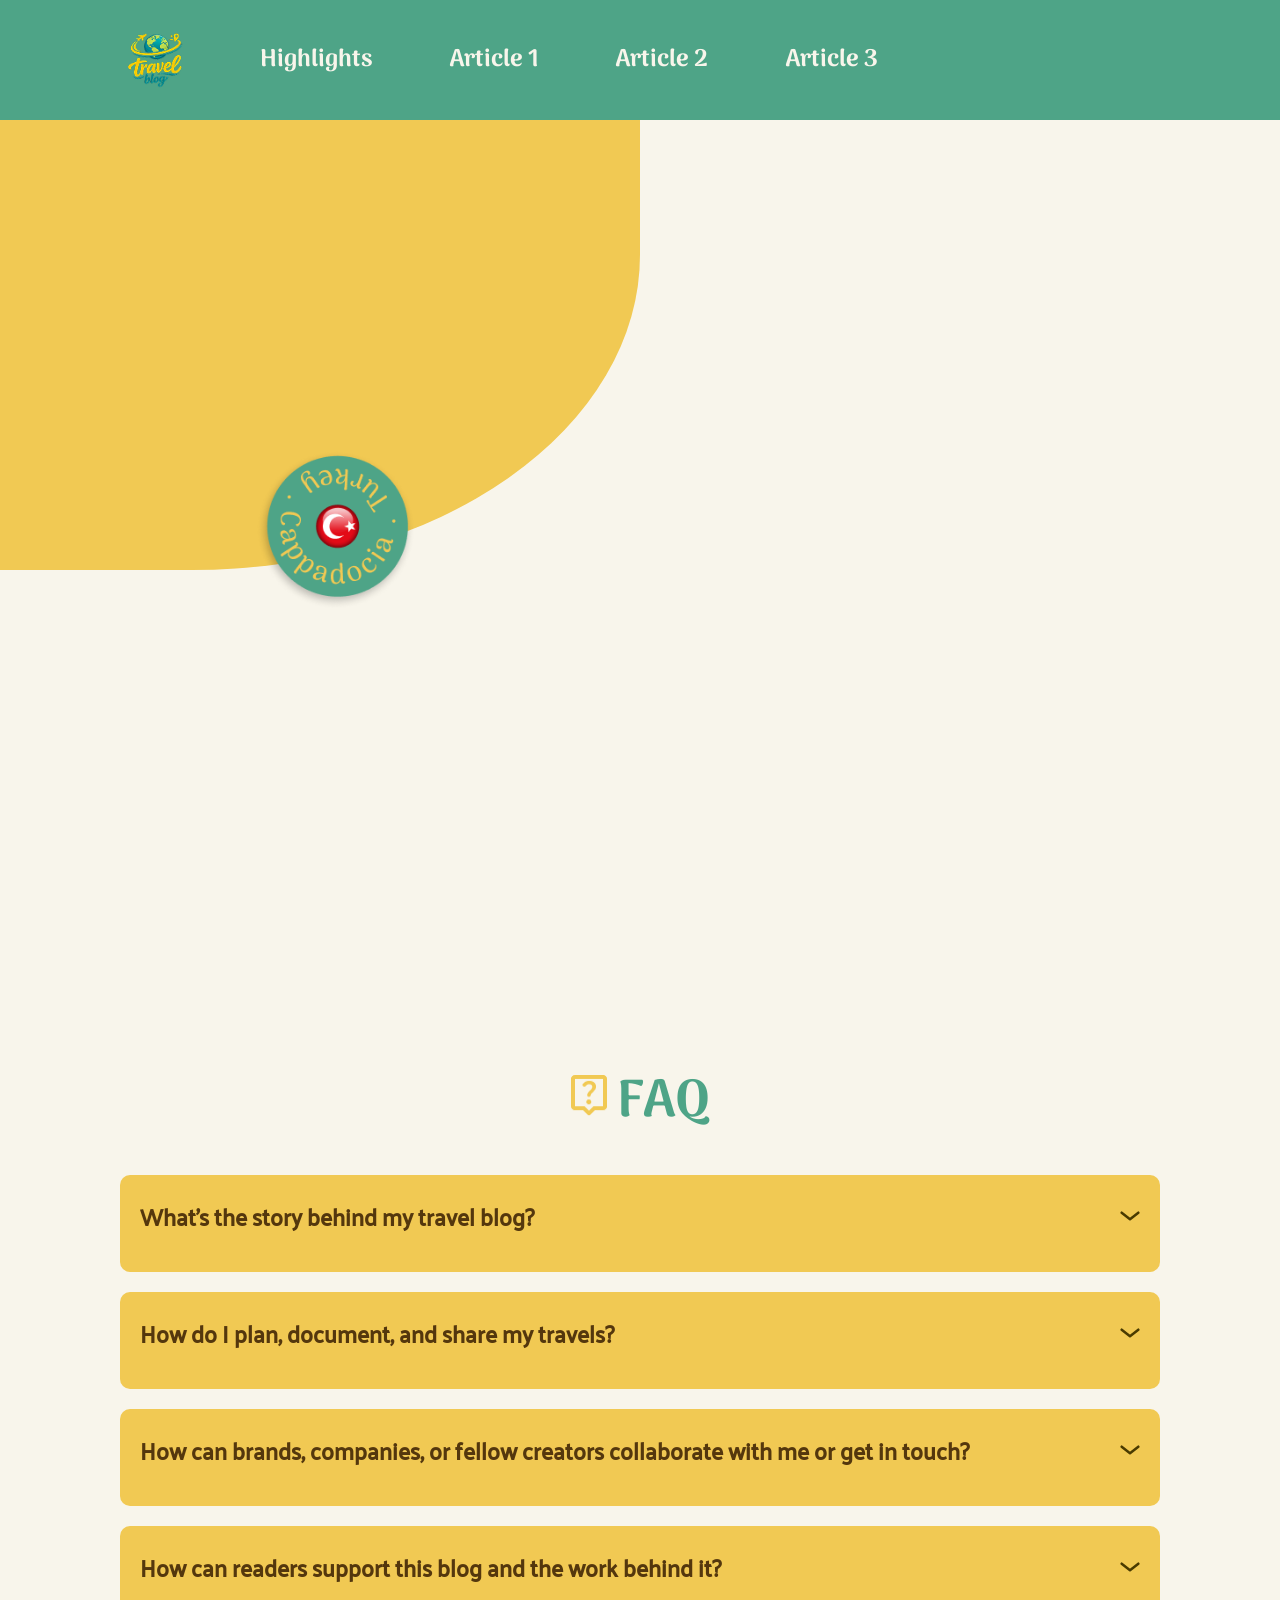
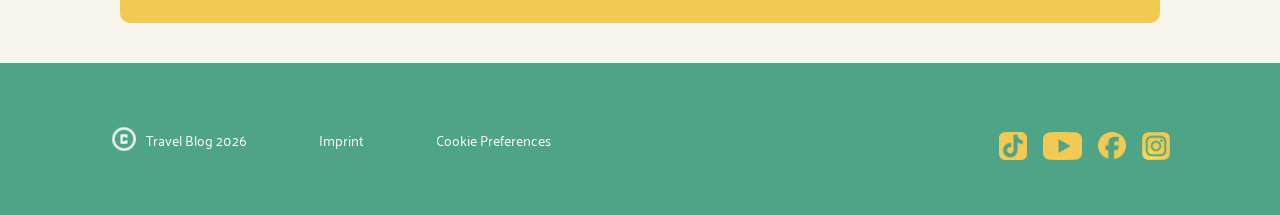
==== index.html @ b9163223 "Hintergrund angepasst" ====
<!doctype html>
<html lang="en">

<head>
    <meta charset="UTF-8" />
    <meta name="viewport" content="width=device-width, initial-scale=1.0" />
    <link rel="stylesheet" href="./styles/main.css" />
    <link rel="stylesheet" href="./styles/index.css" />
    <link rel="stylesheet" href="article_one.html">
    <link rel="stylesheet" href="article_two.html">
    <link rel="stylesheet" href="article_three.html">
    <link rel="stylesheet" href="impressum.html">
    <link rel="stylesheet" href="./styles/article_one.css">
    <link rel="stylesheet" href="./styles/article_two.css">
    <link rel="stylesheet" href="./styles/article_three.css">
    <link rel="stylesheet" href="./styles/header-footer.css">

    <title>Travel Blog Home</title>

    <link rel="icon" type="image/png" href="./assets/icons/travel_blog_logo.png" />

    <link rel="stylesheet" href="./styles/header.css" />
</head>

<body>
    <header class="header">
        <div class="header-inner">
            <a href="index.html" class="logo">
                <img src="./assets/icons/travel_blog_logo.png" alt="Travel Blog Logo" />
            </a>

            <nav class="desktop-nav">
                <a href="index.html">Highlights</a>
                <a href="article_one.html">Article 1</a>
                <a href="article_two.html">Article 2</a>
                <a href="article_three.html">Article 3</a>
            </nav>
        </div>
    </header>



    <nav class="mobile-nav">
        <a href="index.html">
            <img src="./assets/icons/home.png" alt="Home" />
        </a>

        <a href="article_one.html">
            <img src="./assets/icons/rocket_launch.png" alt="Article 1" />
        </a>

        <a href="article_two.html">
            <img src="./assets/icons/live_help.png" alt="Article 2" />
        </a>

        <a href="article_three.html">
            <img src="./assets/icons/person_pin.png" alt="Article 3" />
        </a>
    </nav>

    <section class="hero">
        <div class="curve"></div>
        <!-- <img id="curve" src="./assets/icons/curve.png" alt="curve" /> -->
        <img id="badge" src="./assets/icons/cappadocia_hero_circle_icon.png" alt="" />
    </section>

    <section class="faq-section">
        <h2 class="faq-title">
            <span class="faq-icon"><img src="./assets/icons/live_help_faq.png" alt="FAQ"></span> FAQ
        </h2>

        <div class="faq-container">
            <details class="faq-box">
                <summary class="faq-question">What's the story behind my travel blog?</summary>
                <div class="faq-answer">
                    <p>Lorem ipsum dolor sit amet consectetur adipisicing elit. Provident possimus aut tenetur
                        recusandae eaque minus libero architecto praesentium! Reprehenderit obcaecati consectetur
                        dolorem nam eveniet. Impedit expedita alias voluptates a ea.</p>
                </div>
            </details>

            <details class="faq-box">
                <summary class="faq-question">How do I plan, document, and share my travels?</summary>
                <div class="faq-answer">
                    <p>Lorem ipsum dolor sit amet, consectetur adipisicing elit. Reprehenderit, architecto! Quasi minus
                        iste natus cumque sequi, totam aspernatur voluptatem, corporis id animi, beatae saepe laboriosam
                        ut odio facere numquam consequuntur.</p>
                </div>
            </details>

            <details class="faq-box">
                <summary class="faq-question">How can brands, companies, or fellow creators collaborate with me or get
                    in touch?</p>
                </summary>
                <div class="faq-answer">
                    <p>Lorem ipsum, dolor sit amet consectetur adipisicing elit. Fuga, voluptates facere ab, possimus
                        alias, accusantium in nulla necessitatibus voluptas ea quam obcaecati deserunt! Perspiciatis
                        error maiores nemo labore quisquam doloremque.</p>
                </div>
            </details>

            <details class="faq-box">
                <summary class="faq-question">How can readers support this blog and the work behind it?</summary>
                <div class="faq-answer">
                    <p>Lorem ipsum dolor sit, amet consectetur adipisicing elit. Optio, vitae. Deleniti, ad veritatis
                        architecto nam ipsa laborum quam provident maxime consectetur accusantium harum dolor magnam
                        sapiente at, suscipit sequi voluptatibus?</p>
                </div>
            </details>
        </div>
    </section>


    <!-- footer -->
    <footer class="footer">
        <div class="footer-left">
            <div class="copyright">
                <img src="./assets/icons/copyright_icon.png" alt="Copyright" />
                <p>Travel Blog 2026</p>
            </div>
            <a href="impressum.html" class="footer-link">Imprint</a>
            <p>Cookie Preferences</p>
        </div>

        <div class="footer-right">
            <a href="https://www.tiktok.com" target="_blank">
                <img src="./assets/icons/tiktok_icon.png" alt="tiktok icon" class="footer-icons" />
            </a>
            <a href="https://www.youtube.com" target="_blank">
                <img src="./assets/icons/youtube_icon.png" alt="youtube icon" class="footer-icons" />
            </a>
            <a href="https://www.facebook.com" target="_blank">
                <img src="./assets/icons/facebook_icon.png" alt="facebook icon" class="footer-icons" />
            </a>
            <a href="https://www.instagram.com" target="_blank">
                <img src="./assets/icons/Instagram_icon.png" alt="instagram icon" class="footer-icons" />
            </a>
        </div>
    </footer>
</body>

</html>
---- styles/main.css ----
/* arima-regular - latin */
@font-face {
  font-display: swap; /* Check https://developer.mozilla.org/en-US/docs/Web/CSS/@font-face/font-display for other options. */
  font-family: 'Arima';
  font-style: normal;
  font-weight: 400;
  src: url('../assets/fonts/arima-v7-latin-regular.woff2') format('woff2'); /* Chrome 36+, Opera 23+, Firefox 39+, Safari 12+, iOS 10+ */
}
/* arima-700 - latin */
@font-face {
  font-display: swap; /* Check https://developer.mozilla.org/en-US/docs/Web/CSS/@font-face/font-display for other options. */
  font-family: 'Arima';
  font-style: normal;
  font-weight: 700;
  src: url('../assets/fonts/arima-v7-latin-700.woff2') format('woff2'); /* Chrome 36+, Opera 23+, Firefox 39+, Safari 12+, iOS 10+ */
}

/* palanquin-regular - latin */
@font-face {
  font-display: swap; /* Check https://developer.mozilla.org/en-US/docs/Web/CSS/@font-face/font-display for other options. */
  font-family: 'Palanquin';
  font-style: normal;
  font-weight: 400;
  src: url('../assets/fonts/palanquin-v17-latin-regular.woff2') format('woff2'); /* Chrome 36+, Opera 23+, Firefox 39+, Safari 12+, iOS 10+ */
}
/* palanquin-500 - latin */
@font-face {
  font-display: swap; /* Check https://developer.mozilla.org/en-US/docs/Web/CSS/@font-face/font-display for other options. */
  font-family: 'Palanquin';
  font-style: normal;
  font-weight: 500;
  src: url('../assets/fonts/palanquin-v17-latin-500.woff2') format('woff2'); /* Chrome 36+, Opera 23+, Firefox 39+, Safari 12+, iOS 10+ */
}

*{
    padding: 0px;
    margin: 0px;
    box-sizing: border-box;
}

h1, h2, h3, h4, h5, h6{
    font-family: 'Arima';
}

p{
    font-family: 'Palanquin';
}

a{
    font-family: 'Arima';
    font-weight: 700;
}
---- styles/index.css ----
.hero {
    height: 100dvh;
    background-image: url(../assets/img/cappadocia_home_hero.jpg);
    background-position: center;
    background-repeat: no-repeat;
    background-size: cover;


    #hero_background {
        height: 100dvh;
        width: 100dvh;
    }

    .curve {
        height: 50%;
        width: 50%;
        background-color: rgba(241, 201, 83, 1);

        border-bottom-right-radius: 70%;
    }

    /* #curve {
        width: 50%;
        height: 50%;


        position: relative;
        top: 0;
        left: 0;
    } */

    #badge {
        z-index: 3;
        width: 160px;

        position: absolute;
        top: 50%;
        left: 20%;
    }
}

/* <---FAQ---> */
.faq-section {
    max-width: 100rem;
    margin: 3rem auto;
    padding: 0 1.6rem;
    font-family: 'Arima', cursive;
}

.faq-title {
    color: #4EA487;
    text-align: center;
    margin-bottom: 2.5rem;
    display: flex;
    align-items: center;
    justify-content: center;
    gap: 1rem;
}

.faq-section img {
    width: 2.8rem;
    height: 3.2rem;
}

.faq-section h2 {
    font-size: 3.2rem;
    font-family: 'Arima', cursive;
    font-weight: 700;
}

.faq-container {
    display: flex;
    flex-direction: column;
    gap: 1.5rem;
}


.faq-box {
    background-color: #F1C953;
    border-radius: 1rem;
    overflow: hidden;
    transition: all 0.3s ease;
    padding: 0 1.2rem 1.2rem 1.2rem;
}


.faq-box summary {
    list-style: none;
    display: flex;
    justify-content: space-between;
    align-items: center;

    padding: 1.6rem 0.2rem;
    font-family: 'Palanquin', sans-serif;
    font-size: 1.6rem;
    font-weight: 700;
    color: #54370D;
    cursor: pointer;
    user-select: none;
}

.faq-box summary::-webkit-details-marker {
    display: none;
}

.faq-box summary::after {
    content: "";
    display: inline-block;
    width: 1.8rem;
    height: 1rem;
    background-image: url("data:image/svg+xml;utf8,<svg xmlns='http://www.w3.org/2000/svg' viewBox='0 0 24 12' fill='none' stroke='%234A3B00' stroke-width='3' stroke-linecap='round' stroke-linejoin='round'><path d='M2 2l10 8L22 2'/></svg>");
    /* background-color: #F1C953; */
    background-size: contain;
    background-repeat: no-repeat;
    background-position: center;
    transition: transform 0.3s ease;
}

.faq-box[open] summary::after {
    transform: rotate(180deg);
}


.faq-answer {
    background-color: #FFFFFF;
    border-radius: 0.6rem;
    padding: 1.5rem;
    font-size: 1.4rem;
    line-height: 1.5;
    color: #54370D;
    box-shadow: inset 0 1px 3px rgba(0, 0, 0, 0.05);
}


@media (min-width: 768px) {
    .faq-section {
        max-width: 144rem;
        margin: 4rem auto;

        padding: 0 12rem;
    }

    .faq-title {
        margin-bottom: 3rem;
    }

    .faq-section img {
        width: 3.6rem;
        height: 4.1rem;
    }

    .faq-section h2 {
        font-size: 5.2rem;
    }

    .faq-container {
        gap: 2rem;
    }

    .faq-box {
        padding: 0 1.5rem 1.5rem 1.5rem;
    }


    .faq-box summary {
        padding: 2rem 0.5rem;
        font-size: clamp(1.8rem, 1.8vw, 2.4rem);
    }

    .faq-box summary::after {
        width: 2rem;
        height: 1.2rem;
    }

    .faq-answer {
        padding: 2rem;
        font-size: 1.6rem;
    }
}
---- styles/article_one.css ----
html {
    font-size: 62.5%;
    /* 1rem = 10px */
}

/* ==========================================================================
   HERO AREA & AUTHOR BOX STYLES
   ========================================================================== */

.article-hero {
    display: flex;
    justify-content: space-between;
    align-items: flex-start;
    gap: 4rem;
    margin-bottom: 5rem;
}

.article-text {
    flex: 1;
}

.category {
    font-size: clamp(2rem, 1.2vw, 4rem);
    font-family: 'Palanquin', sans-serif;
    font-weight: 600;
    color: #4EA487;
    margin-bottom: 1rem;
}

.article-text h1 {
    font-family: 'Arima', cursive;
    color: #F1C953;
    font-size: clamp(3.2rem, 5vw, 6.4rem);
    line-height: 1.1;
    margin-bottom: 2rem;
}

.intro {
    font-size: clamp(1.6rem, 1.5vw + 1rem, 2rem);
    font-weight: 400;
    line-height: 1.5;
    max-width: 70rem;
    margin-bottom: 3rem;
}

body {
    /* background-color: #F8F5EB; */
    /* color: #54370D; */
    font-family: 'Palanquin';
}

/* Meta Leiste mit Flexbox-Ausrichtung */
.meta {
    display: flex;
    align-items: center;
    flex-wrap: wrap;
    color: #666;
    font-size: clamp(1.2rem, 0.8vw + 1rem, 1.4rem);
    gap: 1rem 2rem;
}

.meta-item {
    display: flex;
    align-items: center;
    gap: 0.6rem;
}

.meta img[src*="calendar"] {
    width: 1.6rem;
    height: 1.8rem;
}

.meta img[src*="eyeglasses"] {
    width: 2rem;
    height: 0.7rem;
}

.meta img[src*="eye_icon"] {
    width: 2rem;
    height: 1.4rem;
}

.meta img[src*="share"] {
    width: 1.6rem;
    height: 1.8rem;
}

.author-box {
    display: flex;
    flex-direction: column;
    align-items: center;
    justify-content: center;

    width: 25rem;
    background-color: #DDECE5;
    border-radius: 3rem;
    padding: 2rem;
    flex-shrink: 0;
}

.author-box img {
    width: 10rem;
    height: 10rem;
    border-radius: 50%;
    object-fit: cover;
    margin-bottom: 1rem;
    object-position: 75% center;
}

.author-box h3 {
    color: #4EA487;
    font-size: 1.8rem;
}

.role {
    font-size: 1.4rem;
    color: #666;
    margin-bottom: 1rem;
}

.bio {
    font-size: 1.3rem;
    line-height: 1.5;
}

.content {
    margin-bottom: 5rem;
}

.content p {
    font-family: 'Palanquin';
    font-weight: 400;
    font-size: 2.4rem;
    line-height: 120%;
}


/* Responsive Anpassungen für Mobilgeräte */
@media (max-width: 768px) {

    .article {
        padding: 1.5rem 1.5rem;
    }

    .article-hero {
        flex-direction: column;
        gap: 3rem;
    }

    .author-box {
        width: 100%;
    }

    .cards {
        flex-direction: column;
    }

    .meta {
        display: flex;
        flex-direction: row;
        flex-wrap: wrap;
        justify-content: flex-start;

        color: #54370D;
        font-size: 1.5rem;
    }

    .meta span {
        margin-right: clamp(0rem, 0.7vw, 4rem);
    }

    .intro {
        font-size: 1.8rem;
    }
}


main {
    /* padding an mobile-nav und footer anpassen */
    padding-bottom: 8.8rem;
    padding-inline: clamp(15px, 9.39vw - 15.21px, 120px);

    font-size: 1.6rem;

    display: flex;
    align-items: center;
    flex-direction: column;

    gap: 3.2rem;


    .content {
        display: flex;
        align-items: center;
        flex-direction: column;

        font-size: clamp(1.6rem, 1.67dvw, 2.4rem);

        max-width: 144rem;
        margin-bottom: 4rem;

        .beach_destinations {
            display: flex;
            justify-content: center;
            align-items: center;
            flex-direction: column;

            padding-top: 4rem;

            gap: clamp(1.6rem, 4.44dvw, 6.4rem);

            margin-bottom: clamp(3.2rem, 6.1dvw, 8.8rem);

            h4 {
                font-size: clamp(2rem, 2.22dvw, 3.2rem);

                @media (max-width: 345px) {
                    font-size: 1.9rem;
                }
            }


            .slider {
                position: relative;

                width: clamp(30rem, 90dvw, 70rem);
                height: 44rem;

                border-radius: 1.6rem;

                display: flex;
                justify-content: center;
                align-items: flex-end;

                overflow: hidden;


                input[type="radio"] {
                    appearance: none;

                    width: 2.2rem;
                    height: 2.2rem;


                    border-radius: 50%;

                    margin: 0 0.5rem 2rem 0.5rem;

                    background-color: rgba(255, 255, 255, 0.726);

                    transition: all 0.5s ease-in-out;
                }

                input {
                    z-index: 2;
                }

                input[type="radio"]:checked {
                    width: 4rem;

                    border-radius: 999px;

                    background-color: rgba(241, 201, 83, 1);
                }

                input[value="one"]:checked~.slider_wrapper {
                    transform: translateX(40%);
                }

                input[value="two"]:checked~.slider_wrapper {
                    transform: translateX(20%);
                }

                input[value="three"]:checked~.slider_wrapper {
                    transform: translateX(0);
                }

                input[value="four"]:checked~.slider_wrapper {
                    transform: translateX(-20%);
                }

                input[value="five"]:checked~.slider_wrapper {
                    transform: translateX(-40%);
                }

                .slider_wrapper {

                    width: 500%;
                    height: 100%;



                    position: absolute;
                    display: flex;

                    transition: all 0.5s ease-in-out;

                    .slider_image {
                        width: 20%;
                        height: 100%;

                        border-radius: 1.6rem;

                        object-fit: cover;
                    }
                }
            }
        }

        .introduction p {
            margin-bottom: clamp(3.2rem, 6.1dvw, 8.8rem);
        }

        .list {
            margin-bottom: clamp(3.2rem, 6.1dvw, 8.8rem);
            ;

            p {
                padding-bottom: 2rem;
            }

            li {
                list-style-position: inside;
                padding-inline-start: 2rem;
            }
        }
    }

    .pro_tipps {

        max-width: 144rem;

        margin-bottom: clamp(3.2rem, 6.1dvw, 8.8rem);

        .tipps_badge {
            width: 20rem;
            height: 6.5rem;
            border-radius: 1rem;

            transform: rotate(-12deg);

            background-color: rgba(78, 164, 135, 1);
            color: rgba(241, 201, 83, 1);

            display: flex;
            align-items: center;
            justify-content: center;

            img {
                width: 4.5rem;
            }

            h5 {
                font-size: 2.8rem;
                font-weight: bold;
            }
        }

        .tipps_list {
            background-color: rgba(78, 164, 135, 0.2);
            border-radius: 3rem;
            padding: 3.5rem;

            font-size: clamp(1.6rem, 1.67dvw, 2.4rem);

            li {
                a {
                    color: rgba(78, 164, 135, 1);
                    text-decoration: none;
                }
            }
        }
    }

}
---- styles/article_two.css ----
html {
    font-size: 62.5%;
    /* 1rem = 10px */
}

main {
    padding: 0 1.5rem;
    font-size: 1.6rem;
}

body {
    background-color: #F8F5EB;
    color: #54370D;
    font-family: 'Palanquin', sans-serif;
}

/* ==========================================================================
   HERO AREA & AUTHOR BOX STYLES
   ========================================================================== */

.article-hero {
    display: flex;
    justify-content: space-between;
    align-items: flex-start;
    gap: 4rem;
    margin-bottom: 5rem;
}

.article-text {
    flex: 1;
}

.category {
    font-size: clamp(2rem, 1.2vw, 4rem);
    font-family: 'Palanquin', sans-serif;
    font-weight: 600;
    color: #4EA487;
    margin-bottom: 1rem;
}

.article-text h1 {
    font-family: 'Arima', cursive;
    color: #F1C953;
    font-size: clamp(4rem, 4vw + 1rem, 6.4rem);
    line-height: 1.1;
    margin-bottom: 2rem;
}

.intro {
    font-size: clamp(1.6rem, 1.5vw + 1rem, 2rem);
    font-weight: 400;
    line-height: 1.5;
    max-width: 70rem;
    margin-bottom: 3rem;
}



/* Meta Leiste mit Flexbox-Ausrichtung */
.meta {
    display: flex;
    align-items: center;
    flex-wrap: wrap;
    color: #666;
    font-size: clamp(1.2rem, 0.8vw + 1rem, 1.4rem);
    gap: 1rem 2rem;
}

.meta-item {
    display: flex;
    align-items: center;
    gap: 0.6rem;
}

.meta img[src*="calendar"] {
    width: 1.6rem;
    height: 1.8rem;
}

.meta img[src*="eyeglasses"] {
    width: 2rem;
    height: 0.7rem;
}

.meta img[src*="eye_icon"] {
    width: 2rem;
    height: 1.4rem;
}

.meta img[src*="share"] {
    width: 1.6rem;
    height: 1.8rem;
}

.author-box {
    display: flex;
    flex-direction: column;
    align-items: center;
    justify-content: center;

    width: 25rem;
    background-color: #DDECE5;
    border-radius: 3rem;
    padding: 2rem;
    flex-shrink: 0;
}

.author-box img {
    width: 10rem;
    height: 10rem;
    border-radius: 50%;
    object-fit: cover;
    margin-bottom: 1rem;
    object-position: 75% center;
}

.author-box h3 {
    color: #4EA487;
    font-size: 1.8rem;
}

.role {
    font-size: 1.4rem;
    color: #666;
    margin-bottom: 1rem;
}

.bio {
    font-size: 1.3rem;
    line-height: 1.5;
}


.content {
    margin-bottom: 5rem;
}

.content p {
    font-family: 'Palanquin', sans-serif;
    font-weight: 400;
    font-size: 2.4rem;
    line-height: 120%;
}


/* Responsive Anpassungen für Mobilgeräte */
@media (max-width: 768px) {

    .article {
        padding: 1.5rem 1.5rem;
    }

    .article-hero {
        flex-direction: column;
        gap: 3rem;
    }

    .author-box {
        width: 100%;
    }

    .cards {
        flex-direction: column;
    }

    .meta {
        display: flex;
        flex-direction: row;
        flex-wrap: wrap;
        justify-content: flex-start;


        color: #54370D;
        font-size: 1.5rem;
    }

    .meta span {
        margin-right: clamp(0rem, 0.7vw, 4rem);
    }


    .intro {
        font-size: 1.8rem;
    }

    .content p {
        font-size: 1.6rem;
    }
}

@media (min-width: 510px) and (max-width: 767px) {
    .meta span {
        margin-right: clamp(2.5rem, 1.2vw, 4rem);
    }
}

.pro_tipps {

    max-width: 144rem;

    .tipps_badge {
        width: 20rem;
        height: 6.5rem;
        border-radius: 1rem;

        transform: rotate(-12deg);

        background-color: rgba(78, 164, 135, 1);
        color: rgba(241, 201, 83, 1);

        display: flex;
        align-items: center;
        justify-content: center;

        img {
            width: 4.5rem;
        }

        h5 {
            font-size: 2.8rem;
            font-weight: bold;
        }
    }

    .tipps_list {
        background-color: rgba(78, 164, 135, 0.2);
        border-radius: 3rem;
        padding: 3.5rem;

        font-size: clamp(1.6rem, 1.67dvw, 2.4rem);

        li {
            a {
                color: rgba(78, 164, 135, 1);
                text-decoration: none;
            }
        }
    }
}
---- styles/article_three.css ----
* {

    margin: 0;
    padding: 0;
    box-sizing: border-box;
}

html {
    font-size: 62.5%; /* 1rem = 10px */
}

body {
    background-color: #F8F5EB;
    color: #54370D;
    font-family: 'Palanquin', sans-serif;
}

.article {
    max-width: 120rem;
    margin: 0 auto;
    padding: 4rem 5rem;
}

.article-hero {
    display: flex;
    justify-content: space-between;
    align-items: flex-start;
    gap: 4rem;
    margin-bottom: 5rem;
}

.article-text {
    flex: 1;
}

.category {
    font-size: clamp(2rem, 3vw , 4rem);
    font-family: 'Palanquin', sans-serif;
    font-weight: 600;
    color: #4EA487;
    margin-bottom: 1rem;
}

.article-text h1 {
    font-family: 'Arima', cursive;
    color: #F1C953;
    font-size: clamp(4rem, 4vw + 1rem, 6.4rem);
    line-height: 1.1;
    margin-bottom: 2rem;
}

.intro {
    font-size: clamp(1.8rem, 1.5vw + 1rem, 2.8rem);
    font-weight: 400;
    line-height: 1.5;
    max-width: 70rem;
    margin-bottom: 3rem;
}

.meta {
    display: flex;
    align-items: center;    
    flex-wrap: wrap;        
    color: #54370D;
    font-family: 'Palanquin', sans-serif;
    font-weight: 400;
    font-size: clamp(1.6rem, 0.8vw + 1rem, 1.6rem);
    gap: 1rem 2rem;
}

.meta-item {
    display: flex;
    align-items: center;
    gap: 0.6rem;
}

.meta img[src*="calendar"] { width: 1.6rem; height: 1.8rem; }
.meta img[src*="eyeglasses"] { width: 2rem; height: 0.7rem; }
.meta img[src*="eye_icon"] { width: 2rem; height: 1.4rem; }
.meta img[src*="share"] { width: 1.6rem; height: 1.8rem; }

.author-box {
    width: 27.2rem;
    height: auto;
    background-color: #DDECE5;
    border-radius: 1.2rem;
    padding: 2rem;
    text-align: center;
    flex-shrink: 0;
}

.author-box img {
    width: 10rem;
    height: 10rem;
    border-radius: 50%;
    object-fit: cover;
    margin-bottom: 1rem;
}

.author-box h3 {
    font-family: 'Palanquin', sans-serif;
    font-weight: 700;
    color: #54370D;
    font-size: clamp(1.6rem, 1.5vw + 1rem, 1.8rem);
}

.role {
    font-family: 'Arima', cursive;
    font-weight: 400;
    font-size: clamp(1.6rem, 1.5vw + 1rem, 1.8rem);
    color: #54370D;
    margin-bottom: 1rem;
}

.bio {
    font-family: 'Palanquin', sans-serif;
    font-weight: 400;
    color: #54370D;
    font-size: clamp(1.6rem, 1.5vw + 1rem, 1.6rem);
    line-height: 1.5;
}

.content {
    margin-bottom: 5rem;
}

.content p {
    font-size: clamp(1.6rem, 1vw + 1.2rem, 2.4rem);
    font-weight: 400;
    line-height: 1.7;
}

.graph {
    display: flex;
    flex-direction: column;
    align-items: center;
    width: 100%;
    max-width: 120rem; 
    margin: 0 auto 8.8rem;
    /* padding: 0 clamp(20px, 9.39vw - 15.2px, 120px);  */
    box-sizing: border-box;
    gap: 3rem;
}

.graph h2 {
    font-family: 'Arima', cursive;
    font-weight: 600;
    color: #6A4A2B;
    font-size: clamp(2rem, 2.5vw , 3.2rem);
    text-align: center;
}

.graph img {
    width: 100%;
    max-width: 64rem;
    height: auto; 
    aspect-ratio: 640 / 471; 
    object-fit: contain; 
    display: block;
    background-color: #ffffff;
    margin: 0 auto;
    border-radius: 5.3rem;
    box-shadow: -0.2rem 0.4rem 1.16rem rgba(0, 0, 0, 0.25);
}

.graph p {
    font-size: clamp(1.6rem, 1vw + 1.2rem, 2.4rem);
    font-weight: 400;
    font-family: 'Palanquin', sans-serif;
    line-height: 1.7;
    width: 100%;
    align-self: stretch; 
    text-align: left;
}


.cards {
    display: flex;
    gap: 4rem;
    margin: 6rem 0;
    width: 100%;
}

.card {
    flex: 1;
    display: flex;
    flex-direction: column; 
    justify-content: space-between;
    gap: 2rem;
    width: 100%;
}

.card h3 {
    text-align: center;
    font-family: 'Arima', cursive;
    color: #6A4A2B;
    font-size: clamp(2rem, 2.5vw + 1rem, 3.2rem);
}

.card p {
    font-size: clamp(1.6rem, 1vw + 1.2rem, 2.4rem);
    font-weight: 400;
    font-family: 'Palanquin', sans-serif;
    text-align: left;
    line-height: 1.6;
    flex-grow: 1; 
}

.card img {
    width: 100%;
    max-width: 100%;
    height: auto; 
    aspect-ratio: 540 / 471; 
    object-fit: contain;
    display: block;
    background-color: #ffffff;
    margin: 0 auto;
    border-radius: 5.3rem;
    box-shadow: -0.2rem 0.4rem 1.16rem rgba(0, 0, 0, 0.25);
}


@media (max-width: 768px) {
    .article {
        padding: 1.5rem 1.5rem;
    }

    .article-hero {
        flex-direction: column;
        gap: 3rem;
    }

    .author-box {
        width: 100%;
    }

    
    .cards {
        flex-direction: column;
        gap: 5rem;
    }   

    
    .graph img {
        max-width: 100%;
    }

    .meta-item {
        flex-grow: 1;        
        min-width: 13rem;    
        white-space: nowrap;
    }
}

@media (min-width: 1440px) {
    .article,
    .header-content { 
        max-width: 144rem; 
        margin: 0 auto; 
        padding: 6rem 8rem; 
    }
}
---- styles/header-footer.css ----
* {
    margin: 0;
    padding: 0;
    box-sizing: border-box;
    scroll-behavior: smooth;
}


html {
    font-size: 62.5%; /* 1rem = 10px */
}

body {
    padding-bottom: 7rem; /* 70px */
    font-family: 'Arima', cursive;
}

/* HEADER */
.header {
    background: #4EA487;
    height: 12rem; /* 120px */
    display: flex;
    align-items: center;
}

.header-inner {
    width: 100%;
    display: flex;
    align-items: center;
    justify-content: center;
    padding-left: 0 2rem; /* 146px */
}

/* LOGO */
.logo img {
    height: 5.6rem; /* 55px mobile base */
    display: block;
}

/* NAV (Desktop erstmal hidden) */
.desktop-nav {
    display: none;
    gap: 6rem;
    margin-left: 8rem; 
}

/* MOBILE NAV */
.mobile-nav {
    position: fixed;
    bottom: 0;
    left: 0;

    width: 100%;
    height: 8.8rem;

    background-color: #F1C953;

    display: flex;
    justify-content: space-around;
    align-items: center;

    z-index: 999;
}

.mobile-nav a {
    color: #4EA487;
    text-decoration: none;
    font-size: 1.4rem;
}

.mobile-nav img {
    height: 3.4rem;
    width: 3rem;
    color: #4EA487;
}


@media (min-width: 768px) {

    body {
        padding-bottom: 0;
    }

    .header {
        height: 12rem;
    }

    .header-inner {
        max-width: 144rem; /* 1440px */
        max-height: 12.8rem;
        margin: 0 auto;
        display: flex;
        align-items: center;
        justify-content: flex-start;

        padding: 0 clamp(8rem, 10vw, 14.6rem);
    }

    /* LOGO responsive */
    .logo img {
        height: clamp(5.5rem, 4vw, 7.2rem);
        width: auto;
    }

    /* NAV */
    .desktop-nav {
        display: flex;
        gap: clamp(3rem, 6vw, 8rem); 
        margin-left: clamp(4rem, 6vw, 8rem);
    }

    .desktop-nav a {
        color: #F8F5EB;
        text-decoration: none;

        font-size: clamp(2.4rem, 1.5vw, 2.4rem);
        font-weight: 700;
        line-height: 1;
        position: relative;
        white-space: nowrap;
    }

    .desktop-nav a::after {
    content: "";
    position: absolute;

    left: 50%;
    bottom: -8px;

    transform: translateX(-50%) scaleX(0);

    width: 120%;
    height: 12px;

    border-bottom: 4px solid #F1C953;
    border-radius: 50%;

    transition: transform 0.3s ease;
}

.desktop-nav a:hover::after {
    transform: translateX(-50%) scaleX(1);
}

    .mobile-nav {
        display: none;
    }
}

/* footer */

.footer {
    
    min-height: 134px;
    background: rgba(78, 164, 135, 1);
    color: white;
    display: flex;
    flex-direction: row;
    justify-content: space-between;
    
    padding: 30px 24px 40px 24px; 
}

.footer-left {
    display: flex;
    flex-direction: column;
    justify-content: center;
    font-size: clamp(1.2rem, 1.11vw, 1.6rem); 
    gap: 8px; 
}


.footer-link {
    font-family: "Palanquin", sans-serif;
    font-weight: 400;
    color: white;
    text-decoration: none;
    cursor: pointer;
    width: fit-content;
}

.footer-link:hover {
    text-decoration: underline; 
    opacity: 0.9;
}

.copyright {
    display: flex;
    align-items: center;
    gap: 8px;
}

.copyright > img {
    height: clamp(2rem, 2.22vw, 3.2rem);
}

.footer-right {
    display: flex;
    align-items: flex-end;
    gap: 16px;
    padding-bottom: 10px;
}

.footer-icons {
    height: clamp(2rem, 2.22vw, 3.2rem);
    transition: transform 0.2s ease;
}

.footer-icons:hover {
    transform: scale(1.1); 
}


@media screen and (min-width: 767px) {
    .footer {
        min-height: 152px;
        padding: 0px 110px;
    }

    .footer-left {
        flex-direction: row;
        align-items: center;
        gap: 72px;
    }

    .footer-right {
        align-items: center;
        padding-top: 20px;
        padding-bottom: 0; 
    }

    .copyright {
        order: -1;
    }
}
---- styles/header.css ----
* {
    margin: 0;
    padding: 0;
    box-sizing: border-box;
    scroll-behavior: smooth;
}


html {
    font-size: 62.5%; /* 1rem = 10px */
}

body {
    padding-bottom: 7rem; /* 70px */
    font-family: 'Arima', cursive;
}

/* HEADER */
.header {
    background: #4EA487;
    height: 12rem; /* 120px */
    display: flex;
    align-items: center;
}

.header-inner {
    width: 100%;
    display: flex;
    align-items: center;
    justify-content: center;
    padding-left: 0 2rem; /* 146px */
}

/* LOGO */
.logo img {
    height: 5.6rem; /* 55px mobile base */
    display: block;
}

/* NAV (Desktop erstmal hidden) */
.desktop-nav {
    display: none;
    gap: 6rem;
    margin-left: 8rem; 
}

/* MOBILE NAV */
.mobile-nav {
    position: fixed;
    bottom: 0;
    left: 0;

    width: 100%;
    height: 8.8rem;

    background-color: #F1C953;

    display: flex;
    justify-content: space-around;
    align-items: center;

    z-index: 999;
}

.mobile-nav a {
    color: #4EA487;
    text-decoration: none;
    font-size: 1.4rem;
}

.mobile-nav img {
    height: 3.4rem;
    width: 3rem;
    color: #4EA487;
}


@media (min-width: 768px) {

    body {
        padding-bottom: 0;
    }

    .header {
        height: 12rem;
    }

    .header-inner {
        max-width: 144rem; /* 1440px */
        max-height: 12.8rem;
        margin: 0 auto;
        display: flex;
        align-items: center;
        justify-content: flex-start;

        padding: 0 clamp(8rem, 10vw, 14.6rem);
    }

    /* LOGO responsive */
    .logo img {
        height: clamp(5.5rem, 4vw, 7.2rem);
        width: auto;
    }

    /* NAV */
    .desktop-nav {
        display: flex;
        gap: clamp(3rem, 6vw, 8rem); 
        margin-left: clamp(4rem, 6vw, 8rem);
    }

    .desktop-nav a {
        color: #F8F5EB;
        text-decoration: none;

        font-size: clamp(2.4rem, 1.5vw, 2.4rem);
        font-weight: 700;
        line-height: 1;
        position: relative;
        white-space: nowrap;
    }

    .desktop-nav a::after {
    content: "";
    position: absolute;

    left: 50%;
    bottom: -8px;

    transform: translateX(-50%) scaleX(0);

    width: 120%;
    height: 12px;

    border-bottom: 4px solid #F1C953;
    border-radius: 50%;

    transition: transform 0.3s ease;
}

.desktop-nav a:hover::after {
    transform: translateX(-50%) scaleX(1);
}

    .mobile-nav {
        display: none;
    }
}
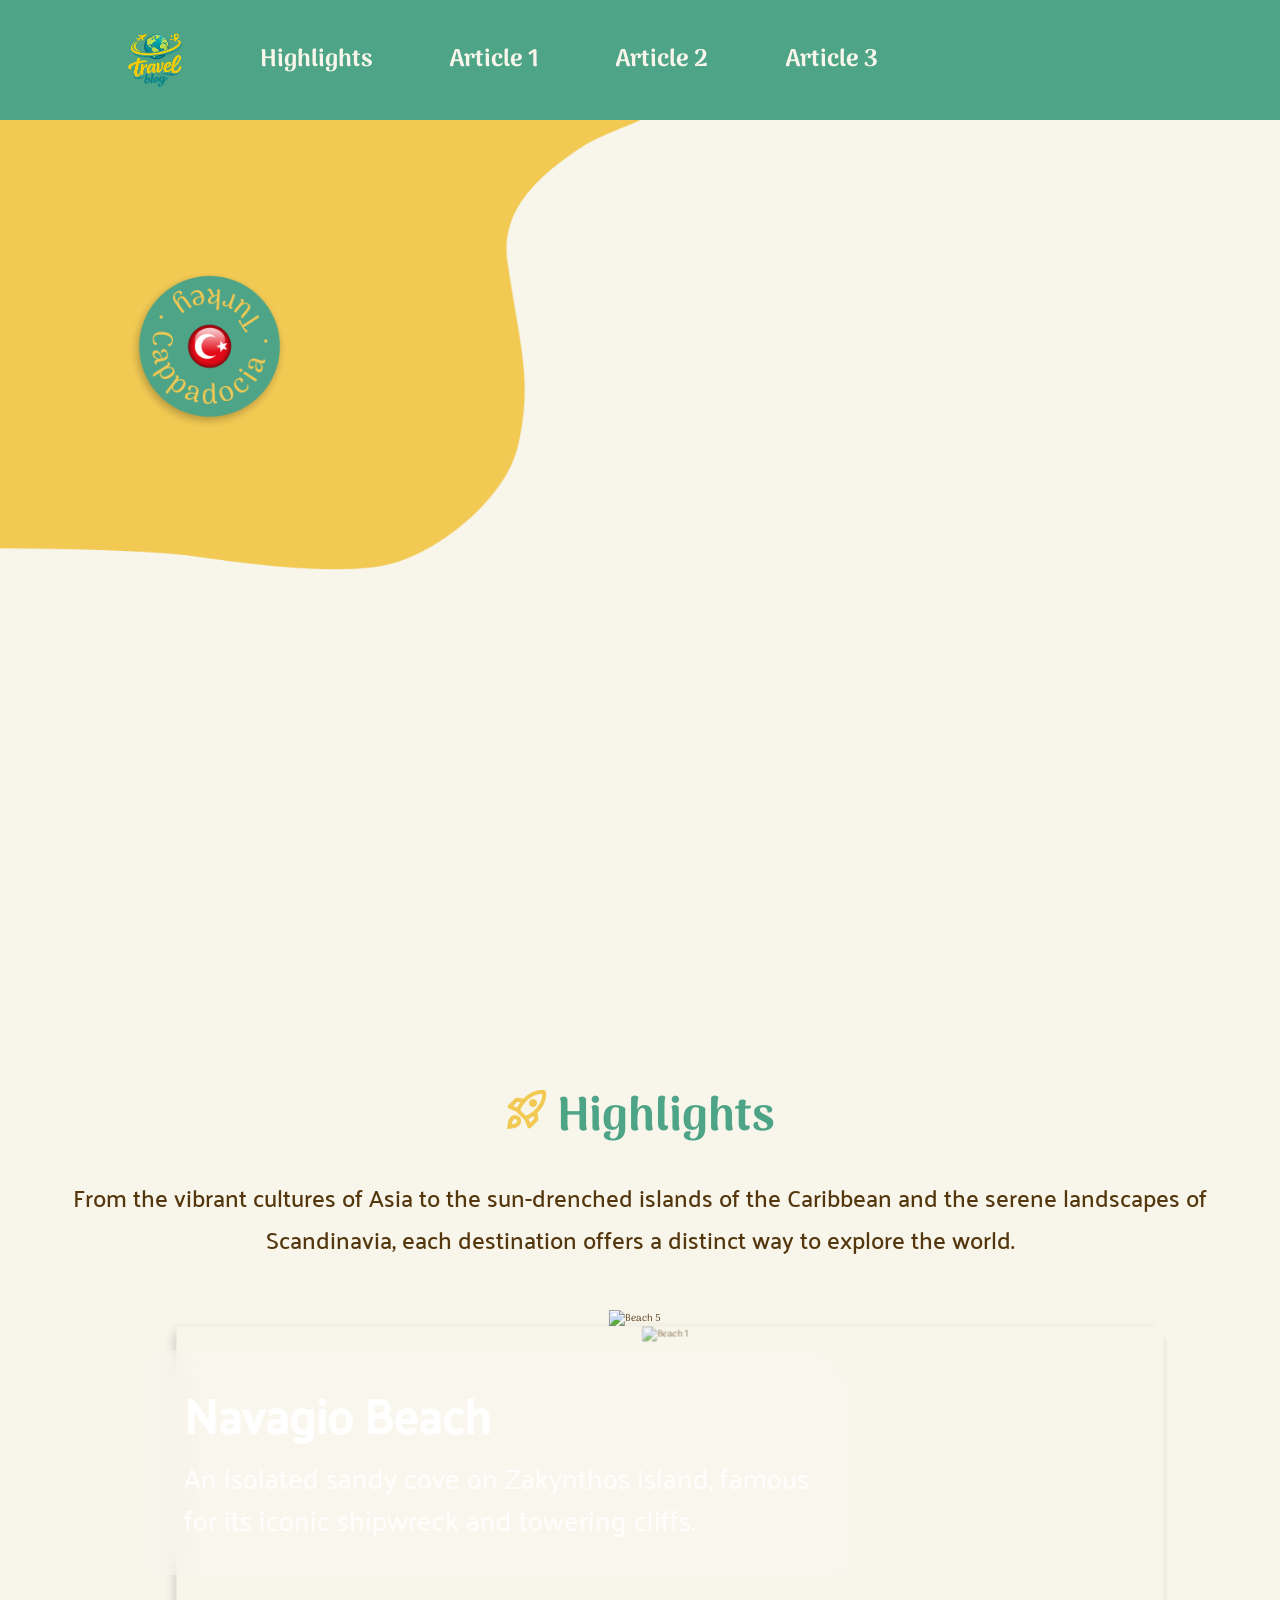
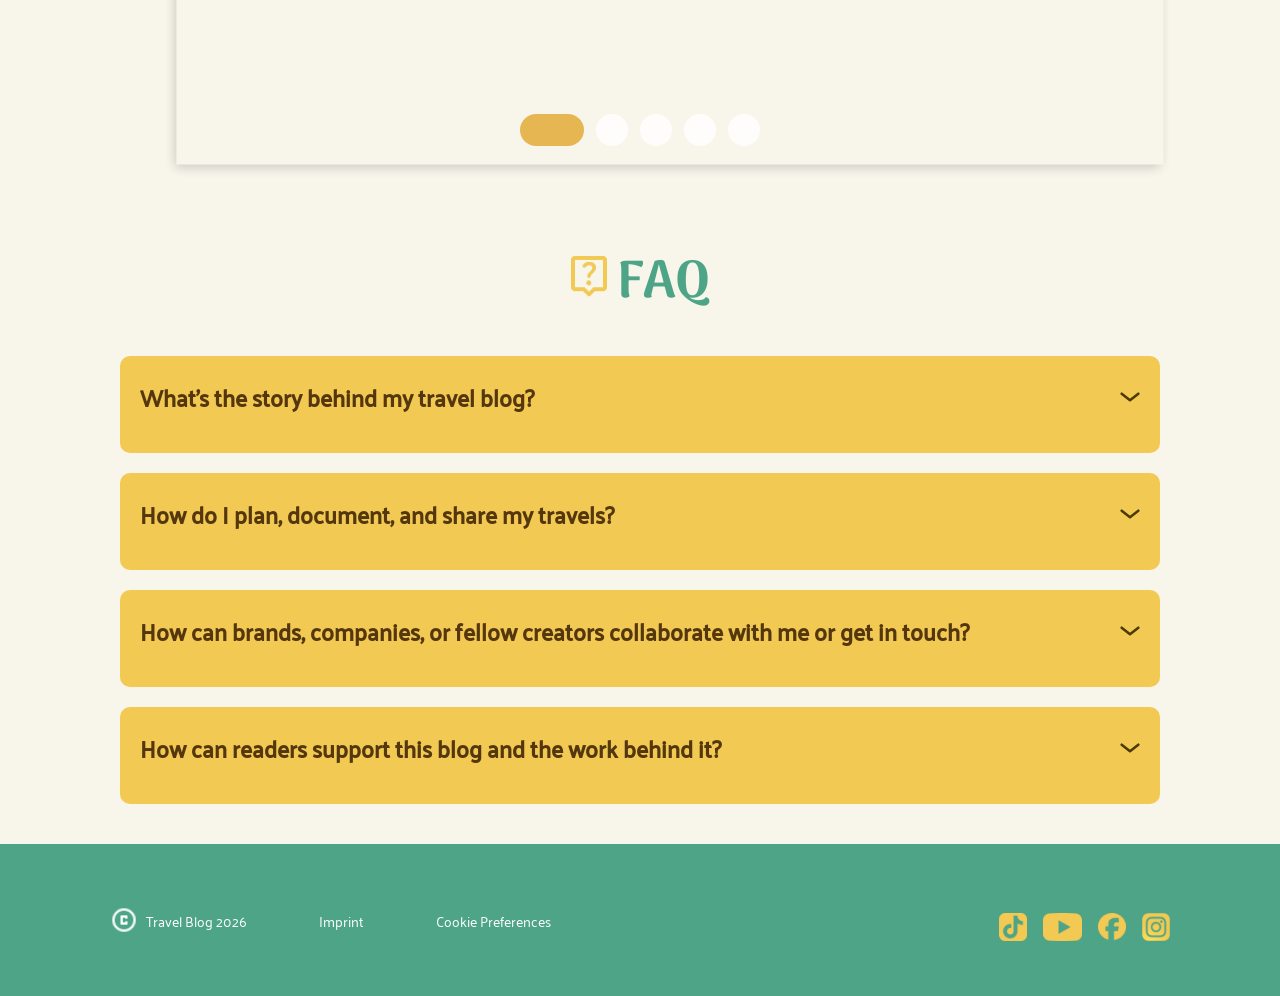
==== commit 5840b6aa: "Merge branch 'main' of https://github.com/FrankPreuss94/travel_blog" ====
--- a/index.html
+++ b/index.html
@@ -1,142 +1,227 @@
 <!doctype html>
 <html lang="en">
-
-<head>
-    <meta charset="UTF-8" />
-    <meta name="viewport" content="width=device-width, initial-scale=1.0" />
-    <link rel="stylesheet" href="./styles/main.css" />
-    <link rel="stylesheet" href="./styles/index.css" />
-    <link rel="stylesheet" href="article_one.html">
-    <link rel="stylesheet" href="article_two.html">
-    <link rel="stylesheet" href="article_three.html">
-    <link rel="stylesheet" href="impressum.html">
-    <link rel="stylesheet" href="./styles/article_one.css">
-    <link rel="stylesheet" href="./styles/article_two.css">
-    <link rel="stylesheet" href="./styles/article_three.css">
-    <link rel="stylesheet" href="./styles/header-footer.css">
-
-    <title>Travel Blog Home</title>
-
-    <link rel="icon" type="image/png" href="./assets/icons/travel_blog_logo.png" />
-
-    <link rel="stylesheet" href="./styles/header.css" />
-</head>
-
-<body>
-    <header class="header">
-        <div class="header-inner">
-            <a href="index.html" class="logo">
-                <img src="./assets/icons/travel_blog_logo.png" alt="Travel Blog Logo" />
-            </a>
-
-            <nav class="desktop-nav">
-                <a href="index.html">Highlights</a>
-                <a href="article_one.html">Article 1</a>
-                <a href="article_two.html">Article 2</a>
-                <a href="article_three.html">Article 3</a>
-            </nav>
-        </div>
-    </header>
-
-
-
-    <nav class="mobile-nav">
-        <a href="index.html">
-            <img src="./assets/icons/home.png" alt="Home" />
-        </a>
-
-        <a href="article_one.html">
-            <img src="./assets/icons/rocket_launch.png" alt="Article 1" />
-        </a>
-
-        <a href="article_two.html">
-            <img src="./assets/icons/live_help.png" alt="Article 2" />
-        </a>
-
-        <a href="article_three.html">
-            <img src="./assets/icons/person_pin.png" alt="Article 3" />
-        </a>
-    </nav>
-
-    <section class="hero">
-        <div class="curve"></div>
-        <!-- <img id="curve" src="./assets/icons/curve.png" alt="curve" /> -->
-        <img id="badge" src="./assets/icons/cappadocia_hero_circle_icon.png" alt="" />
-    </section>
-
-    <section class="faq-section">
-        <h2 class="faq-title">
-            <span class="faq-icon"><img src="./assets/icons/live_help_faq.png" alt="FAQ"></span> FAQ
-        </h2>
-
-        <div class="faq-container">
-            <details class="faq-box">
-                <summary class="faq-question">What's the story behind my travel blog?</summary>
-                <div class="faq-answer">
-                    <p>Lorem ipsum dolor sit amet consectetur adipisicing elit. Provident possimus aut tenetur
-                        recusandae eaque minus libero architecto praesentium! Reprehenderit obcaecati consectetur
-                        dolorem nam eveniet. Impedit expedita alias voluptates a ea.</p>
+    <head>
+        <meta charset="UTF-8" />
+        <meta name="viewport" content="width=device-width, initial-scale=1.0" />
+        <link rel="stylesheet" href="./styles/main.css" />
+        <link rel="stylesheet" href="./styles/index.css" />
+        <link rel="stylesheet" href="article_one.html">
+        <link rel="stylesheet" href="article_two.html">
+        <link rel="stylesheet" href="article_three.html">
+        <link rel="stylesheet" href="impressum.html">
+        <link rel="stylesheet" href="./styles/article_one.css">
+        <link rel="stylesheet" href="./styles/article_two.css">
+        <link rel="stylesheet" href="./styles/article_three.css">
+        <link rel="stylesheet" href="./styles/header-footer.css">
+
+        <title>Travel Blog Home</title>
+
+        <link
+            rel="icon"
+            type="image/png"
+            href="./assets/icons/travel_blog_logo.png"
+        />
+
+        <link rel="stylesheet" href="./styles/header.css" />
+    </head>
+
+    <body>
+        <header class="header">
+            <div class="header-inner">
+                <a href="index.html" class="logo">
+                    <img
+                        src="./assets/icons/travel_blog_logo.png"
+                        alt="Travel Blog Logo"
+                    />
+                </a>
+
+                <nav class="desktop-nav">
+                    <a href="index.html">Highlights</a>
+                    <a href="article_one.html">Article 1</a>
+                    <a href="article_two.html">Article 2</a>
+                    <a href="article_three.html">Article 3</a>
+                </nav>
+            </div>
+        </header>
+
+        
+
+        <nav class="mobile-nav">
+            <a href="index.html">
+                <img src="./assets/icons/home.png" alt="Home" />
+            </a>
+
+            <a href="article_one.html">
+                <img src="./assets/icons/rocket_launch.png" alt="Article 1" />
+            </a>
+
+            <a href="article_two.html">
+                <img src="./assets/icons/live_help.png" alt="Article 2" />
+            </a>
+
+            <a href="article_three.html">
+                <img src="./assets/icons/person_pin.png" alt="Article 3" />
+            </a>
+        </nav>
+
+        <section class="hero">
+            <img id="curve" src="./assets/icons/curve.png" alt="curve" />
+            <img
+                id="badge"
+                src="./assets/icons/cappadocia_hero_circle_icon.png"
+                alt=""
+            />
+        </section>
+
+        <section class="slider-section">
+    <div class="slider-header">
+    <h2 class="slider-title">
+        <img src="./assets/icons/rocket_launch2.png" alt="">Highlights
+    </h2>
+    <p>
+        From the vibrant cultures of Asia to the sun-drenched islands of the Caribbean and the serene landscapes of Scandinavia, each destination offers a distinct way to explore the world.
+    </p>
+</div>
+
+    <div class="slider-container">
+        
+        <input type="radio" name="slider-state" id="slide-1" checked>
+        <input type="radio" name="slider-state" id="slide-2">
+        <input type="radio" name="slider-state" id="slide-3">
+        <input type="radio" name="slider-state" id="slide-4">
+        <input type="radio" name="slider-state" id="slide-5">
+
+        <div class="slider-card card-1">
+            <img src="./assets/img/beach_five.jpg" alt="Beach 5" />
+            <div class="slider-text-box">
+                <h3>Navagio Beach</h3>
+                <p>An isolated sandy cove on Zakynthos island, famous for its iconic shipwreck and towering cliffs.</p>
+            </div>
+        </div>
+
+        <div class="slider-card card-2">
+            <img src="./assets/img/beach_one.jpg" alt="Beach 1" />
+            <div class="slider-text-box">
+                <h3>The World’s Most Breathtaking Beaches</h3>
+                <p>From powder-soft white sands to dramatic coastlines kissed by turquoise waves, these beaches are more than destinations – they’re feelings.</p>
+            </div>
+        </div>
+
+        <div class="slider-card card-3">
+            <img src="./assets/img/beach_two.jpg" alt="Beach 2" />
+            <div class="slider-text-box">
+                <h3>Maldive Islands Dream</h3>
+                <p>Experience crystal clear waters and ultimate relaxation under the tropical sun of the Indian Ocean.</p>
+            </div>
+        </div>
+
+        <div class="slider-card card-4">
+            <img src="./assets/img/beach_three.jpg" alt="Beach 3" />
+            <div class="slider-text-box">
+                <h3>Anse Source d'Argent</h3>
+                <p>Spectacular granite boulders and pink sands make this destination a unique paradise on earth.</p>
+            </div>
+        </div>
+
+        <div class="slider-card card-5">
+            <img src="./assets/img/beach_four.jpg" alt="Beach 4" />
+            <div class="slider-text-box">
+                <h3>Whitehaven Beach</h3>
+                <p>Pure silica sands creating an unforgettable contrast with the swirling azure waters of Australia.</p>
+            </div>
+        </div>
+
+        <div class="slider-pagination">
+            <label for="slide-1" class="pagination-dot dot-1"></label>
+            <label for="slide-2" class="pagination-dot dot-2"></label>
+            <label for="slide-3" class="pagination-dot dot-3"></label>
+            <label for="slide-4" class="pagination-dot dot-4"></label>
+            <label for="slide-5" class="pagination-dot dot-5"></label>
+        </div>
+    </div>
+</section>
+        
+            <section class="faq-section">
+    <h2 class="faq-title">
+        <span class="faq-icon"><img src="./assets/icons/live_help_faq.png" alt="FAQ"></span> FAQ
+    </h2>
+
+    <div class="faq-container">
+        <details class="faq-box">
+            <summary class="faq-question">What's the story behind my travel blog?</summary>
+            <div class="faq-answer">
+                <p>Lorem ipsum dolor sit amet consectetur adipisicing elit. Provident possimus aut tenetur recusandae eaque minus libero architecto praesentium! Reprehenderit obcaecati consectetur dolorem nam eveniet. Impedit expedita alias voluptates a ea.</p>
+            </div>
+        </details>
+
+        <details class="faq-box">
+            <summary class="faq-question">How do I plan, document, and share my travels?</summary>
+            <div class="faq-answer">
+                <p>Lorem ipsum dolor sit amet, consectetur adipisicing elit. Reprehenderit, architecto! Quasi minus iste natus cumque sequi, totam aspernatur voluptatem, corporis id animi, beatae saepe laboriosam ut odio facere numquam consequuntur.</p>
+            </div>
+        </details>
+
+        <details class="faq-box">
+            <summary class="faq-question">How can brands, companies, or fellow creators collaborate with me or get in touch?</p></summary>
+            <div class="faq-answer">
+                <p>Lorem ipsum, dolor sit amet consectetur adipisicing elit. Fuga, voluptates facere ab, possimus alias, accusantium in nulla necessitatibus voluptas ea quam obcaecati deserunt! Perspiciatis error maiores nemo labore quisquam doloremque.</p>
+            </div>
+        </details>
+
+        <details class="faq-box">
+            <summary class="faq-question">How can readers support this blog and the work behind it?</summary>
+            <div class="faq-answer">
+                <p>Lorem ipsum dolor sit, amet consectetur adipisicing elit. Optio, vitae. Deleniti, ad veritatis architecto nam ipsa laborum quam provident maxime consectetur accusantium harum dolor magnam sapiente at, suscipit sequi voluptatibus?</p>
+            </div>
+        </details>
+    </div>
+</section>
+
+
+        <!-- footer -->
+        <footer class="footer">
+            <div class="footer-left">
+                <div class="copyright">
+                    <img
+                        src="./assets/icons/copyright_icon.png"
+                        alt="Copyright"
+                    />
+                    <p>Travel Blog 2026</p>
                 </div>
-            </details>
-
-            <details class="faq-box">
-                <summary class="faq-question">How do I plan, document, and share my travels?</summary>
-                <div class="faq-answer">
-                    <p>Lorem ipsum dolor sit amet, consectetur adipisicing elit. Reprehenderit, architecto! Quasi minus
-                        iste natus cumque sequi, totam aspernatur voluptatem, corporis id animi, beatae saepe laboriosam
-                        ut odio facere numquam consequuntur.</p>
-                </div>
-            </details>
-
-            <details class="faq-box">
-                <summary class="faq-question">How can brands, companies, or fellow creators collaborate with me or get
-                    in touch?</p>
-                </summary>
-                <div class="faq-answer">
-                    <p>Lorem ipsum, dolor sit amet consectetur adipisicing elit. Fuga, voluptates facere ab, possimus
-                        alias, accusantium in nulla necessitatibus voluptas ea quam obcaecati deserunt! Perspiciatis
-                        error maiores nemo labore quisquam doloremque.</p>
-                </div>
-            </details>
-
-            <details class="faq-box">
-                <summary class="faq-question">How can readers support this blog and the work behind it?</summary>
-                <div class="faq-answer">
-                    <p>Lorem ipsum dolor sit, amet consectetur adipisicing elit. Optio, vitae. Deleniti, ad veritatis
-                        architecto nam ipsa laborum quam provident maxime consectetur accusantium harum dolor magnam
-                        sapiente at, suscipit sequi voluptatibus?</p>
-                </div>
-            </details>
-        </div>
-    </section>
-
-
-    <!-- footer -->
-    <footer class="footer">
-        <div class="footer-left">
-            <div class="copyright">
-                <img src="./assets/icons/copyright_icon.png" alt="Copyright" />
-                <p>Travel Blog 2026</p>
-            </div>
-            <a href="impressum.html" class="footer-link">Imprint</a>
-            <p>Cookie Preferences</p>
-        </div>
-
-        <div class="footer-right">
-            <a href="https://www.tiktok.com" target="_blank">
-                <img src="./assets/icons/tiktok_icon.png" alt="tiktok icon" class="footer-icons" />
-            </a>
-            <a href="https://www.youtube.com" target="_blank">
-                <img src="./assets/icons/youtube_icon.png" alt="youtube icon" class="footer-icons" />
-            </a>
-            <a href="https://www.facebook.com" target="_blank">
-                <img src="./assets/icons/facebook_icon.png" alt="facebook icon" class="footer-icons" />
-            </a>
-            <a href="https://www.instagram.com" target="_blank">
-                <img src="./assets/icons/Instagram_icon.png" alt="instagram icon" class="footer-icons" />
-            </a>
-        </div>
-    </footer>
-</body>
-
-</html>+                <a href="impressum.html" class="footer-link">Imprint</a>
+                <p>Cookie Preferences</p>
+            </div>
+
+            <div class="footer-right">
+                <a href="https://www.tiktok.com" target="_blank">
+                    <img
+                        src="./assets/icons/tiktok_icon.png"
+                        alt="tiktok icon"
+                        class="footer-icons"
+                    />
+                </a>
+                <a href="https://www.youtube.com" target="_blank">
+                    <img
+                        src="./assets/icons/youtube_icon.png"
+                        alt="youtube icon"
+                        class="footer-icons"
+                    />
+                </a>
+                <a href="https://www.facebook.com" target="_blank">
+                    <img
+                        src="./assets/icons/facebook_icon.png"
+                        alt="facebook icon"
+                        class="footer-icons"
+                    />
+                </a>
+                <a href="https://www.instagram.com" target="_blank">
+                    <img
+                        src="./assets/icons/Instagram_icon.png"
+                        alt="instagram icon"
+                        class="footer-icons"
+                    />
+                </a>
+            </div>
+        </footer>
+    </body>
+</html>
--- a/styles/index.css
+++ b/styles/index.css
@@ -1,45 +1,300 @@
+
 .hero {
     height: 100dvh;
-    background-image: url(../assets/img/cappadocia_home_hero.jpg);
+    background-image: url(../assets/img/cappadocia_hero_circle_icon.png); 
     background-position: center;
     background-repeat: no-repeat;
     background-size: cover;
-
-
-    #hero_background {
-        height: 100dvh;
-        width: 100dvh;
-    }
-
-    .curve {
-        height: 50%;
-        width: 50%;
-        background-color: rgba(241, 201, 83, 1);
-
-        border-bottom-right-radius: 70%;
-    }
-
-    /* #curve {
-        width: 50%;
-        height: 50%;
-
-
-        position: relative;
-        top: 0;
-        left: 0;
-    } */
-
-    #badge {
-        z-index: 3;
-        width: 160px;
-
-        position: absolute;
-        top: 50%;
-        left: 20%;
-    }
-}
-
-/* <---FAQ---> */
+}
+
+#curve {
+    width: 50%;
+    height: 50%;
+    position: relative;
+    top: 0;
+    left: 0;
+}
+
+#badge {
+    z-index: 3;
+    width: 160px;
+    position: absolute;
+    top: 30%;
+    left: 10%;
+}
+
+
+.slider-section {
+    text-align: center;
+    margin: 6rem 0;
+    width: 100%;
+}
+
+
+.slider-section img{
+    margin-right: 1rem;
+    width: (3.2rem, 2.5vw + 1.5rem, 4rem);
+    height: clamp(3.2rem, 2.5vw + 1.5rem, 4rem);  
+}
+
+
+.slider-header {
+    width: 100%;
+    max-width: 120rem;
+    margin: 0 auto;
+    text-align: center; 
+}
+
+
+.slider-header p {
+    max-width: 120rem;
+    width: 100%;
+    
+    margin: 0 auto 5rem; 
+    
+    text-align: center;
+    font-family: 'Palanquin', sans-serif;
+    font-weight: 500;
+    font-size: clamp(2rem, 2.5vw + 1.5rem, 2.4rem);
+    
+    
+    padding: 0 2.5rem;
+    box-sizing: border-box;
+}
+
+
+.slider-title {
+    font-family: 'Arima', cursive;
+    color: #4EA487;
+    font-size: clamp(4rem, 2.5vw + 1.5rem, 5.2rem);
+    margin-bottom: 2rem;
+}
+
+.slider-container {
+    position: relative;
+
+    width: calc(
+        100% - (clamp(2rem, 8.5vw, 12rem) * 2)
+    );
+
+    max-width: 120rem;
+    height: 47.1rem;
+
+    margin: 0 auto 2rem;
+
+    overflow: hidden;
+    border-top-right-radius: 5.3rem;
+}
+
+
+input[name="slider-state"] {
+    display: none;
+}
+
+
+.slider-card {
+    position: absolute;
+    top: 0;
+    
+  
+    left: 50%;
+    transform: translateX(-50%) scale(0.9); 
+    width: 100%; 
+    
+    height: 100%;
+    
+    box-shadow: -0.2rem 0.4rem 1.16rem rgba(0, 0, 0, 0.25);
+    overflow: hidden;
+    
+   
+    transition: transform 0.5s cubic-bezier(0.25, 1, 0.5, 1), opacity 0.5s ease;
+    opacity: 0;
+    z-index: 1;
+}
+
+.slider-card img {
+    width: 100%;
+    height: 100%;
+    object-fit: cover;
+}
+
+
+#slide-1:checked ~ .card-1 { opacity: 1; transform: translateX(-50%) scale(1); z-index: 10; }
+#slide-1:checked ~ .card-2 { opacity: 0.7; transform: translateX(calc(-50% + 3rem)) scale(0.93); z-index: 5; }
+
+
+#slide-2:checked ~ .card-1 { opacity: 0; transform: translateX(calc(-50% - 3rem)) scale(0.93); z-index: 1; }
+#slide-2:checked ~ .card-2 { opacity: 1; transform: translateX(-50%) scale(1); z-index: 10; }
+#slide-2:checked ~ .card-3 { opacity: 0.7; transform: translateX(calc(-50% + 3rem)) scale(0.93); z-index: 5; }
+
+
+#slide-3:checked ~ .card-2 { opacity: 0; transform: translateX(calc(-50% - 3rem)) scale(0.93); z-index: 1; }
+#slide-3:checked ~ .card-3 { opacity: 1; transform: translateX(-50%) scale(1); z-index: 10; }
+#slide-3:checked ~ .card-4 { opacity: 0.7; transform: translateX(calc(-50% + 3rem)) scale(0.93); z-index: 5; }
+
+
+#slide-4:checked ~ .card-3 { opacity: 0; transform: translateX(calc(-50% - 3rem)) scale(0.93); z-index: 1; }
+#slide-4:checked ~ .card-4 { opacity: 1; transform: translateX(-50%) scale(1); z-index: 10; }
+#slide-4:checked ~ .card-5 { opacity: 0.7; transform: translateX(calc(-50% + 3rem)) scale(0.93); z-index: 5; }
+
+
+#slide-5:checked ~ .card-4 { opacity: 0; transform: translateX(calc(-50% - 3rem)) scale(0.93); z-index: 1; }
+#slide-5:checked ~ .card-5 { opacity: 1; transform: translateX(-50%) scale(1); z-index: 10; }
+
+
+.slider-text-box {
+    position: absolute;
+    top: 4rem;
+    left: 4rem;
+    max-width: 70rem;
+    padding: 3.5rem;
+    border-radius: 1.5rem;
+    color: #ffffff;
+    text-align: left;
+    
+    background: rgba(255, 255, 255, 0.15);
+    backdrop-filter: blur(12px);
+    -webkit-backdrop-filter: blur(12px);
+    border-top-right-radius: 5.3rem;
+    
+    transition: opacity 0.4s ease;
+}
+
+.slider-text-box h3 {
+    font-family: 'Palanquin', sans-serif;
+    font-size: clamp(2.8rem, 2.5vw + 1.5rem, 4.8rem);
+    font-weight: 600;
+    line-height: 1.2;
+    margin-bottom: 1.5rem;
+    color: #ffffff;
+}
+
+.slider-text-box p {
+    font-family: 'Palanquin', sans-serif;
+    font-size: clamp(2rem, 1.5vw + 1.5rem, 2.8rem);
+    font-weight: 400;
+    line-height: 1.5;
+    color: rgba(255, 255, 255, 0.9);
+}
+
+
+.slider-card:not(:checked) .slider-text-box {
+    opacity: 0;
+}
+
+
+#slide-1:checked ~ .card-1 .slider-text-box,
+#slide-2:checked ~ .card-2 .slider-text-box,
+#slide-3:checked ~ .card-3 .slider-text-box,
+#slide-4:checked ~ .card-4 .slider-text-box,
+#slide-5:checked ~ .card-5 .slider-text-box {
+    opacity: 1;
+}
+
+
+.slider-pagination {
+    position: absolute;
+    bottom: 3.5rem;
+    left: 50%;
+    transform: translateX(-50%);
+    z-index: 20;
+    display: flex;
+    gap: 1.2rem;
+    align-items: center;
+}
+
+.pagination-dot {
+    width: 3.2rem;
+    height: 3.2rem;
+    border-radius: 5rem;
+    background-color: rgba(255, 255, 255, 0.8);
+    cursor: pointer;
+    transition: width 0.3s cubic-bezier(0.25, 1, 0.5, 1), background-color 0.3s ease;
+}
+
+
+#slide-1:checked ~ .slider-pagination .dot-1,
+#slide-2:checked ~ .slider-pagination .dot-2,
+#slide-3:checked ~ .slider-pagination .dot-3,
+#slide-4:checked ~ .slider-pagination .dot-4,
+#slide-5:checked ~ .slider-pagination .dot-5 {
+    width: 6.4rem;             
+    background-color: #E6B653; 
+}
+
+@media (max-width: 768px) {
+    
+    .slider-header p {
+        display: none;
+    }
+    
+    .slider-container {
+    height: 40rem;
+}
+
+    .slider-card {
+        border-top-right-radius: 5.3rem;
+        left: 50%;
+        transform: translateX(-50%) scale(0.85);
+        width: 100%; 
+    }
+
+    .slider-text-box {
+        top: 2rem;
+        left: 2rem;
+        right: 2rem; 
+        max-width: none;
+        padding: 2rem;
+    }
+
+    .slider-text-box h3 {
+        /* font-size: 2rem; */
+        margin-bottom: 0.8rem;
+    }
+
+    .slider-text-box p {
+        /* font-size: 1.4rem; */
+        line-height: 1.4;
+    }
+
+    .slider-pagination {
+        bottom: 2rem;
+        gap: 0.8rem;
+    }
+
+    .pagination-dot {
+        width: 2rem;
+        height: 2rem;
+    }
+
+    #slide-1:checked ~ .slider-pagination .dot-1,
+    #slide-2:checked ~ .slider-pagination .dot-2,
+    #slide-3:checked ~ .slider-pagination .dot-3,
+    #slide-4:checked ~ .slider-pagination .dot-4,
+    #slide-5:checked ~ .slider-pagination .dot-5 {
+        width: 4rem; 
+    }
+
+    
+    .card-1,
+.card-2,
+.card-3,
+.card-4,
+.card-5 {
+    opacity: 0;
+}
+
+#slide-1:checked ~ .card-1,
+#slide-2:checked ~ .card-2,
+#slide-3:checked ~ .card-3,
+#slide-4:checked ~ .card-4,
+#slide-5:checked ~ .card-5 {
+    opacity: 1;
+    transform: translateX(-50%) scale(1);
+}
+}
+
+
 .faq-section {
     max-width: 100rem;
     margin: 3rem auto;
@@ -74,7 +329,6 @@
     gap: 1.5rem;
 }
 
-
 .faq-box {
     background-color: #F1C953;
     border-radius: 1rem;
@@ -83,13 +337,11 @@
     padding: 0 1.2rem 1.2rem 1.2rem;
 }
 
-
 .faq-box summary {
     list-style: none;
     display: flex;
     justify-content: space-between;
     align-items: center;
-
     padding: 1.6rem 0.2rem;
     font-family: 'Palanquin', sans-serif;
     font-size: 1.6rem;
@@ -109,7 +361,6 @@
     width: 1.8rem;
     height: 1rem;
     background-image: url("data:image/svg+xml;utf8,<svg xmlns='http://www.w3.org/2000/svg' viewBox='0 0 24 12' fill='none' stroke='%234A3B00' stroke-width='3' stroke-linecap='round' stroke-linejoin='round'><path d='M2 2l10 8L22 2'/></svg>");
-    /* background-color: #F1C953; */
     background-size: contain;
     background-repeat: no-repeat;
     background-position: center;
@@ -119,7 +370,6 @@
 .faq-box[open] summary::after {
     transform: rotate(180deg);
 }
-
 
 .faq-answer {
     background-color: #FFFFFF;
@@ -136,7 +386,6 @@
     .faq-section {
         max-width: 144rem;
         margin: 4rem auto;
-
         padding: 0 12rem;
     }
 
@@ -161,7 +410,6 @@
         padding: 0 1.5rem 1.5rem 1.5rem;
     }
 
-
     .faq-box summary {
         padding: 2rem 0.5rem;
         font-size: clamp(1.8rem, 1.8vw, 2.4rem);
--- a/styles/article_three.css
+++ b/styles/article_three.css
@@ -6,7 +6,8 @@
 }
 
 html {
-    font-size: 62.5%; /* 1rem = 10px */
+    font-size: 62.5%;
+    /* 1rem = 10px */
 }
 
 body {
@@ -34,7 +35,7 @@
 }
 
 .category {
-    font-size: clamp(2rem, 3vw , 4rem);
+    font-size: clamp(2rem, 3vw, 4rem);
     font-family: 'Palanquin', sans-serif;
     font-weight: 600;
     color: #4EA487;
@@ -59,8 +60,8 @@
 
 .meta {
     display: flex;
-    align-items: center;    
-    flex-wrap: wrap;        
+    align-items: center;
+    flex-wrap: wrap;
     color: #54370D;
     font-family: 'Palanquin', sans-serif;
     font-weight: 400;
@@ -74,18 +75,32 @@
     gap: 0.6rem;
 }
 
-.meta img[src*="calendar"] { width: 1.6rem; height: 1.8rem; }
-.meta img[src*="eyeglasses"] { width: 2rem; height: 0.7rem; }
-.meta img[src*="eye_icon"] { width: 2rem; height: 1.4rem; }
-.meta img[src*="share"] { width: 1.6rem; height: 1.8rem; }
+.meta img[src*="calendar"] {
+    width: 1.6rem;
+    height: 1.8rem;
+}
+
+.meta img[src*="eyeglasses"] {
+    width: 2rem;
+    height: 0.7rem;
+}
+
+.meta img[src*="eye_icon"] {
+    width: 2rem;
+    height: 1.4rem;
+}
+
+.meta img[src*="share"] {
+    width: 1.6rem;
+    height: 1.8rem;
+}
 
 .author-box {
     width: 27.2rem;
     height: auto;
     background-color: #DDECE5;
-    border-radius: 1.2rem;
+    border-radius: 3rem;
     padding: 2rem;
-    text-align: center;
     flex-shrink: 0;
 }
 
@@ -95,6 +110,7 @@
     border-radius: 50%;
     object-fit: cover;
     margin-bottom: 1rem;
+    object-position: 75% center;
 }
 
 .author-box h3 {
@@ -130,12 +146,15 @@
     line-height: 1.7;
 }
 
+/* ==========================================
+   RAIN PERIODS SECTION (.graph)
+   ========================================== */
 .graph {
     display: flex;
     flex-direction: column;
     align-items: center;
     width: 100%;
-    max-width: 120rem; 
+    max-width: 120rem;
     margin: 0 auto 8.8rem;
     /* padding: 0 clamp(20px, 9.39vw - 15.2px, 120px);  */
     box-sizing: border-box;
@@ -146,71 +165,18 @@
     font-family: 'Arima', cursive;
     font-weight: 600;
     color: #6A4A2B;
-    font-size: clamp(2rem, 2.5vw , 3.2rem);
+    font-size: clamp(2rem, 2.5vw, 3.2rem);
     text-align: center;
+    margin-bottom: 3rem;
 }
 
 .graph img {
     width: 100%;
     max-width: 64rem;
-    height: auto; 
-    aspect-ratio: 640 / 471; 
-    object-fit: contain; 
-    display: block;
-    background-color: #ffffff;
-    margin: 0 auto;
-    border-radius: 5.3rem;
-    box-shadow: -0.2rem 0.4rem 1.16rem rgba(0, 0, 0, 0.25);
-}
-
-.graph p {
-    font-size: clamp(1.6rem, 1vw + 1.2rem, 2.4rem);
-    font-weight: 400;
-    font-family: 'Palanquin', sans-serif;
-    line-height: 1.7;
-    width: 100%;
-    align-self: stretch; 
-    text-align: left;
-}
-
-
-.cards {
-    display: flex;
-    gap: 4rem;
-    margin: 6rem 0;
-    width: 100%;
-}
-
-.card {
-    flex: 1;
-    display: flex;
-    flex-direction: column; 
-    justify-content: space-between;
-    gap: 2rem;
-    width: 100%;
-}
-
-.card h3 {
-    text-align: center;
-    font-family: 'Arima', cursive;
-    color: #6A4A2B;
-    font-size: clamp(2rem, 2.5vw + 1rem, 3.2rem);
-}
-
-.card p {
-    font-size: clamp(1.6rem, 1vw + 1.2rem, 2.4rem);
-    font-weight: 400;
-    font-family: 'Palanquin', sans-serif;
-    text-align: left;
-    line-height: 1.6;
-    flex-grow: 1; 
-}
-
-.card img {
-    width: 100%;
-    max-width: 100%;
-    height: auto; 
-    aspect-ratio: 540 / 471; 
+    height: auto;
+    /* Erlaubt dem Bild, sich beim Zusammenschieben proportional zu verkleinern */
+    aspect-ratio: 640 / 471;
+    /* Behält das originale Seitenverhältnis deiner Vorlage bei */
     object-fit: contain;
     display: block;
     background-color: #ffffff;
@@ -219,7 +185,72 @@
     box-shadow: -0.2rem 0.4rem 1.16rem rgba(0, 0, 0, 0.25);
 }
 
-
+.graph p {
+    font-size: clamp(1.6rem, 1vw + 1.2rem, 2.4rem);
+    font-weight: 400;
+    font-family: 'Palanquin', sans-serif;
+    line-height: 1.7;
+    width: 100%;
+    align-self: stretch;
+    /* Zwingt den Text auf die vollen 1200px Breite */
+    text-align: left;
+}
+
+/* ==========================================
+   CARDS SECTION (.cards & .card)
+   ========================================== */
+.cards {
+    display: flex;
+    gap: 4rem;
+    margin: 6rem 0;
+    width: 100%;
+}
+
+.card {
+    flex: 1;
+    display: flex;
+    flex-direction: column;
+    /* Flexbox untereinander ist hier stabiler als Grid */
+    justify-content: space-between;
+    gap: 2rem;
+    width: 100%;
+}
+
+.card h3 {
+    text-align: center;
+    font-family: 'Arima', cursive;
+    color: #6A4A2B;
+    font-size: clamp(2rem, 2.5vw + 1rem, 3.2rem);
+}
+
+.card p {
+    font-size: clamp(1.6rem, 1vw + 1.2rem, 2.4rem);
+    font-weight: 400;
+    font-family: 'Palanquin', sans-serif;
+    text-align: left;
+    line-height: 1.6;
+    flex-grow: 1;
+    /* Drückt das Bild nach unten, falls ein Text kürzer ist */
+}
+
+.card img {
+    width: 100%;
+    max-width: 100%;
+    height: auto;
+    /* Verhindert das Stauchen auf dem Smartphone! */
+    aspect-ratio: 540 / 471;
+    /* Hält das Bild perfekt im Kasten */
+    object-fit: contain;
+    display: block;
+    background-color: #ffffff;
+    margin: 0 auto;
+    border-radius: 5.3rem;
+    box-shadow: -0.2rem 0.4rem 1.16rem rgba(0, 0, 0, 0.25);
+}
+
+/* ==========================================
+   RESPONSIVE MEDIA QUERIES
+   ========================================== */
 @media (max-width: 768px) {
     .article {
         padding: 1.5rem 1.5rem;
@@ -234,29 +265,36 @@
         width: 100%;
     }
 
-    
+    /* Die Karten brechen mobil sauber untereinander um */
     .cards {
         flex-direction: column;
         gap: 5rem;
-    }   
-
-    
+    }
+
+    /* Das Bild der großen Grafik skaliert jetzt sauber runter */
     .graph img {
         max-width: 100%;
     }
 
     .meta-item {
-        flex-grow: 1;        
-        min-width: 13rem;    
+        flex-grow: 1;
+        min-width: 13rem;
         white-space: nowrap;
     }
 }
 
 @media (min-width: 1440px) {
+
     .article,
-    .header-content { 
-        max-width: 144rem; 
-        margin: 0 auto; 
-        padding: 6rem 8rem; 
+    .header-content {
+        max-width: 144rem;
+        margin: 0 auto;
+        padding: 6rem 8rem;
+    }
+
+
+    .graph img,
+    .card img {
+        max-width: 80rem;
     }
 }
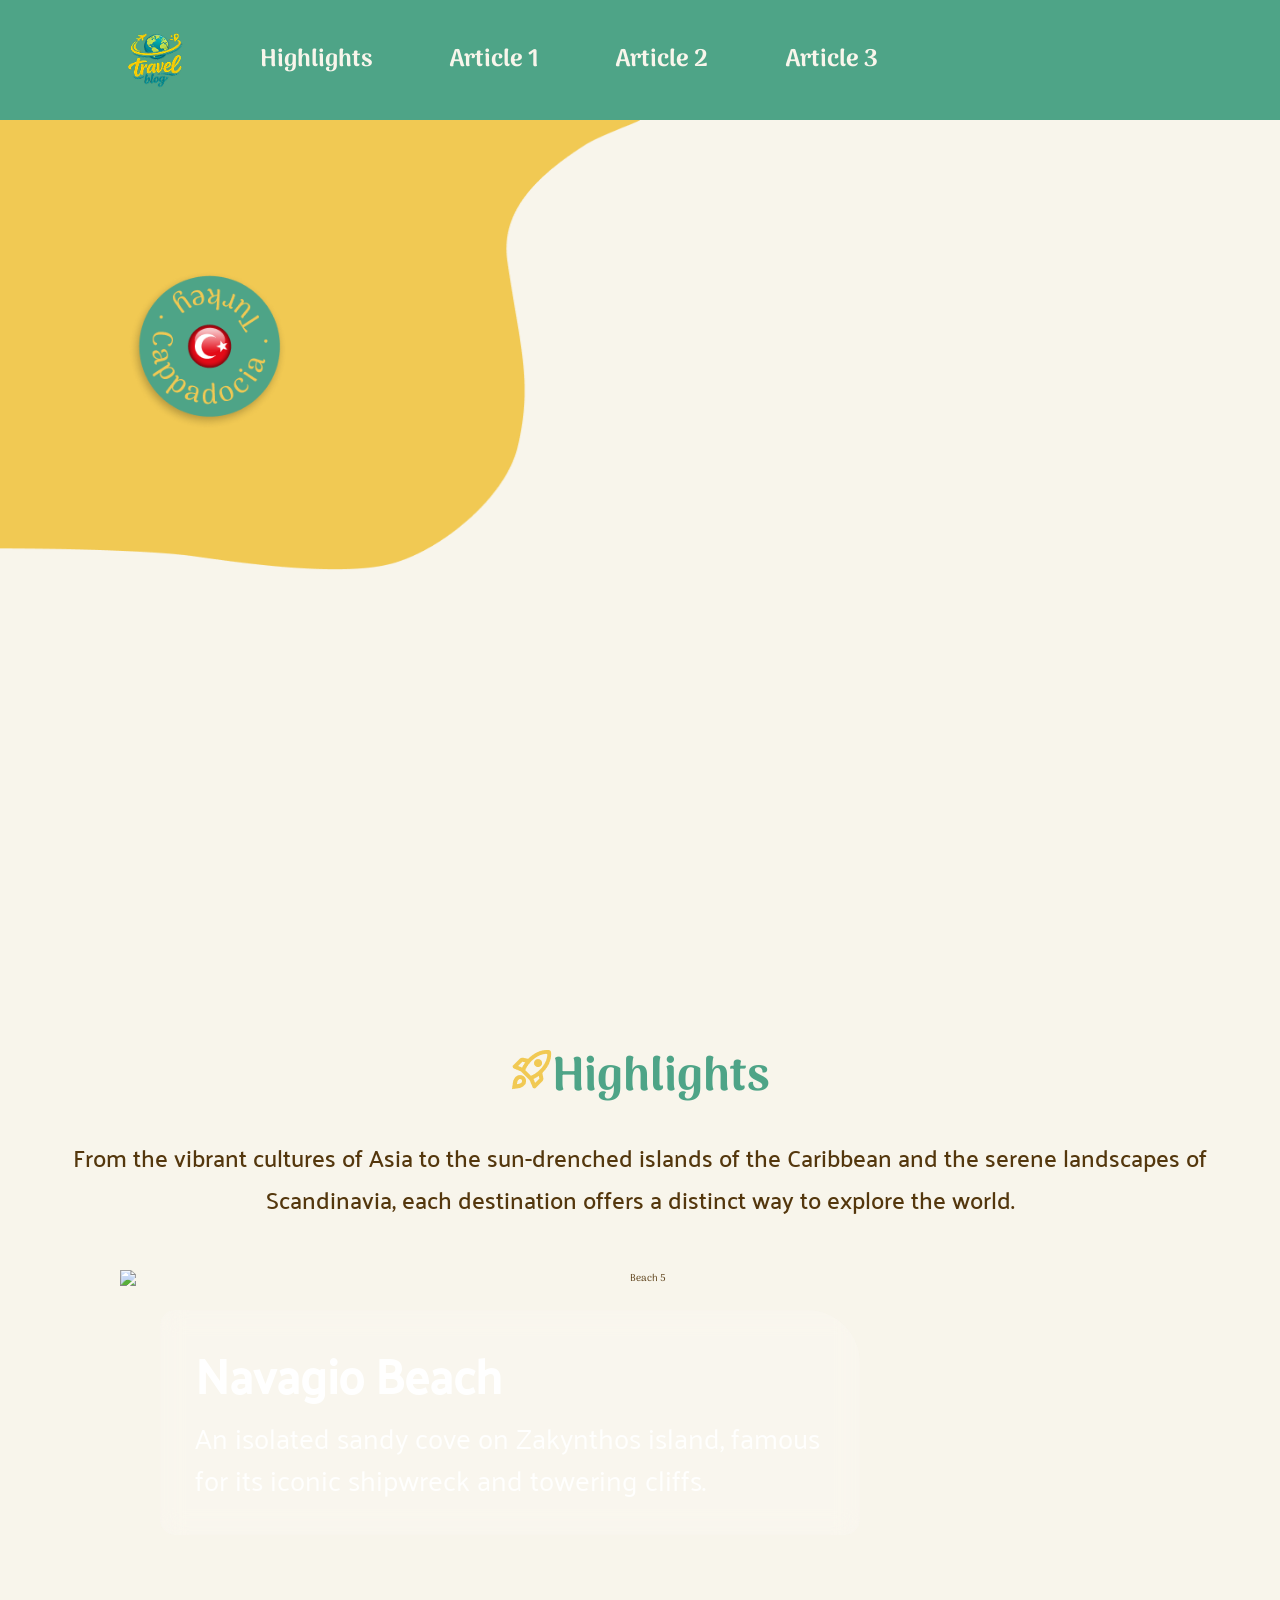
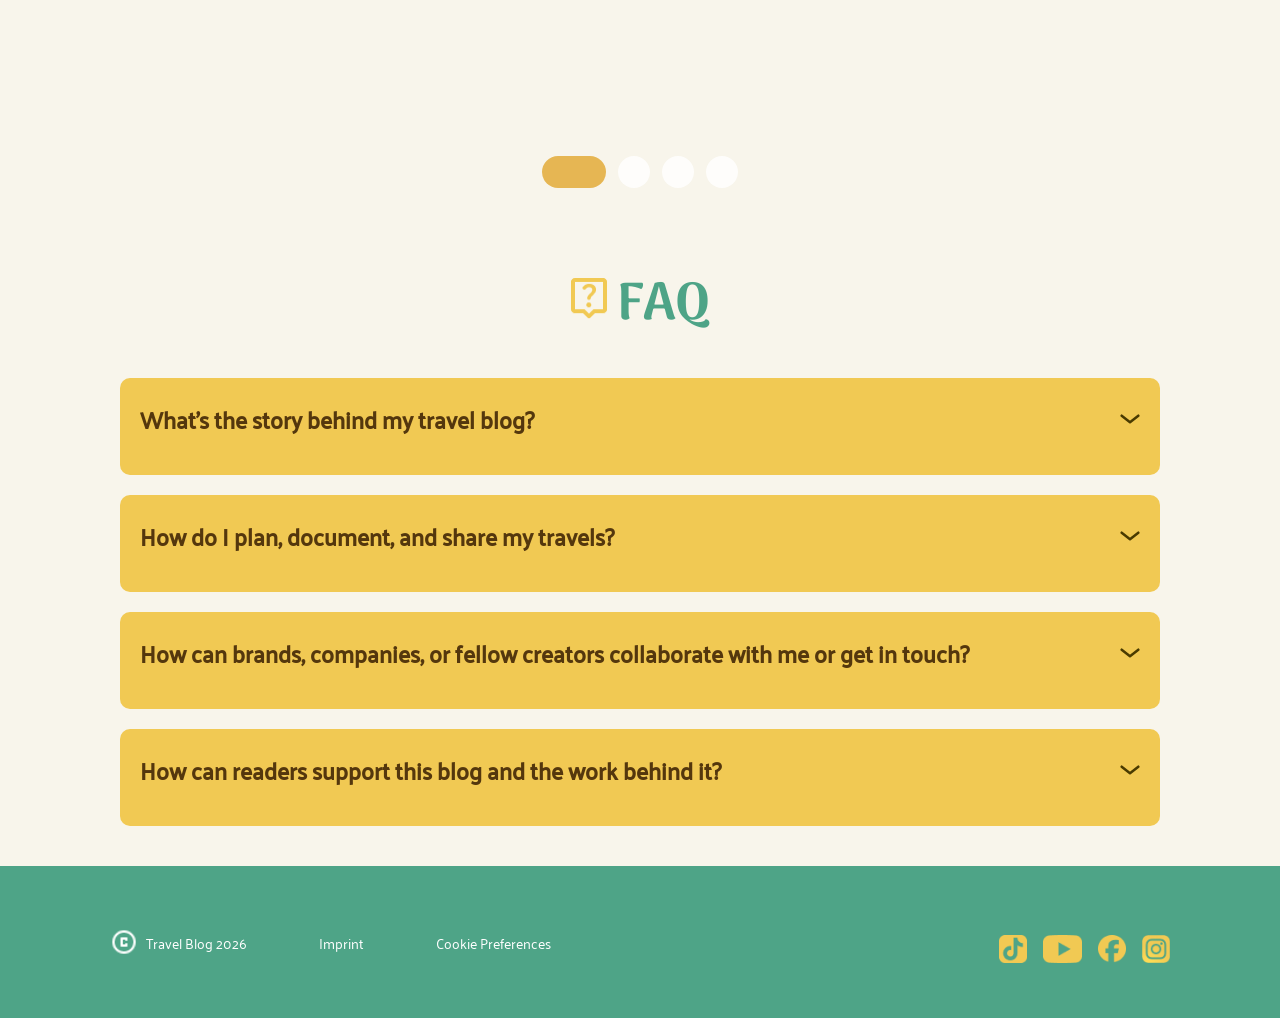
==== commit 0260dda7: "fit Slider und footer text reihenfolge" ====
--- a/index.html
+++ b/index.html
@@ -86,7 +86,7 @@
     <div class="slider-container">
         
         <input type="radio" name="slider-state" id="slide-1" checked>
-        <input type="radio" name="slider-state" id="slide-2">
+        <!-- <input type="radio" name="slider-state" id="slide-2"> -->
         <input type="radio" name="slider-state" id="slide-3">
         <input type="radio" name="slider-state" id="slide-4">
         <input type="radio" name="slider-state" id="slide-5">
@@ -99,13 +99,13 @@
             </div>
         </div>
 
-        <div class="slider-card card-2">
+        <!-- <div class="slider-card card-2">
             <img src="./assets/img/beach_one.jpg" alt="Beach 1" />
             <div class="slider-text-box">
                 <h3>The World’s Most Breathtaking Beaches</h3>
                 <p>From powder-soft white sands to dramatic coastlines kissed by turquoise waves, these beaches are more than destinations – they’re feelings.</p>
             </div>
-        </div>
+        </div> -->
 
         <div class="slider-card card-3">
             <img src="./assets/img/beach_two.jpg" alt="Beach 2" />
@@ -133,7 +133,7 @@
 
         <div class="slider-pagination">
             <label for="slide-1" class="pagination-dot dot-1"></label>
-            <label for="slide-2" class="pagination-dot dot-2"></label>
+            <!-- <label for="slide-2" class="pagination-dot dot-2"></label> -->
             <label for="slide-3" class="pagination-dot dot-3"></label>
             <label for="slide-4" class="pagination-dot dot-4"></label>
             <label for="slide-5" class="pagination-dot dot-5"></label>
@@ -181,6 +181,8 @@
         <!-- footer -->
         <footer class="footer">
             <div class="footer-left">
+                <a href="impressum.html" class="footer-link">Imprint</a>
+                <p>Cookie Preferences</p>
                 <div class="copyright">
                     <img
                         src="./assets/icons/copyright_icon.png"
@@ -188,8 +190,8 @@
                     />
                     <p>Travel Blog 2026</p>
                 </div>
-                <a href="impressum.html" class="footer-link">Imprint</a>
-                <p>Cookie Preferences</p>
+                
+                
             </div>
 
             <div class="footer-right">
--- a/styles/index.css
+++ b/styles/index.css
@@ -1,4 +1,3 @@
-
 .hero {
     height: 100dvh;
     background-image: url(../assets/img/cappadocia_hero_circle_icon.png); 
@@ -23,20 +22,16 @@
     left: 10%;
 }
 
-
 .slider-section {
+
     text-align: center;
-    margin: 6rem 0;
-    width: 100%;
-}
-
-
-.slider-section img{
-    margin-right: 1rem;
-    width: (3.2rem, 2.5vw + 1.5rem, 4rem);
+    margin: 2rem auto;
+}
+
+    .slider-section img{
+    width: clamp(3.35rem, 2.5vw + 1.5rem, 4rem);
     height: clamp(3.2rem, 2.5vw + 1.5rem, 4rem);  
-}
-
+} 
 
 .slider-header {
     width: 100%;
@@ -45,7 +40,6 @@
     text-align: center; 
 }
 
-
 .slider-header p {
     max-width: 120rem;
     width: 100%;
@@ -57,11 +51,9 @@
     font-weight: 500;
     font-size: clamp(2rem, 2.5vw + 1.5rem, 2.4rem);
     
-    
     padding: 0 2.5rem;
     box-sizing: border-box;
 }
-
 
 .slider-title {
     font-family: 'Arima', cursive;
@@ -73,12 +65,9 @@
 .slider-container {
     position: relative;
 
-    width: calc(
-        100% - (clamp(2rem, 8.5vw, 12rem) * 2)
-    );
-
-    max-width: 120rem;
-    height: 47.1rem;
+    width: calc(100% - 3.2rem);
+    aspect-ratio: 343 / 553;
+    height: auto;
 
     margin: 0 auto 2rem;
 
@@ -90,23 +79,19 @@
 input[name="slider-state"] {
     display: none;
 }
-
 
 .slider-card {
     position: absolute;
     top: 0;
     
-  
     left: 50%;
     transform: translateX(-50%) scale(0.9); 
-    width: 100%; 
-    
+    width: 100%;
     height: 100%;
-    
+
     box-shadow: -0.2rem 0.4rem 1.16rem rgba(0, 0, 0, 0.25);
     overflow: hidden;
     
-   
     transition: transform 0.5s cubic-bezier(0.25, 1, 0.5, 1), opacity 0.5s ease;
     opacity: 0;
     z-index: 1;
@@ -115,7 +100,8 @@
 .slider-card img {
     width: 100%;
     height: 100%;
-    object-fit: cover;
+    
+    display: block;
 }
 
 
@@ -177,20 +163,17 @@
     color: rgba(255, 255, 255, 0.9);
 }
 
-
 .slider-card:not(:checked) .slider-text-box {
     opacity: 0;
 }
 
-
 #slide-1:checked ~ .card-1 .slider-text-box,
-#slide-2:checked ~ .card-2 .slider-text-box,
+/* #slide-2:checked ~ .card-2 .slider-text-box, */
 #slide-3:checked ~ .card-3 .slider-text-box,
 #slide-4:checked ~ .card-4 .slider-text-box,
 #slide-5:checked ~ .card-5 .slider-text-box {
     opacity: 1;
 }
-
 
 .slider-pagination {
     position: absolute;
@@ -212,9 +195,8 @@
     transition: width 0.3s cubic-bezier(0.25, 1, 0.5, 1), background-color 0.3s ease;
 }
 
-
 #slide-1:checked ~ .slider-pagination .dot-1,
-#slide-2:checked ~ .slider-pagination .dot-2,
+/* #slide-2:checked ~ .slider-pagination .dot-2, */
 #slide-3:checked ~ .slider-pagination .dot-3,
 #slide-4:checked ~ .slider-pagination .dot-4,
 #slide-5:checked ~ .slider-pagination .dot-5 {
@@ -229,14 +211,13 @@
     }
     
     .slider-container {
-    height: 40rem;
+    height: auto;
 }
 
     .slider-card {
         border-top-right-radius: 5.3rem;
         left: 50%;
         transform: translateX(-50%) scale(0.85);
-        width: 100%; 
     }
 
     .slider-text-box {
@@ -275,7 +256,6 @@
         width: 4rem; 
     }
 
-    
     .card-1,
 .card-2,
 .card-3,
@@ -294,10 +274,22 @@
 }
 }
 
+@media (min-width: 769px) {
+    .slider-container {
+        width: min(120rem, calc(100% - 24rem));
+        height: 55.3rem;
+        aspect-ratio: auto;
+    }
+
+    .slider-card {
+        width: 100%;
+        height: 100%;
+    }
+}
 
 .faq-section {
     max-width: 100rem;
-    margin: 3rem auto;
+    margin: 2rem auto;
     padding: 0 1.6rem;
     font-family: 'Arima', cursive;
 }
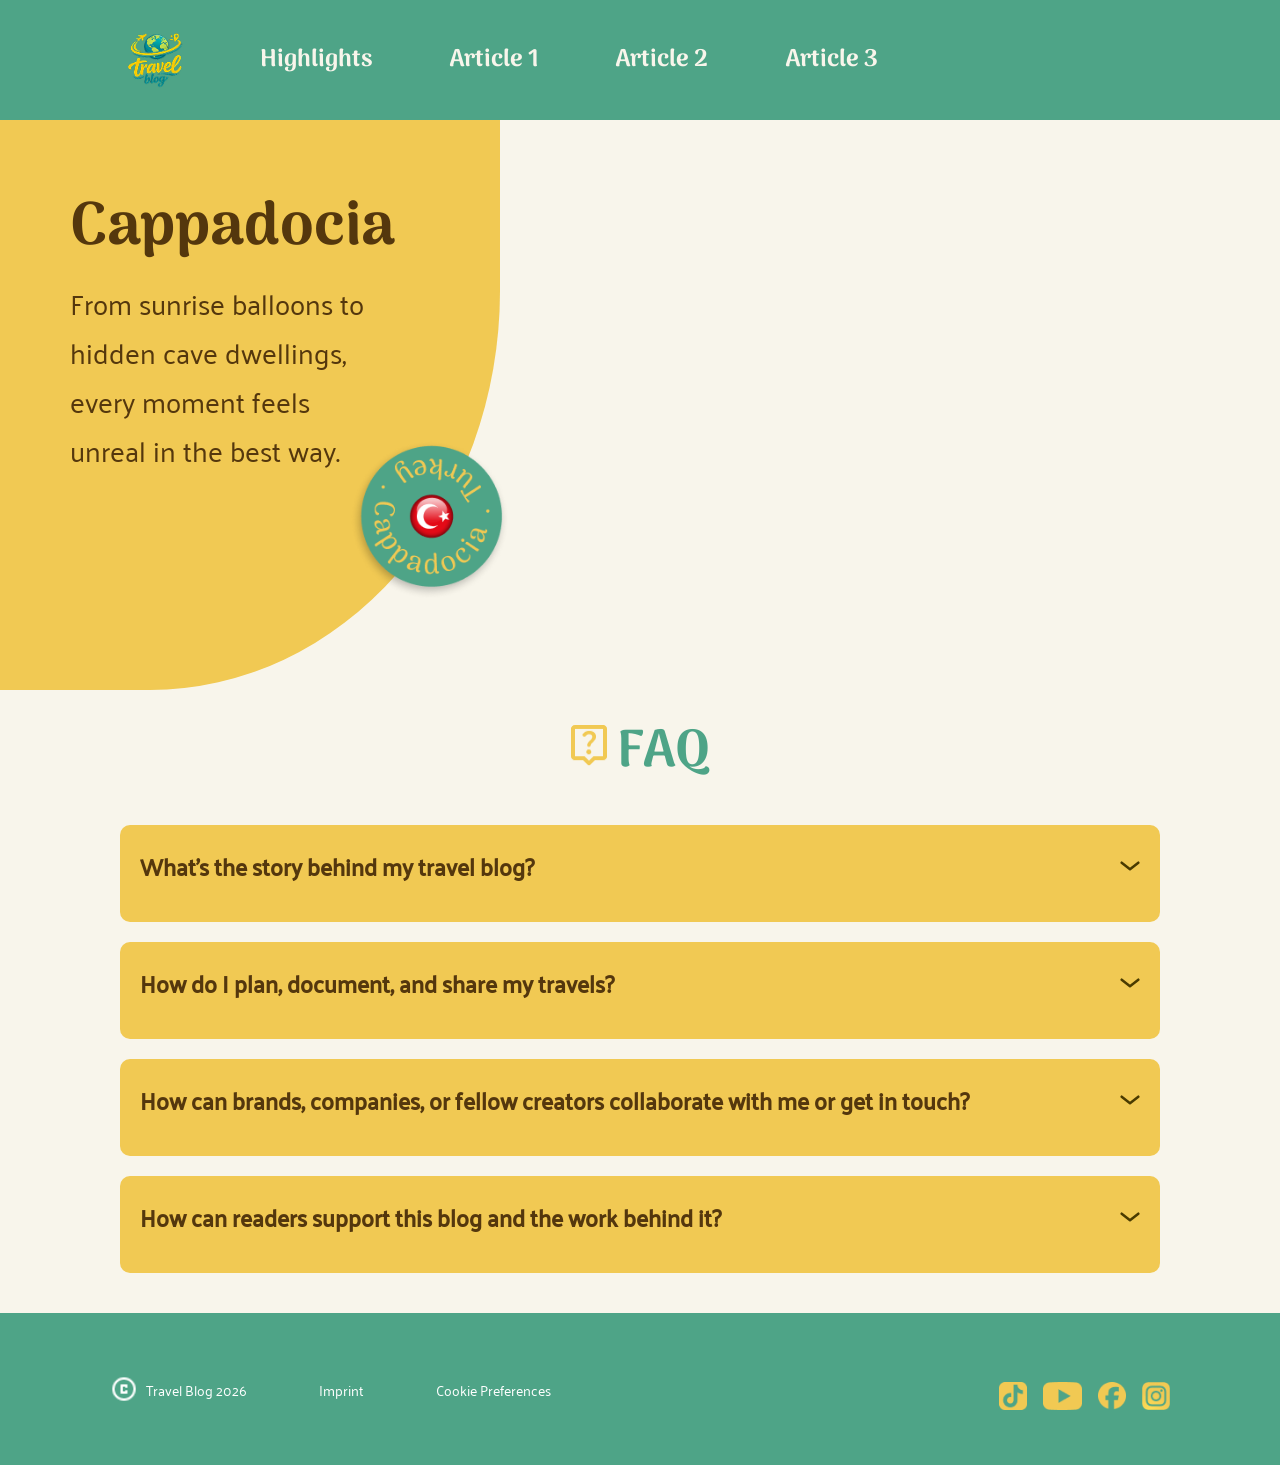
==== commit f75972e4: "hero sektion responsive angepasst" ====
--- a/index.html
+++ b/index.html
@@ -1,229 +1,146 @@
 <!doctype html>
 <html lang="en">
-    <head>
-        <meta charset="UTF-8" />
-        <meta name="viewport" content="width=device-width, initial-scale=1.0" />
-        <link rel="stylesheet" href="./styles/main.css" />
-        <link rel="stylesheet" href="./styles/index.css" />
-        <link rel="stylesheet" href="article_one.html">
-        <link rel="stylesheet" href="article_two.html">
-        <link rel="stylesheet" href="article_three.html">
-        <link rel="stylesheet" href="impressum.html">
-        <link rel="stylesheet" href="./styles/article_one.css">
-        <link rel="stylesheet" href="./styles/article_two.css">
-        <link rel="stylesheet" href="./styles/article_three.css">
-        <link rel="stylesheet" href="./styles/header-footer.css">
 
-        <title>Travel Blog Home</title>
+<head>
+    <meta charset="UTF-8" />
+    <meta name="viewport" content="width=device-width, initial-scale=1.0" />
+    <link rel="stylesheet" href="./styles/main.css" />
+    <link rel="stylesheet" href="./styles/index.css" />
+    <link rel="stylesheet" href="article_one.html">
+    <link rel="stylesheet" href="article_two.html">
+    <link rel="stylesheet" href="article_three.html">
+    <link rel="stylesheet" href="impressum.html">
+    <link rel="stylesheet" href="./styles/article_one.css">
+    <link rel="stylesheet" href="./styles/article_two.css">
+    <link rel="stylesheet" href="./styles/article_three.css">
+    <link rel="stylesheet" href="./styles/header-footer.css">
 
-        <link
-            rel="icon"
-            type="image/png"
-            href="./assets/icons/travel_blog_logo.png"
-        />
+    <title>Travel Blog Home</title>
 
-        <link rel="stylesheet" href="./styles/header.css" />
-    </head>
+    <link rel="icon" type="image/png" href="./assets/icons/travel_blog_logo.png" />
 
-    <body>
-        <header class="header">
-            <div class="header-inner">
-                <a href="index.html" class="logo">
-                    <img
-                        src="./assets/icons/travel_blog_logo.png"
-                        alt="Travel Blog Logo"
-                    />
-                </a>
+    <link rel="stylesheet" href="./styles/header.css" />
+</head>
 
-                <nav class="desktop-nav">
-                    <a href="index.html">Highlights</a>
-                    <a href="article_one.html">Article 1</a>
-                    <a href="article_two.html">Article 2</a>
-                    <a href="article_three.html">Article 3</a>
-                </nav>
-            </div>
-        </header>
-
-        
-
-        <nav class="mobile-nav">
-            <a href="index.html">
-                <img src="./assets/icons/home.png" alt="Home" />
+<body>
+    <header class="header">
+        <div class="header-inner">
+            <a href="index.html" class="logo">
+                <img src="./assets/icons/travel_blog_logo.png" alt="Travel Blog Logo" />
             </a>
 
-            <a href="article_one.html">
-                <img src="./assets/icons/rocket_launch.png" alt="Article 1" />
-            </a>
+            <nav class="desktop-nav">
+                <a href="index.html">Highlights</a>
+                <a href="article_one.html">Article 1</a>
+                <a href="article_two.html">Article 2</a>
+                <a href="article_three.html">Article 3</a>
+            </nav>
+        </div>
+    </header>
 
-            <a href="article_two.html">
-                <img src="./assets/icons/live_help.png" alt="Article 2" />
-            </a>
 
-            <a href="article_three.html">
-                <img src="./assets/icons/person_pin.png" alt="Article 3" />
-            </a>
-        </nav>
 
-        <section class="hero">
-            <img id="curve" src="./assets/icons/curve.png" alt="curve" />
-            <img
-                id="badge"
-                src="./assets/icons/cappadocia_hero_circle_icon.png"
-                alt=""
-            />
-        </section>
+    <nav class="mobile-nav">
+        <a href="index.html">
+            <img src="./assets/icons/home.png" alt="Home" />
+        </a>
 
-        <section class="slider-section">
-    <div class="slider-header">
-    <h2 class="slider-title">
-        <img src="./assets/icons/rocket_launch2.png" alt="">Highlights
-    </h2>
-    <p>
-        From the vibrant cultures of Asia to the sun-drenched islands of the Caribbean and the serene landscapes of Scandinavia, each destination offers a distinct way to explore the world.
-    </p>
-</div>
+        <a href="article_one.html">
+            <img src="./assets/icons/rocket_launch.png" alt="Article 1" />
+        </a>
 
-    <div class="slider-container">
-        
-        <input type="radio" name="slider-state" id="slide-1" checked>
-        <!-- <input type="radio" name="slider-state" id="slide-2"> -->
-        <input type="radio" name="slider-state" id="slide-3">
-        <input type="radio" name="slider-state" id="slide-4">
-        <input type="radio" name="slider-state" id="slide-5">
+        <a href="article_two.html">
+            <img src="./assets/icons/live_help.png" alt="Article 2" />
+        </a>
 
-        <div class="slider-card card-1">
-            <img src="./assets/img/beach_five.jpg" alt="Beach 5" />
-            <div class="slider-text-box">
-                <h3>Navagio Beach</h3>
-                <p>An isolated sandy cove on Zakynthos island, famous for its iconic shipwreck and towering cliffs.</p>
+        <a href="article_three.html">
+            <img src="./assets/icons/person_pin.png" alt="Article 3" />
+        </a>
+    </nav>
+
+    <section class="hero">
+        <div class="curve">
+            <div class="hero_text">
+                <h3>Cappadocia</h3>
+                <p>From sunrise balloons to hidden cave dwellings, every moment feels unreal in the best way.</p>
             </div>
+            <img id="badge" src="./assets/icons/cappadocia_hero_circle_icon.png" alt="" />
+        </div>
+    </section>
+
+    <section class="faq-section">
+        <h2 class="faq-title">
+            <span class="faq-icon"><img src="./assets/icons/live_help_faq.png" alt="FAQ"></span> FAQ
+        </h2>
+
+        <div class="faq-container">
+            <details class="faq-box">
+                <summary class="faq-question">What's the story behind my travel blog?</summary>
+                <div class="faq-answer">
+                    <p>Lorem ipsum dolor sit amet consectetur adipisicing elit. Provident possimus aut tenetur
+                        recusandae eaque minus libero architecto praesentium! Reprehenderit obcaecati consectetur
+                        dolorem nam eveniet. Impedit expedita alias voluptates a ea.</p>
+                </div>
+            </details>
+
+            <details class="faq-box">
+                <summary class="faq-question">How do I plan, document, and share my travels?</summary>
+                <div class="faq-answer">
+                    <p>Lorem ipsum dolor sit amet, consectetur adipisicing elit. Reprehenderit, architecto! Quasi minus
+                        iste natus cumque sequi, totam aspernatur voluptatem, corporis id animi, beatae saepe laboriosam
+                        ut odio facere numquam consequuntur.</p>
+                </div>
+            </details>
+
+            <details class="faq-box">
+                <summary class="faq-question">How can brands, companies, or fellow creators collaborate with me or get
+                    in touch?</p>
+                </summary>
+                <div class="faq-answer">
+                    <p>Lorem ipsum, dolor sit amet consectetur adipisicing elit. Fuga, voluptates facere ab, possimus
+                        alias, accusantium in nulla necessitatibus voluptas ea quam obcaecati deserunt! Perspiciatis
+                        error maiores nemo labore quisquam doloremque.</p>
+                </div>
+            </details>
+
+            <details class="faq-box">
+                <summary class="faq-question">How can readers support this blog and the work behind it?</summary>
+                <div class="faq-answer">
+                    <p>Lorem ipsum dolor sit, amet consectetur adipisicing elit. Optio, vitae. Deleniti, ad veritatis
+                        architecto nam ipsa laborum quam provident maxime consectetur accusantium harum dolor magnam
+                        sapiente at, suscipit sequi voluptatibus?</p>
+                </div>
+            </details>
+        </div>
+    </section>
+
+
+    <!-- footer -->
+    <footer class="footer">
+        <div class="footer-left">
+            <div class="copyright">
+                <img src="./assets/icons/copyright_icon.png" alt="Copyright" />
+                <p>Travel Blog 2026</p>
+            </div>
+            <a href="impressum.html" class="footer-link">Imprint</a>
+            <p>Cookie Preferences</p>
         </div>
 
-        <!-- <div class="slider-card card-2">
-            <img src="./assets/img/beach_one.jpg" alt="Beach 1" />
-            <div class="slider-text-box">
-                <h3>The World’s Most Breathtaking Beaches</h3>
-                <p>From powder-soft white sands to dramatic coastlines kissed by turquoise waves, these beaches are more than destinations – they’re feelings.</p>
-            </div>
-        </div> -->
+        <div class="footer-right">
+            <a href="https://www.tiktok.com" target="_blank">
+                <img src="./assets/icons/tiktok_icon.png" alt="tiktok icon" class="footer-icons" />
+            </a>
+            <a href="https://www.youtube.com" target="_blank">
+                <img src="./assets/icons/youtube_icon.png" alt="youtube icon" class="footer-icons" />
+            </a>
+            <a href="https://www.facebook.com" target="_blank">
+                <img src="./assets/icons/facebook_icon.png" alt="facebook icon" class="footer-icons" />
+            </a>
+            <a href="https://www.instagram.com" target="_blank">
+                <img src="./assets/icons/Instagram_icon.png" alt="instagram icon" class="footer-icons" />
+            </a>
+        </div>
+    </footer>
+</body>
 
-        <div class="slider-card card-3">
-            <img src="./assets/img/beach_two.jpg" alt="Beach 2" />
-            <div class="slider-text-box">
-                <h3>Maldive Islands Dream</h3>
-                <p>Experience crystal clear waters and ultimate relaxation under the tropical sun of the Indian Ocean.</p>
-            </div>
-        </div>
-
-        <div class="slider-card card-4">
-            <img src="./assets/img/beach_three.jpg" alt="Beach 3" />
-            <div class="slider-text-box">
-                <h3>Anse Source d'Argent</h3>
-                <p>Spectacular granite boulders and pink sands make this destination a unique paradise on earth.</p>
-            </div>
-        </div>
-
-        <div class="slider-card card-5">
-            <img src="./assets/img/beach_four.jpg" alt="Beach 4" />
-            <div class="slider-text-box">
-                <h3>Whitehaven Beach</h3>
-                <p>Pure silica sands creating an unforgettable contrast with the swirling azure waters of Australia.</p>
-            </div>
-        </div>
-
-        <div class="slider-pagination">
-            <label for="slide-1" class="pagination-dot dot-1"></label>
-            <!-- <label for="slide-2" class="pagination-dot dot-2"></label> -->
-            <label for="slide-3" class="pagination-dot dot-3"></label>
-            <label for="slide-4" class="pagination-dot dot-4"></label>
-            <label for="slide-5" class="pagination-dot dot-5"></label>
-        </div>
-    </div>
-</section>
-        
-            <section class="faq-section">
-    <h2 class="faq-title">
-        <span class="faq-icon"><img src="./assets/icons/live_help_faq.png" alt="FAQ"></span> FAQ
-    </h2>
-
-    <div class="faq-container">
-        <details class="faq-box">
-            <summary class="faq-question">What's the story behind my travel blog?</summary>
-            <div class="faq-answer">
-                <p>Lorem ipsum dolor sit amet consectetur adipisicing elit. Provident possimus aut tenetur recusandae eaque minus libero architecto praesentium! Reprehenderit obcaecati consectetur dolorem nam eveniet. Impedit expedita alias voluptates a ea.</p>
-            </div>
-        </details>
-
-        <details class="faq-box">
-            <summary class="faq-question">How do I plan, document, and share my travels?</summary>
-            <div class="faq-answer">
-                <p>Lorem ipsum dolor sit amet, consectetur adipisicing elit. Reprehenderit, architecto! Quasi minus iste natus cumque sequi, totam aspernatur voluptatem, corporis id animi, beatae saepe laboriosam ut odio facere numquam consequuntur.</p>
-            </div>
-        </details>
-
-        <details class="faq-box">
-            <summary class="faq-question">How can brands, companies, or fellow creators collaborate with me or get in touch?</p></summary>
-            <div class="faq-answer">
-                <p>Lorem ipsum, dolor sit amet consectetur adipisicing elit. Fuga, voluptates facere ab, possimus alias, accusantium in nulla necessitatibus voluptas ea quam obcaecati deserunt! Perspiciatis error maiores nemo labore quisquam doloremque.</p>
-            </div>
-        </details>
-
-        <details class="faq-box">
-            <summary class="faq-question">How can readers support this blog and the work behind it?</summary>
-            <div class="faq-answer">
-                <p>Lorem ipsum dolor sit, amet consectetur adipisicing elit. Optio, vitae. Deleniti, ad veritatis architecto nam ipsa laborum quam provident maxime consectetur accusantium harum dolor magnam sapiente at, suscipit sequi voluptatibus?</p>
-            </div>
-        </details>
-    </div>
-</section>
-
-
-        <!-- footer -->
-        <footer class="footer">
-            <div class="footer-left">
-                <a href="impressum.html" class="footer-link">Imprint</a>
-                <p>Cookie Preferences</p>
-                <div class="copyright">
-                    <img
-                        src="./assets/icons/copyright_icon.png"
-                        alt="Copyright"
-                    />
-                    <p>Travel Blog 2026</p>
-                </div>
-                
-                
-            </div>
-
-            <div class="footer-right">
-                <a href="https://www.tiktok.com" target="_blank">
-                    <img
-                        src="./assets/icons/tiktok_icon.png"
-                        alt="tiktok icon"
-                        class="footer-icons"
-                    />
-                </a>
-                <a href="https://www.youtube.com" target="_blank">
-                    <img
-                        src="./assets/icons/youtube_icon.png"
-                        alt="youtube icon"
-                        class="footer-icons"
-                    />
-                </a>
-                <a href="https://www.facebook.com" target="_blank">
-                    <img
-                        src="./assets/icons/facebook_icon.png"
-                        alt="facebook icon"
-                        class="footer-icons"
-                    />
-                </a>
-                <a href="https://www.instagram.com" target="_blank">
-                    <img
-                        src="./assets/icons/Instagram_icon.png"
-                        alt="instagram icon"
-                        class="footer-icons"
-                    />
-                </a>
-            </div>
-        </footer>
-    </body>
-</html>
+</html>
--- a/styles/index.css
+++ b/styles/index.css
@@ -1,295 +1,68 @@
 .hero {
-    height: 100dvh;
-    background-image: url(../assets/img/cappadocia_hero_circle_icon.png); 
+    height: 55rem;
+    background-image: url(../assets/img/cappadocia_home_hero.jpg);
     background-position: center;
     background-repeat: no-repeat;
     background-size: cover;
-}
 
-#curve {
-    width: 50%;
-    height: 50%;
-    position: relative;
-    top: 0;
-    left: 0;
-}
+    max-width: 144rem;
+    margin: 0 auto;
 
-#badge {
-    z-index: 3;
-    width: 160px;
-    position: absolute;
-    top: 30%;
-    left: 10%;
-}
+    .curve {
+        height: clamp(33rem, 47dvw, 57rem);
+        width: clamp(200px, 50dvw, 500px);
+        background-color: rgba(241, 201, 83, 1);
+        border-bottom-right-radius: 70%;
 
-.slider-section {
+        flex-shrink: inherit;
 
-    text-align: center;
-    margin: 2rem auto;
-}
+        position: relative;
 
-    .slider-section img{
-    width: clamp(3.35rem, 2.5vw + 1.5rem, 4rem);
-    height: clamp(3.2rem, 2.5vw + 1.5rem, 4rem);  
-} 
+        .hero_text {
+            height: 23rem;
+            width: clamp(19rem, 25dvw, 33rem);
 
-.slider-header {
-    width: 100%;
-    max-width: 120rem;
-    margin: 0 auto;
-    text-align: center; 
-}
+            position: absolute;
+            top: 6rem;
+            left: 7rem;
 
-.slider-header p {
-    max-width: 120rem;
-    width: 100%;
-    
-    margin: 0 auto 5rem; 
-    
-    text-align: center;
-    font-family: 'Palanquin', sans-serif;
-    font-weight: 500;
-    font-size: clamp(2rem, 2.5vw + 1.5rem, 2.4rem);
-    
-    padding: 0 2.5rem;
-    box-sizing: border-box;
-}
+            h3 {
+                font-size: clamp(5.5rem, 5dvw, 6rem);
+                color: rgba(84, 55, 13, 1);
+            }
 
-.slider-title {
-    font-family: 'Arima', cursive;
-    color: #4EA487;
-    font-size: clamp(4rem, 2.5vw + 1.5rem, 5.2rem);
-    margin-bottom: 2rem;
-}
+            p {
+                font-size: clamp(2rem, 2.55dvw, 2.8rem);
+                color: rgba(84, 55, 13, 1);
+            }
 
-.slider-container {
-    position: relative;
+            @media screen and (max-width: 768px) {
+                display: none;
+            }
+        }
+    }
 
-    width: calc(100% - 3.2rem);
-    aspect-ratio: 343 / 553;
-    height: auto;
+    /* @media screen and (max-width: 768px) {
+        .hero_text {
+            display: none;
+        }
+    } */
 
-    margin: 0 auto 2rem;
+    #badge {
+        z-index: 3;
+        width: 160px;
 
-    overflow: hidden;
-    border-top-right-radius: 5.3rem;
+        position: absolute;
+        bottom: clamp(-1rem, 7dvw, 10rem);
+        right: -1rem;
+    }
 }
 
 
-input[name="slider-state"] {
-    display: none;
-}
-
-.slider-card {
-    position: absolute;
-    top: 0;
-    
-    left: 50%;
-    transform: translateX(-50%) scale(0.9); 
-    width: 100%;
-    height: 100%;
-
-    box-shadow: -0.2rem 0.4rem 1.16rem rgba(0, 0, 0, 0.25);
-    overflow: hidden;
-    
-    transition: transform 0.5s cubic-bezier(0.25, 1, 0.5, 1), opacity 0.5s ease;
-    opacity: 0;
-    z-index: 1;
-}
-
-.slider-card img {
-    width: 100%;
-    height: 100%;
-    
-    display: block;
-}
-
-
-#slide-1:checked ~ .card-1 { opacity: 1; transform: translateX(-50%) scale(1); z-index: 10; }
-#slide-1:checked ~ .card-2 { opacity: 0.7; transform: translateX(calc(-50% + 3rem)) scale(0.93); z-index: 5; }
-
-
-#slide-2:checked ~ .card-1 { opacity: 0; transform: translateX(calc(-50% - 3rem)) scale(0.93); z-index: 1; }
-#slide-2:checked ~ .card-2 { opacity: 1; transform: translateX(-50%) scale(1); z-index: 10; }
-#slide-2:checked ~ .card-3 { opacity: 0.7; transform: translateX(calc(-50% + 3rem)) scale(0.93); z-index: 5; }
-
-
-#slide-3:checked ~ .card-2 { opacity: 0; transform: translateX(calc(-50% - 3rem)) scale(0.93); z-index: 1; }
-#slide-3:checked ~ .card-3 { opacity: 1; transform: translateX(-50%) scale(1); z-index: 10; }
-#slide-3:checked ~ .card-4 { opacity: 0.7; transform: translateX(calc(-50% + 3rem)) scale(0.93); z-index: 5; }
-
-
-#slide-4:checked ~ .card-3 { opacity: 0; transform: translateX(calc(-50% - 3rem)) scale(0.93); z-index: 1; }
-#slide-4:checked ~ .card-4 { opacity: 1; transform: translateX(-50%) scale(1); z-index: 10; }
-#slide-4:checked ~ .card-5 { opacity: 0.7; transform: translateX(calc(-50% + 3rem)) scale(0.93); z-index: 5; }
-
-
-#slide-5:checked ~ .card-4 { opacity: 0; transform: translateX(calc(-50% - 3rem)) scale(0.93); z-index: 1; }
-#slide-5:checked ~ .card-5 { opacity: 1; transform: translateX(-50%) scale(1); z-index: 10; }
-
-
-.slider-text-box {
-    position: absolute;
-    top: 4rem;
-    left: 4rem;
-    max-width: 70rem;
-    padding: 3.5rem;
-    border-radius: 1.5rem;
-    color: #ffffff;
-    text-align: left;
-    
-    background: rgba(255, 255, 255, 0.15);
-    backdrop-filter: blur(12px);
-    -webkit-backdrop-filter: blur(12px);
-    border-top-right-radius: 5.3rem;
-    
-    transition: opacity 0.4s ease;
-}
-
-.slider-text-box h3 {
-    font-family: 'Palanquin', sans-serif;
-    font-size: clamp(2.8rem, 2.5vw + 1.5rem, 4.8rem);
-    font-weight: 600;
-    line-height: 1.2;
-    margin-bottom: 1.5rem;
-    color: #ffffff;
-}
-
-.slider-text-box p {
-    font-family: 'Palanquin', sans-serif;
-    font-size: clamp(2rem, 1.5vw + 1.5rem, 2.8rem);
-    font-weight: 400;
-    line-height: 1.5;
-    color: rgba(255, 255, 255, 0.9);
-}
-
-.slider-card:not(:checked) .slider-text-box {
-    opacity: 0;
-}
-
-#slide-1:checked ~ .card-1 .slider-text-box,
-/* #slide-2:checked ~ .card-2 .slider-text-box, */
-#slide-3:checked ~ .card-3 .slider-text-box,
-#slide-4:checked ~ .card-4 .slider-text-box,
-#slide-5:checked ~ .card-5 .slider-text-box {
-    opacity: 1;
-}
-
-.slider-pagination {
-    position: absolute;
-    bottom: 3.5rem;
-    left: 50%;
-    transform: translateX(-50%);
-    z-index: 20;
-    display: flex;
-    gap: 1.2rem;
-    align-items: center;
-}
-
-.pagination-dot {
-    width: 3.2rem;
-    height: 3.2rem;
-    border-radius: 5rem;
-    background-color: rgba(255, 255, 255, 0.8);
-    cursor: pointer;
-    transition: width 0.3s cubic-bezier(0.25, 1, 0.5, 1), background-color 0.3s ease;
-}
-
-#slide-1:checked ~ .slider-pagination .dot-1,
-/* #slide-2:checked ~ .slider-pagination .dot-2, */
-#slide-3:checked ~ .slider-pagination .dot-3,
-#slide-4:checked ~ .slider-pagination .dot-4,
-#slide-5:checked ~ .slider-pagination .dot-5 {
-    width: 6.4rem;             
-    background-color: #E6B653; 
-}
-
-@media (max-width: 768px) {
-    
-    .slider-header p {
-        display: none;
-    }
-    
-    .slider-container {
-    height: auto;
-}
-
-    .slider-card {
-        border-top-right-radius: 5.3rem;
-        left: 50%;
-        transform: translateX(-50%) scale(0.85);
-    }
-
-    .slider-text-box {
-        top: 2rem;
-        left: 2rem;
-        right: 2rem; 
-        max-width: none;
-        padding: 2rem;
-    }
-
-    .slider-text-box h3 {
-        /* font-size: 2rem; */
-        margin-bottom: 0.8rem;
-    }
-
-    .slider-text-box p {
-        /* font-size: 1.4rem; */
-        line-height: 1.4;
-    }
-
-    .slider-pagination {
-        bottom: 2rem;
-        gap: 0.8rem;
-    }
-
-    .pagination-dot {
-        width: 2rem;
-        height: 2rem;
-    }
-
-    #slide-1:checked ~ .slider-pagination .dot-1,
-    #slide-2:checked ~ .slider-pagination .dot-2,
-    #slide-3:checked ~ .slider-pagination .dot-3,
-    #slide-4:checked ~ .slider-pagination .dot-4,
-    #slide-5:checked ~ .slider-pagination .dot-5 {
-        width: 4rem; 
-    }
-
-    .card-1,
-.card-2,
-.card-3,
-.card-4,
-.card-5 {
-    opacity: 0;
-}
-
-#slide-1:checked ~ .card-1,
-#slide-2:checked ~ .card-2,
-#slide-3:checked ~ .card-3,
-#slide-4:checked ~ .card-4,
-#slide-5:checked ~ .card-5 {
-    opacity: 1;
-    transform: translateX(-50%) scale(1);
-}
-}
-
-@media (min-width: 769px) {
-    .slider-container {
-        width: min(120rem, calc(100% - 24rem));
-        height: 55.3rem;
-        aspect-ratio: auto;
-    }
-
-    .slider-card {
-        width: 100%;
-        height: 100%;
-    }
-}
-
+/* <---FAQ---> */
 .faq-section {
     max-width: 100rem;
-    margin: 2rem auto;
+    margin: 3rem auto;
     padding: 0 1.6rem;
     font-family: 'Arima', cursive;
 }
@@ -321,6 +94,7 @@
     gap: 1.5rem;
 }
 
+
 .faq-box {
     background-color: #F1C953;
     border-radius: 1rem;
@@ -329,11 +103,13 @@
     padding: 0 1.2rem 1.2rem 1.2rem;
 }
 
+
 .faq-box summary {
     list-style: none;
     display: flex;
     justify-content: space-between;
     align-items: center;
+
     padding: 1.6rem 0.2rem;
     font-family: 'Palanquin', sans-serif;
     font-size: 1.6rem;
@@ -353,6 +129,7 @@
     width: 1.8rem;
     height: 1rem;
     background-image: url("data:image/svg+xml;utf8,<svg xmlns='http://www.w3.org/2000/svg' viewBox='0 0 24 12' fill='none' stroke='%234A3B00' stroke-width='3' stroke-linecap='round' stroke-linejoin='round'><path d='M2 2l10 8L22 2'/></svg>");
+    /* background-color: #F1C953; */
     background-size: contain;
     background-repeat: no-repeat;
     background-position: center;
@@ -362,6 +139,7 @@
 .faq-box[open] summary::after {
     transform: rotate(180deg);
 }
+
 
 .faq-answer {
     background-color: #FFFFFF;
@@ -378,6 +156,7 @@
     .faq-section {
         max-width: 144rem;
         margin: 4rem auto;
+
         padding: 0 12rem;
     }
 
@@ -402,6 +181,7 @@
         padding: 0 1.5rem 1.5rem 1.5rem;
     }
 
+
     .faq-box summary {
         padding: 2rem 0.5rem;
         font-size: clamp(1.8rem, 1.8vw, 2.4rem);
--- a/styles/article_three.css
+++ b/styles/article_three.css
@@ -96,6 +96,10 @@
 }
 
 .author-box {
+    display: flex;
+    flex-direction: column;
+    align-items: center;
+    justify-content: center;
     width: 27.2rem;
     height: auto;
     background-color: #DDECE5;
@@ -146,9 +150,6 @@
     line-height: 1.7;
 }
 
-/* ==========================================
-   RAIN PERIODS SECTION (.graph)
-   ========================================== */
 .graph {
     display: flex;
     flex-direction: column;
@@ -174,9 +175,68 @@
     width: 100%;
     max-width: 64rem;
     height: auto;
-    /* Erlaubt dem Bild, sich beim Zusammenschieben proportional zu verkleinern */
+    
     aspect-ratio: 640 / 471;
-    /* Behält das originale Seitenverhältnis deiner Vorlage bei */
+    
+    object-fit: contain;
+    height: auto; 
+    aspect-ratio: 640 / 471; 
+    object-fit: contain; 
+    display: block;
+    background-color: #ffffff;
+    margin: 0 auto;
+    border-radius: 5.3rem;
+    box-shadow: -0.2rem 0.4rem 1.16rem rgba(0, 0, 0, 0.25);
+}
+
+.graph p {
+    font-size: clamp(1.6rem, 1vw + 1.2rem, 2.4rem);
+    font-weight: 400;
+    font-family: 'Palanquin', sans-serif;
+    line-height: 1.7;
+    width: 100%;
+    align-self: stretch; 
+    text-align: left;
+}
+
+
+.cards {
+    display: flex;
+    gap: 4rem;
+    margin: 6rem 0;
+    width: 100%;
+}
+
+.card {
+    flex: 1;
+    display: flex;
+    flex-direction: column; 
+    justify-content: space-between;
+    gap: 2rem;
+    width: 100%;
+}
+
+.card h3 {
+    text-align: center;
+    font-family: 'Arima', cursive;
+    color: #6A4A2B;
+    font-size: clamp(2rem, 2.5vw + 1rem, 3.2rem);
+}
+
+.card p {
+    font-size: clamp(1.6rem, 1vw + 1.2rem, 2.4rem);
+    font-weight: 400;
+    font-family: 'Palanquin', sans-serif;
+    text-align: left;
+    line-height: 1.6;
+    flex-grow: 1; 
+}
+
+.card img {
+    width: 100%;
+    max-width: 100%;
+    height: auto; 
+    aspect-ratio: 540 / 471; 
     object-fit: contain;
     display: block;
     background-color: #ffffff;
@@ -185,72 +245,7 @@
     box-shadow: -0.2rem 0.4rem 1.16rem rgba(0, 0, 0, 0.25);
 }
 
-.graph p {
-    font-size: clamp(1.6rem, 1vw + 1.2rem, 2.4rem);
-    font-weight: 400;
-    font-family: 'Palanquin', sans-serif;
-    line-height: 1.7;
-    width: 100%;
-    align-self: stretch;
-    /* Zwingt den Text auf die vollen 1200px Breite */
-    text-align: left;
-}
-
-/* ==========================================
-   CARDS SECTION (.cards & .card)
-   ========================================== */
-.cards {
-    display: flex;
-    gap: 4rem;
-    margin: 6rem 0;
-    width: 100%;
-}
-
-.card {
-    flex: 1;
-    display: flex;
-    flex-direction: column;
-    /* Flexbox untereinander ist hier stabiler als Grid */
-    justify-content: space-between;
-    gap: 2rem;
-    width: 100%;
-}
-
-.card h3 {
-    text-align: center;
-    font-family: 'Arima', cursive;
-    color: #6A4A2B;
-    font-size: clamp(2rem, 2.5vw + 1rem, 3.2rem);
-}
-
-.card p {
-    font-size: clamp(1.6rem, 1vw + 1.2rem, 2.4rem);
-    font-weight: 400;
-    font-family: 'Palanquin', sans-serif;
-    text-align: left;
-    line-height: 1.6;
-    flex-grow: 1;
-    /* Drückt das Bild nach unten, falls ein Text kürzer ist */
-}
-
-.card img {
-    width: 100%;
-    max-width: 100%;
-    height: auto;
-    /* Verhindert das Stauchen auf dem Smartphone! */
-    aspect-ratio: 540 / 471;
-    /* Hält das Bild perfekt im Kasten */
-    object-fit: contain;
-    display: block;
-    background-color: #ffffff;
-    margin: 0 auto;
-    border-radius: 5.3rem;
-    box-shadow: -0.2rem 0.4rem 1.16rem rgba(0, 0, 0, 0.25);
-}
-
-/* ==========================================
-   RESPONSIVE MEDIA QUERIES
-   ========================================== */
+
 @media (max-width: 768px) {
     .article {
         padding: 1.5rem 1.5rem;
@@ -265,13 +260,13 @@
         width: 100%;
     }
 
-    /* Die Karten brechen mobil sauber untereinander um */
+    
     .cards {
         flex-direction: column;
         gap: 5rem;
     }
 
-    /* Das Bild der großen Grafik skaliert jetzt sauber runter */
+    
     .graph img {
         max-width: 100%;
     }
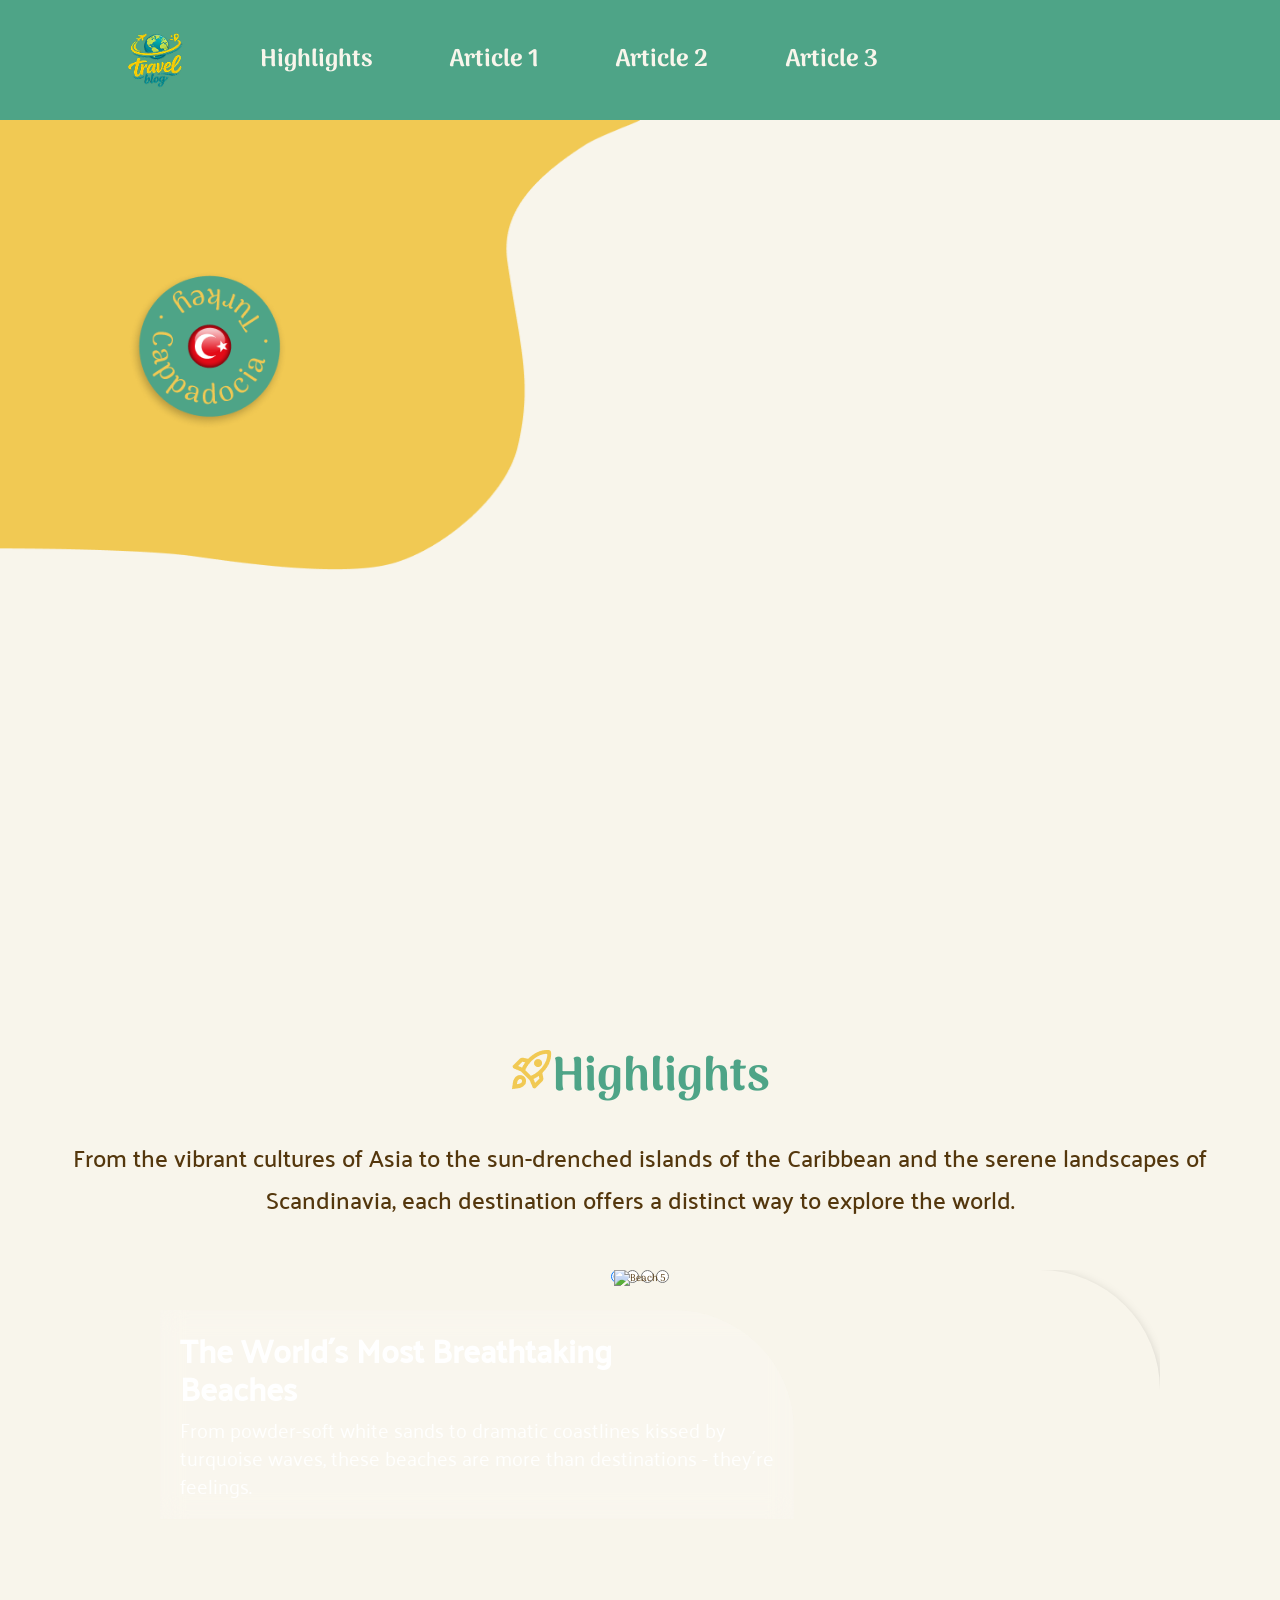
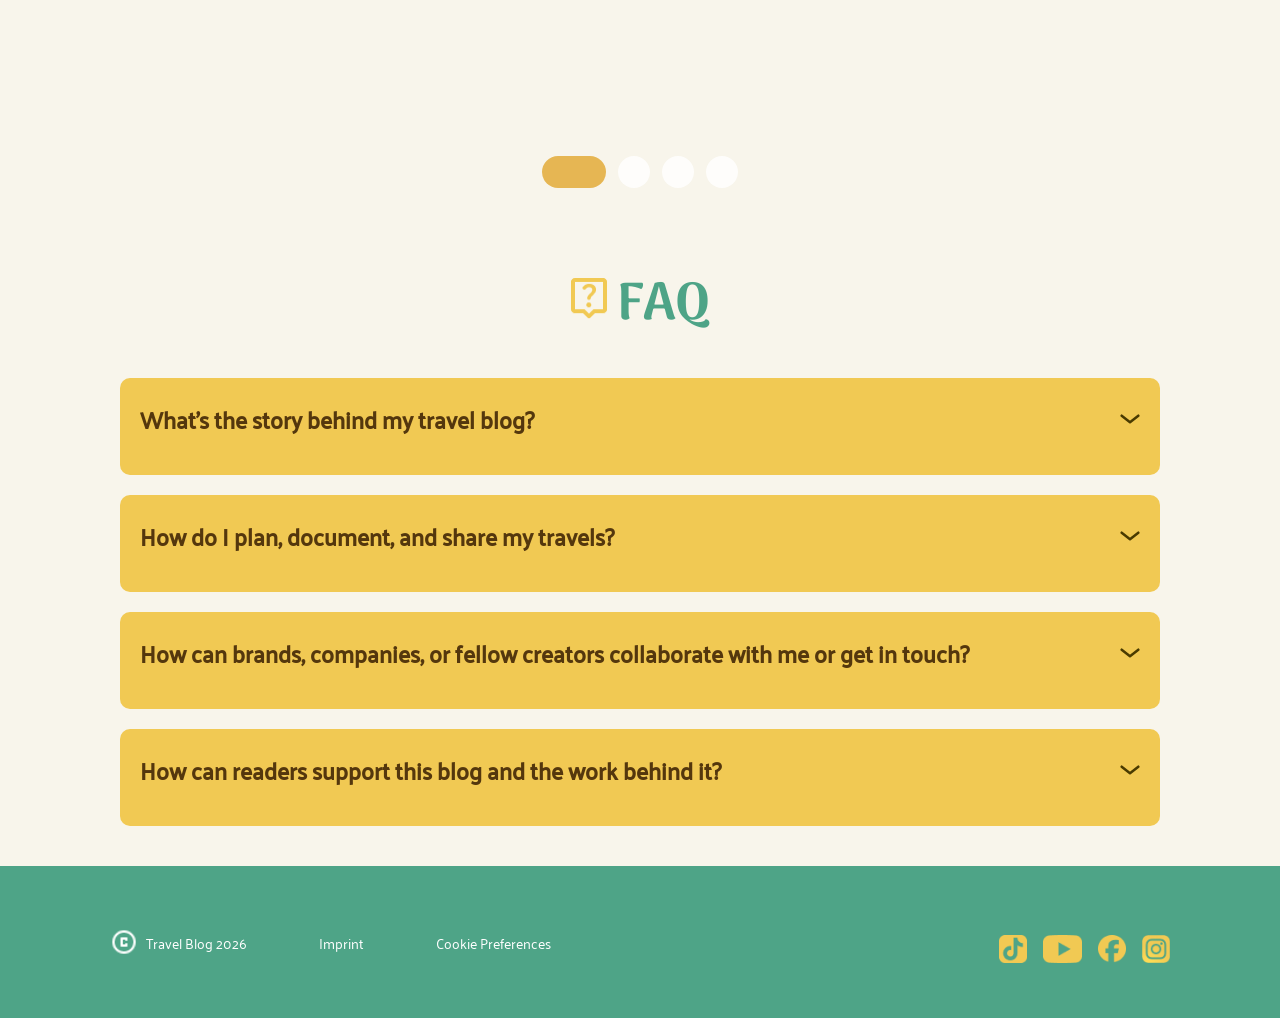
==== commit 7ddd1f19: "Silder fix" ====
--- a/index.html
+++ b/index.html
@@ -1,146 +1,229 @@
 <!doctype html>
 <html lang="en">
-
-<head>
-    <meta charset="UTF-8" />
-    <meta name="viewport" content="width=device-width, initial-scale=1.0" />
-    <link rel="stylesheet" href="./styles/main.css" />
-    <link rel="stylesheet" href="./styles/index.css" />
-    <link rel="stylesheet" href="article_one.html">
-    <link rel="stylesheet" href="article_two.html">
-    <link rel="stylesheet" href="article_three.html">
-    <link rel="stylesheet" href="impressum.html">
-    <link rel="stylesheet" href="./styles/article_one.css">
-    <link rel="stylesheet" href="./styles/article_two.css">
-    <link rel="stylesheet" href="./styles/article_three.css">
-    <link rel="stylesheet" href="./styles/header-footer.css">
-
-    <title>Travel Blog Home</title>
-
-    <link rel="icon" type="image/png" href="./assets/icons/travel_blog_logo.png" />
-
-    <link rel="stylesheet" href="./styles/header.css" />
-</head>
-
-<body>
-    <header class="header">
-        <div class="header-inner">
-            <a href="index.html" class="logo">
-                <img src="./assets/icons/travel_blog_logo.png" alt="Travel Blog Logo" />
-            </a>
-
-            <nav class="desktop-nav">
-                <a href="index.html">Highlights</a>
-                <a href="article_one.html">Article 1</a>
-                <a href="article_two.html">Article 2</a>
-                <a href="article_three.html">Article 3</a>
-            </nav>
-        </div>
-    </header>
-
-
-
-    <nav class="mobile-nav">
-        <a href="index.html">
-            <img src="./assets/icons/home.png" alt="Home" />
-        </a>
-
-        <a href="article_one.html">
-            <img src="./assets/icons/rocket_launch.png" alt="Article 1" />
-        </a>
-
-        <a href="article_two.html">
-            <img src="./assets/icons/live_help.png" alt="Article 2" />
-        </a>
-
-        <a href="article_three.html">
-            <img src="./assets/icons/person_pin.png" alt="Article 3" />
-        </a>
-    </nav>
-
-    <section class="hero">
-        <div class="curve">
-            <div class="hero_text">
-                <h3>Cappadocia</h3>
-                <p>From sunrise balloons to hidden cave dwellings, every moment feels unreal in the best way.</p>
-            </div>
-            <img id="badge" src="./assets/icons/cappadocia_hero_circle_icon.png" alt="" />
-        </div>
-    </section>
-
-    <section class="faq-section">
-        <h2 class="faq-title">
-            <span class="faq-icon"><img src="./assets/icons/live_help_faq.png" alt="FAQ"></span> FAQ
-        </h2>
-
-        <div class="faq-container">
-            <details class="faq-box">
-                <summary class="faq-question">What's the story behind my travel blog?</summary>
-                <div class="faq-answer">
-                    <p>Lorem ipsum dolor sit amet consectetur adipisicing elit. Provident possimus aut tenetur
-                        recusandae eaque minus libero architecto praesentium! Reprehenderit obcaecati consectetur
-                        dolorem nam eveniet. Impedit expedita alias voluptates a ea.</p>
+    <head>
+        <meta charset="UTF-8" />
+        <meta name="viewport" content="width=device-width, initial-scale=1.0" />
+        <link rel="stylesheet" href="./styles/main.css" />
+        <link rel="stylesheet" href="./styles/index.css" />
+        <link rel="stylesheet" href="article_one.html">
+        <link rel="stylesheet" href="article_two.html">
+        <link rel="stylesheet" href="article_three.html">
+        <link rel="stylesheet" href="impressum.html">
+        <link rel="stylesheet" href="./styles/article_one.css">
+        <link rel="stylesheet" href="./styles/article_two.css">
+        <link rel="stylesheet" href="./styles/article_three.css">
+        <link rel="stylesheet" href="./styles/header-footer.css">
+
+        <title>Travel Blog Home</title>
+
+        <link
+            rel="icon"
+            type="image/png"
+            href="./assets/icons/travel_blog_logo.png"
+        />
+
+        <link rel="stylesheet" href="./styles/header.css" />
+    </head>
+
+    <body>
+        <header class="header">
+            <div class="header-inner">
+                <a href="index.html" class="logo">
+                    <img
+                        src="./assets/icons/travel_blog_logo.png"
+                        alt="Travel Blog Logo"
+                    />
+                </a>
+
+                <nav class="desktop-nav">
+                    <a href="index.html">Highlights</a>
+                    <a href="article_one.html">Article 1</a>
+                    <a href="article_two.html">Article 2</a>
+                    <a href="article_three.html">Article 3</a>
+                </nav>
+            </div>
+        </header>
+
+        
+
+        <nav class="mobile-nav">
+            <a href="index.html">
+                <img src="./assets/icons/home.png" alt="Home" />
+            </a>
+
+            <a href="article_one.html">
+                <img src="./assets/icons/rocket_launch.png" alt="Article 1" />
+            </a>
+
+            <a href="article_two.html">
+                <img src="./assets/icons/live_help.png" alt="Article 2" />
+            </a>
+
+            <a href="article_three.html">
+                <img src="./assets/icons/person_pin.png" alt="Article 3" />
+            </a>
+        </nav>
+
+        <section class="hero">
+            <img id="curve" src="./assets/icons/curve.png" alt="curve" />
+            <img
+                id="badge"
+                src="./assets/icons/cappadocia_hero_circle_icon.png"
+                alt=""
+            />
+        </section>
+
+        <section class="slider-section">
+    <div class="slider-header">
+    <h2 class="slider-title">
+        <img src="./assets/icons/rocket_launch2.png" alt="">Highlights
+    </h2>
+    <p>
+        From the vibrant cultures of Asia to the sun-drenched islands of the Caribbean and the serene landscapes of Scandinavia, each destination offers a distinct way to explore the world.
+    </p>
+</div>
+
+    <div class="slider-container">
+        
+        <input type="radio" name="slider-state" id="slide-1" checked>
+        <!-- <input type="radio" name="slider-state" id="slide-2"> -->
+        <input type="radio" name="slider-state" id="slide-3">
+        <input type="radio" name="slider-state" id="slide-4">
+        <input type="radio" name="slider-state" id="slide-5">
+
+        <div class="slider-card card-1">
+            <img src="./assets/img/beach_five.jpg" alt="Beach 5" />
+            <div class="slider-text-box">
+                <h3>The World´s Most Breathtaking <br> Beaches</h3>
+                <p>From powder-soft white sands to dramatic coastlines kissed by <br> turquoise waves, these beaches are more than destinations - they´re <br>feelings.</p>
+            </div>
+        </div>
+
+        <!-- <div class="slider-card card-2">
+            <img src="./assets/img/beach_one.jpg" alt="Beach 1" />
+            <div class="slider-text-box">
+                <h3>The World’s Most Breathtaking Beaches</h3>
+                <p>From powder-soft white sands to dramatic coastlines kissed by turquoise waves, these beaches are more than destinations – they’re feelings.</p>
+            </div>
+        </div> -->
+
+        <div class="slider-card card-3">
+            <img src="./assets/img/Copenhagen.png" alt="Beach 2" />
+            <div class="slider-text-box">
+                <h3>Copenhagen in 3 Days:Big <br> Experiences, Smart Spending</h3>
+                <p>Discover Copenhagen, where Historic charm meets modern design <br> vibrant cycling culture and waterfront living.</p>
+            </div>
+        </div>
+
+        <div class="slider-card card-4">
+            <img src="./assets/img/Pattaya_Pulse.png" alt="Beach 3" />
+            <div class="slider-text-box">
+                <h3>Pattaya Pulse: <br> Food, Sun and Neon Nights</h3>
+                <p>From bustling promenades to nearby islands, the city offers an <br> energetic and diverse escape. Discover Pattays City, with vibrant <br> nightlife and rich cultural landmarks</p>
+            </div>
+        </div>
+
+        <div class="slider-card card-5">
+            <img src="./assets/img/Mountain_Fuji.png" alt="Beach 4" />
+            <div class="slider-text-box">
+                <h3>Mountain Fuji</h3>
+                <p>The most iconic mountain and an active volcano located about 100 <br> kilometers southwest of Tokyo. Written with the characters for <br> "wealth" and "samnurai," Fuji´s name evokes sense of strength, <br> honor, and enduring prestige.</p>
+            </div>
+        </div>
+
+        <div class="slider-pagination">
+            <label for="slide-1" class="pagination-dot dot-1"></label>
+            <!-- <label for="slide-2" class="pagination-dot dot-2"></label> -->
+            <label for="slide-3" class="pagination-dot dot-3"></label>
+            <label for="slide-4" class="pagination-dot dot-4"></label>
+            <label for="slide-5" class="pagination-dot dot-5"></label>
+        </div>
+    </div>
+</section>
+        
+            <section class="faq-section">
+    <h2 class="faq-title">
+        <span class="faq-icon"><img src="./assets/icons/live_help_faq.png" alt="FAQ"></span> FAQ
+    </h2>
+
+    <div class="faq-container">
+        <details class="faq-box">
+            <summary class="faq-question">What's the story behind my travel blog?</summary>
+            <div class="faq-answer">
+                <p>Lorem ipsum dolor sit amet consectetur adipisicing elit. Provident possimus aut tenetur recusandae eaque minus libero architecto praesentium! Reprehenderit obcaecati consectetur dolorem nam eveniet. Impedit expedita alias voluptates a ea.</p>
+            </div>
+        </details>
+
+        <details class="faq-box">
+            <summary class="faq-question">How do I plan, document, and share my travels?</summary>
+            <div class="faq-answer">
+                <p>Lorem ipsum dolor sit amet, consectetur adipisicing elit. Reprehenderit, architecto! Quasi minus iste natus cumque sequi, totam aspernatur voluptatem, corporis id animi, beatae saepe laboriosam ut odio facere numquam consequuntur.</p>
+            </div>
+        </details>
+
+        <details class="faq-box">
+            <summary class="faq-question">How can brands, companies, or fellow creators collaborate with me or get in touch?</p></summary>
+            <div class="faq-answer">
+                <p>Lorem ipsum, dolor sit amet consectetur adipisicing elit. Fuga, voluptates facere ab, possimus alias, accusantium in nulla necessitatibus voluptas ea quam obcaecati deserunt! Perspiciatis error maiores nemo labore quisquam doloremque.</p>
+            </div>
+        </details>
+
+        <details class="faq-box">
+            <summary class="faq-question">How can readers support this blog and the work behind it?</summary>
+            <div class="faq-answer">
+                <p>Lorem ipsum dolor sit, amet consectetur adipisicing elit. Optio, vitae. Deleniti, ad veritatis architecto nam ipsa laborum quam provident maxime consectetur accusantium harum dolor magnam sapiente at, suscipit sequi voluptatibus?</p>
+            </div>
+        </details>
+    </div>
+</section>
+
+
+        <!-- footer -->
+        <footer class="footer">
+            <div class="footer-left">
+                <a href="impressum.html" class="footer-link">Imprint</a>
+                <p>Cookie Preferences</p>
+                <div class="copyright">
+                    <img
+                        src="./assets/icons/copyright_icon.png"
+                        alt="Copyright"
+                    />
+                    <p>Travel Blog 2026</p>
                 </div>
-            </details>
-
-            <details class="faq-box">
-                <summary class="faq-question">How do I plan, document, and share my travels?</summary>
-                <div class="faq-answer">
-                    <p>Lorem ipsum dolor sit amet, consectetur adipisicing elit. Reprehenderit, architecto! Quasi minus
-                        iste natus cumque sequi, totam aspernatur voluptatem, corporis id animi, beatae saepe laboriosam
-                        ut odio facere numquam consequuntur.</p>
-                </div>
-            </details>
-
-            <details class="faq-box">
-                <summary class="faq-question">How can brands, companies, or fellow creators collaborate with me or get
-                    in touch?</p>
-                </summary>
-                <div class="faq-answer">
-                    <p>Lorem ipsum, dolor sit amet consectetur adipisicing elit. Fuga, voluptates facere ab, possimus
-                        alias, accusantium in nulla necessitatibus voluptas ea quam obcaecati deserunt! Perspiciatis
-                        error maiores nemo labore quisquam doloremque.</p>
-                </div>
-            </details>
-
-            <details class="faq-box">
-                <summary class="faq-question">How can readers support this blog and the work behind it?</summary>
-                <div class="faq-answer">
-                    <p>Lorem ipsum dolor sit, amet consectetur adipisicing elit. Optio, vitae. Deleniti, ad veritatis
-                        architecto nam ipsa laborum quam provident maxime consectetur accusantium harum dolor magnam
-                        sapiente at, suscipit sequi voluptatibus?</p>
-                </div>
-            </details>
-        </div>
-    </section>
-
-
-    <!-- footer -->
-    <footer class="footer">
-        <div class="footer-left">
-            <div class="copyright">
-                <img src="./assets/icons/copyright_icon.png" alt="Copyright" />
-                <p>Travel Blog 2026</p>
-            </div>
-            <a href="impressum.html" class="footer-link">Imprint</a>
-            <p>Cookie Preferences</p>
-        </div>
-
-        <div class="footer-right">
-            <a href="https://www.tiktok.com" target="_blank">
-                <img src="./assets/icons/tiktok_icon.png" alt="tiktok icon" class="footer-icons" />
-            </a>
-            <a href="https://www.youtube.com" target="_blank">
-                <img src="./assets/icons/youtube_icon.png" alt="youtube icon" class="footer-icons" />
-            </a>
-            <a href="https://www.facebook.com" target="_blank">
-                <img src="./assets/icons/facebook_icon.png" alt="facebook icon" class="footer-icons" />
-            </a>
-            <a href="https://www.instagram.com" target="_blank">
-                <img src="./assets/icons/Instagram_icon.png" alt="instagram icon" class="footer-icons" />
-            </a>
-        </div>
-    </footer>
-</body>
-
-</html>+                
+                
+            </div>
+
+            <div class="footer-right">
+                <a href="https://www.tiktok.com" target="_blank">
+                    <img
+                        src="./assets/icons/tiktok_icon.png"
+                        alt="tiktok icon"
+                        class="footer-icons"
+                    />
+                </a>
+                <a href="https://www.youtube.com" target="_blank">
+                    <img
+                        src="./assets/icons/youtube_icon.png"
+                        alt="youtube icon"
+                        class="footer-icons"
+                    />
+                </a>
+                <a href="https://www.facebook.com" target="_blank">
+                    <img
+                        src="./assets/icons/facebook_icon.png"
+                        alt="facebook icon"
+                        class="footer-icons"
+                    />
+                </a>
+                <a href="https://www.instagram.com" target="_blank">
+                    <img
+                        src="./assets/icons/Instagram_icon.png"
+                        alt="instagram icon"
+                        class="footer-icons"
+                    />
+                </a>
+            </div>
+        </footer>
+    </body>
+</html>
--- a/styles/index.css
+++ b/styles/index.css
@@ -1,68 +1,255 @@
 .hero {
-    height: 55rem;
-    background-image: url(../assets/img/cappadocia_home_hero.jpg);
+    height: 100dvh;
+    background-image: url(../assets/img/cappadocia_hero_circle_icon.png); 
     background-position: center;
     background-repeat: no-repeat;
     background-size: cover;
-
-    max-width: 144rem;
+}
+
+#curve {
+    width: 50%;
+    height: 50%;
+    position: relative;
+    top: 0;
+    left: 0;
+}
+
+#badge {
+    z-index: 3;
+    width: 160px;
+    position: absolute;
+    top: 30%;
+    left: 10%;
+}
+
+.slider-section {
+    text-align: center;
+    margin: 2rem auto;
+}
+
+.slider-section img {
+    width: clamp(3.35rem, 2.5vw + 1.5rem, 4rem);
+    height: clamp(3.2rem, 2.5vw + 1.5rem, 4rem);  
+} 
+
+.slider-header {
+    width: 100%;
+    max-width: 120rem;
     margin: 0 auto;
-
-    .curve {
-        height: clamp(33rem, 47dvw, 57rem);
-        width: clamp(200px, 50dvw, 500px);
-        background-color: rgba(241, 201, 83, 1);
-        border-bottom-right-radius: 70%;
-
-        flex-shrink: inherit;
-
-        position: relative;
-
-        .hero_text {
-            height: 23rem;
-            width: clamp(19rem, 25dvw, 33rem);
-
-            position: absolute;
-            top: 6rem;
-            left: 7rem;
-
-            h3 {
-                font-size: clamp(5.5rem, 5dvw, 6rem);
-                color: rgba(84, 55, 13, 1);
-            }
-
-            p {
-                font-size: clamp(2rem, 2.55dvw, 2.8rem);
-                color: rgba(84, 55, 13, 1);
-            }
-
-            @media screen and (max-width: 768px) {
-                display: none;
-            }
-        }
-    }
-
-    /* @media screen and (max-width: 768px) {
-        .hero_text {
-            display: none;
-        }
-    } */
-
-    #badge {
-        z-index: 3;
-        width: 160px;
-
-        position: absolute;
-        bottom: clamp(-1rem, 7dvw, 10rem);
-        right: -1rem;
-    }
-}
-
-
-/* <---FAQ---> */
+    text-align: center; 
+}
+
+.slider-header p {
+    max-width: 120rem;
+    width: 100%;
+    margin: 0 auto 5rem; 
+    text-align: center;
+    font-family: 'Palanquin', sans-serif;
+    font-weight: 500;
+    font-size: clamp(2rem, 2.5vw + 1.5rem, 2.4rem);
+    padding: 0 2.5rem;
+    box-sizing: border-box;
+}
+
+.slider-title {
+    font-family: 'Arima', cursive;
+    color: #4EA487;
+    font-size: clamp(4rem, 2.5vw + 1.5rem, 5.2rem);
+    margin-bottom: 2rem;
+}
+
+
+.slider-container {
+    position: relative;
+    margin: 0 auto 2rem;
+    overflow: hidden;
+    border-top-right-radius: 5.3rem;
+
+    width: clamp(33.5rem, 60vw, 45rem);
+
+    
+    height: clamp(55.3rem, 75vw, 60rem);
+}
+
+.slider-card {
+    position: absolute;
+    top: 0;
+    left: 50%;
+    transform: translateX(-50%) scale(0.85); 
+    width: 100%;
+    height: 100%;
+    box-shadow: -0.2rem 0.4rem 1.16rem rgba(0, 0, 0, 0.25);
+    overflow: hidden;
+    border-top-right-radius: 12rem;
+    transition: transform 0.5s cubic-bezier(0.25, 1, 0.5, 1), opacity 0.5s ease;
+    opacity: 0;
+    z-index: 1;
+}
+
+.slider-card img {
+    width: 100%;
+    height: 100%;
+    object-fit: cover;
+}
+
+
+#slide-1:checked ~ .card-1,
+#slide-2:checked ~ .card-2,
+#slide-3:checked ~ .card-3,
+#slide-4:checked ~ .card-4,
+#slide-5:checked ~ .card-5 {
+    opacity: 1;
+    transform: translateX(-50%) scale(1);
+    z-index: 10;
+}
+
+#slide-1:checked ~ .card-2,
+#slide-2:checked ~ .card-3,
+#slide-3:checked ~ .card-4,
+#slide-4:checked ~ .card-5 { 
+    opacity: 0.7; 
+    transform: translateX(calc(-50% + 3rem)) scale(0.93); 
+    z-index: 5; 
+}
+
+#slide-2:checked ~ .card-1,
+#slide-3:checked ~ .card-2,
+#slide-4:checked ~ .card-3,
+#slide-5:checked ~ .card-4 { 
+    opacity: 0; 
+    transform: translateX(calc(-50% - 3rem)) scale(0.93); 
+    z-index: 1; 
+}
+
+.slider-text-box {
+    position: absolute;
+    
+    top: 2rem;
+    left: 2rem;
+    right: 2rem;
+    padding: 2rem;
+    color: #ffffff;
+    text-align: left;
+    background: rgba(255, 255, 255, 0.15);
+    backdrop-filter: blur(12px);
+    -webkit-backdrop-filter: blur(12px);
+    border-top-right-radius: 12rem;
+    transition: opacity 0.4s ease;
+}
+
+.slider-text-box h3 {
+    font-family: 'Palanquin', sans-serif;
+    font-size: clamp(2.8rem, 2.5vw , 4.8rem);
+    font-weight: 600;
+    line-height: 1.2;
+    margin-bottom: 0.8rem;
+    color: #ffffff;
+}
+
+.slider-text-box p {
+    font-family: 'Palanquin', sans-serif;
+    font-size: clamp(2rem, 1.5vw, 2.8rem);
+    font-weight: 400;
+    line-height: 1.4;
+    color: rgba(255, 255, 255, 0.9);
+}
+
+.slider-card:not(:checked) .slider-text-box {
+    opacity: 0;
+}
+
+#slide-1:checked ~ .card-1 .slider-text-box,
+#slide-3:checked ~ .card-3 .slider-text-box,
+#slide-4:checked ~ .card-4 .slider-text-box,
+#slide-5:checked ~ .card-5 .slider-text-box {
+    opacity: 1;
+}
+
+.slider-pagination {
+    position: absolute;
+    bottom: 2rem;
+    left: 50%;
+    transform: translateX(-50%);
+    z-index: 20;
+    display: flex;
+    gap: 0.8rem;
+    align-items: center;
+}
+
+.pagination-dot {
+    width: 2rem;
+    height: 2rem;
+    border-radius: 5rem;
+    background-color: rgba(255, 255, 255, 0.8);
+    cursor: pointer;
+    transition: width 0.3s cubic-bezier(0.25, 1, 0.5, 1), background-color 0.3s ease;
+}
+
+#slide-1:checked ~ .slider-pagination .dot-1,
+#slide-2:checked ~ .slider-pagination .dot-2,
+#slide-3:checked ~ .slider-pagination .dot-3,
+#slide-4:checked ~ .slider-pagination .dot-4,
+#slide-5:checked ~ .slider-pagination .dot-5 {
+    width: 4rem;             
+    background-color: #E6B653; 
+}
+
+
+@media (min-width: 768px) {
+    .slider-header p {
+        display: block;
+    }
+
+    .slider-container {
+        
+        width: min(120rem, calc(100% - 24rem));
+        
+        height: clamp(45rem, 45vw, 55.3rem);
+        max-height: 55.3rem; 
+    }
+
+    .slider-card {
+        transform: translateX(-50%) scale(0.9);
+    }
+
+    #slide-1:checked ~ .card-1,
+    #slide-2:checked ~ .card-2,
+    #slide-3:checked ~ .card-3,
+    #slide-4:checked ~ .card-4,
+    #slide-5:checked ~ .card-5 {
+        transform: translateX(-50%) scale(1);
+    }
+
+    .slider-text-box {
+
+        top: 4rem;
+        left: 4rem;
+        right: auto;
+        max-width: 95rem;
+    }
+
+    .slider-pagination {
+        bottom: 3.5rem;
+        gap: 1.2rem;
+    }
+
+    .pagination-dot {
+        width: 3.2rem;
+        height: 3.2rem;
+    }
+
+    #slide-1:checked ~ .slider-pagination .dot-1,
+    #slide-2:checked ~ .slider-pagination .dot-2,
+    #slide-3:checked ~ .slider-pagination .dot-3,
+    #slide-4:checked ~ .slider-pagination .dot-4,
+    #slide-5:checked ~ .slider-pagination .dot-5 {
+        width: 6.4rem;             
+    }
+}
+
 .faq-section {
     max-width: 100rem;
-    margin: 3rem auto;
+    margin: 2rem auto;
     padding: 0 1.6rem;
     font-family: 'Arima', cursive;
 }
@@ -94,7 +281,6 @@
     gap: 1.5rem;
 }
 
-
 .faq-box {
     background-color: #F1C953;
     border-radius: 1rem;
@@ -103,13 +289,11 @@
     padding: 0 1.2rem 1.2rem 1.2rem;
 }
 
-
 .faq-box summary {
     list-style: none;
     display: flex;
     justify-content: space-between;
     align-items: center;
-
     padding: 1.6rem 0.2rem;
     font-family: 'Palanquin', sans-serif;
     font-size: 1.6rem;
@@ -129,7 +313,6 @@
     width: 1.8rem;
     height: 1rem;
     background-image: url("data:image/svg+xml;utf8,<svg xmlns='http://www.w3.org/2000/svg' viewBox='0 0 24 12' fill='none' stroke='%234A3B00' stroke-width='3' stroke-linecap='round' stroke-linejoin='round'><path d='M2 2l10 8L22 2'/></svg>");
-    /* background-color: #F1C953; */
     background-size: contain;
     background-repeat: no-repeat;
     background-position: center;
@@ -139,7 +322,6 @@
 .faq-box[open] summary::after {
     transform: rotate(180deg);
 }
-
 
 .faq-answer {
     background-color: #FFFFFF;
@@ -151,12 +333,10 @@
     box-shadow: inset 0 1px 3px rgba(0, 0, 0, 0.05);
 }
 
-
 @media (min-width: 768px) {
     .faq-section {
         max-width: 144rem;
         margin: 4rem auto;
-
         padding: 0 12rem;
     }
 
@@ -181,7 +361,6 @@
         padding: 0 1.5rem 1.5rem 1.5rem;
     }
 
-
     .faq-box summary {
         padding: 2rem 0.5rem;
         font-size: clamp(1.8rem, 1.8vw, 2.4rem);
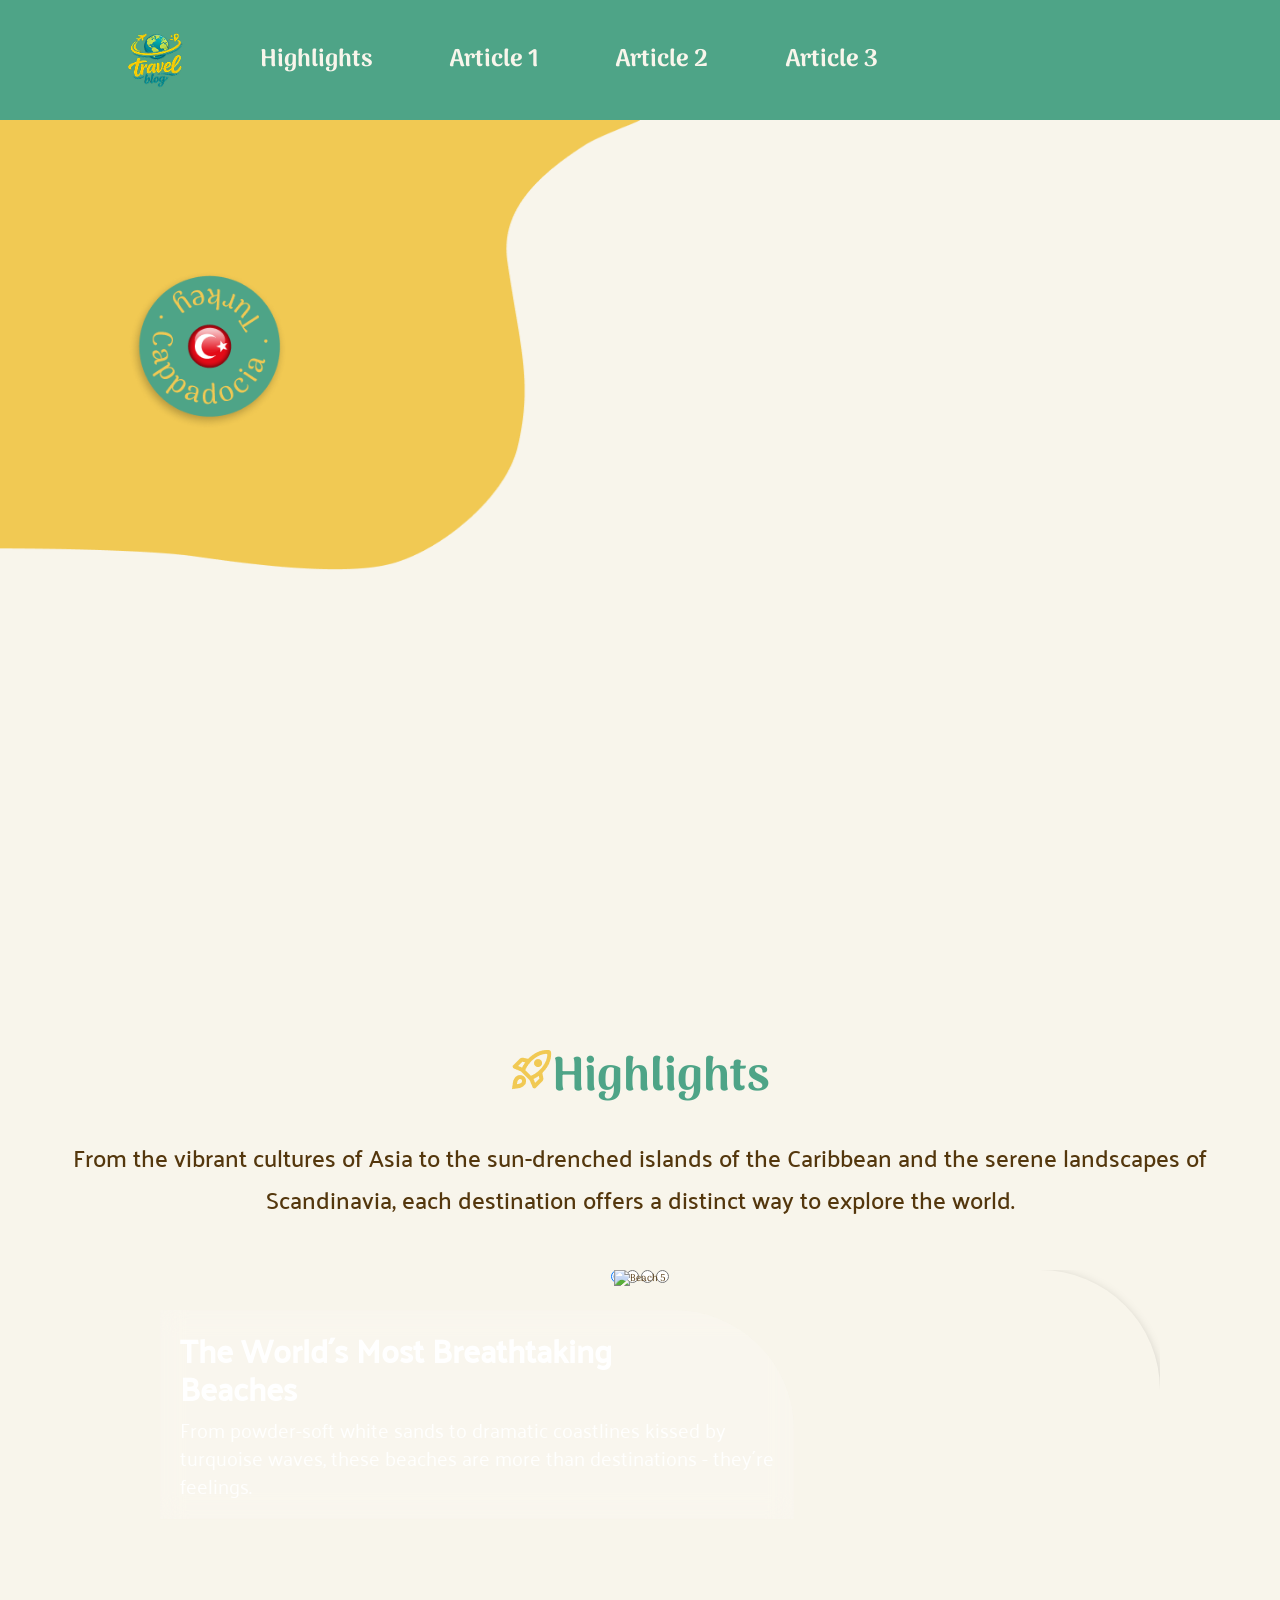
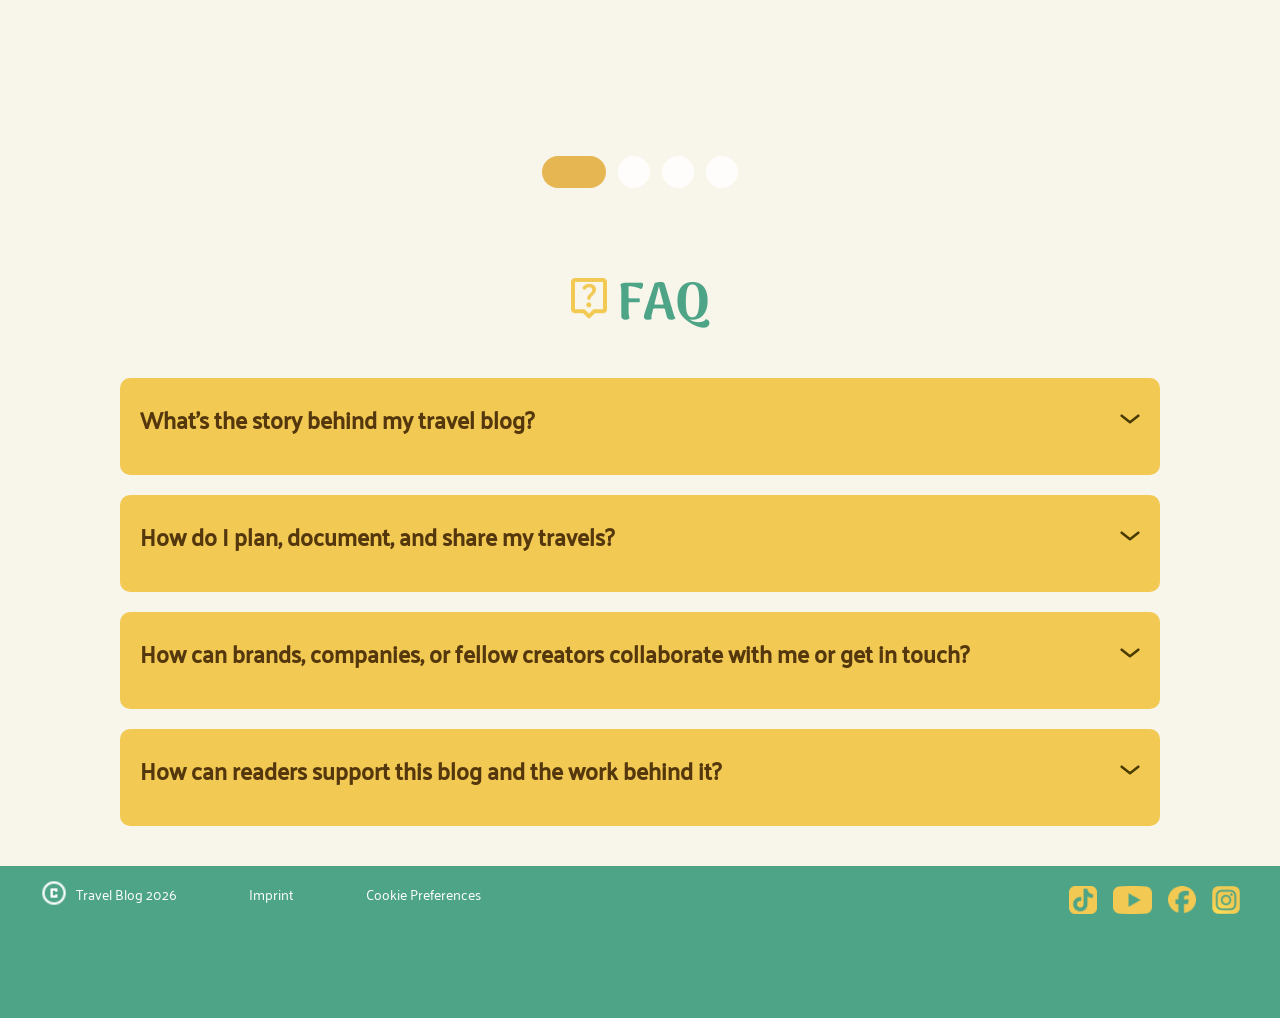
==== commit c58a4987: "fix footer" ====
--- a/index.html
+++ b/index.html
@@ -180,50 +180,51 @@
 
         <!-- footer -->
         <footer class="footer">
-            <div class="footer-left">
-                <a href="impressum.html" class="footer-link">Imprint</a>
-                <p>Cookie Preferences</p>
-                <div class="copyright">
-                    <img
-                        src="./assets/icons/copyright_icon.png"
-                        alt="Copyright"
-                    />
-                    <p>Travel Blog 2026</p>
-                </div>
-                
-                
-            </div>
-
-            <div class="footer-right">
-                <a href="https://www.tiktok.com" target="_blank">
-                    <img
-                        src="./assets/icons/tiktok_icon.png"
-                        alt="tiktok icon"
-                        class="footer-icons"
-                    />
-                </a>
-                <a href="https://www.youtube.com" target="_blank">
-                    <img
-                        src="./assets/icons/youtube_icon.png"
-                        alt="youtube icon"
-                        class="footer-icons"
-                    />
-                </a>
-                <a href="https://www.facebook.com" target="_blank">
-                    <img
-                        src="./assets/icons/facebook_icon.png"
-                        alt="facebook icon"
-                        class="footer-icons"
-                    />
-                </a>
-                <a href="https://www.instagram.com" target="_blank">
-                    <img
-                        src="./assets/icons/Instagram_icon.png"
-                        alt="instagram icon"
-                        class="footer-icons"
-                    />
-                </a>
-            </div>
-        </footer>
+    <div class="footer-inner">
+        
+        <div class="footer-left">
+            <a href="impressum.html" class="footer-link">Imprint</a>
+            <p>Cookie Preferences</p>
+            <div class="copyright">
+                <img
+                    src="./assets/icons/copyright_icon.png"
+                    alt="Copyright"
+                />
+                <p>Travel Blog 2026</p>
+            </div>
+        </div>
+
+        <div class="footer-right">
+            <a href="https://www.tiktok.com" target="_blank">
+                <img
+                    src="./assets/icons/tiktok_icon.png"
+                    alt="tiktok icon"
+                    class="footer-icons"
+                />
+            </a>
+            <a href="https://www.youtube.com" target="_blank">
+                <img
+                    src="./assets/icons/youtube_icon.png"
+                    alt="youtube icon"
+                    class="footer-icons"
+                />
+            </a>
+            <a href="https://www.facebook.com" target="_blank">
+                <img
+                    src="./assets/icons/facebook_icon.png"
+                    alt="facebook icon"
+                    class="footer-icons"
+                />
+            </a>
+            <a href="https://www.instagram.com" target="_blank">
+                <img
+                    src="./assets/icons/Instagram_icon.png"
+                    alt="instagram icon"
+                    class="footer-icons"
+                />
+            </a>
+        </div>
+
+    </div> </footer>
     </body>
 </html>
--- a/styles/header-footer.css
+++ b/styles/header-footer.css
@@ -150,16 +150,34 @@
 /* footer */
 
 .footer {
-    
+    width: 100%;
     min-height: 134px;
     background: rgba(78, 164, 135, 1);
     color: white;
+    
+    padding: 30px 24px 40px 24px; 
+    box-sizing: border-box;
+}
+
+.footer-inner {
     display: flex;
     flex-direction: row;
     justify-content: space-between;
+    width: 100%;
+    margin: 0 auto;
     
-    padding: 30px 24px 40px 24px; 
-}
+    max-width: 120rem; 
+    max-width: 120rem; 
+}
+
+
+@media screen and (min-width: 90.0625rem) { 
+    .footer-inner {
+        
+        max-width: 144rem; 
+    }
+}
+
 
 .footer-left {
     display: flex;
@@ -168,7 +186,6 @@
     font-size: clamp(1.2rem, 1.11vw, 1.6rem); 
     gap: 8px; 
 }
-
 
 .footer-link {
     font-family: "Palanquin", sans-serif;
@@ -214,7 +231,8 @@
 @media screen and (min-width: 767px) {
     .footer {
         min-height: 152px;
-        padding: 0px 110px;
+        
+        padding: 0px 40px; 
     }
 
     .footer-left {
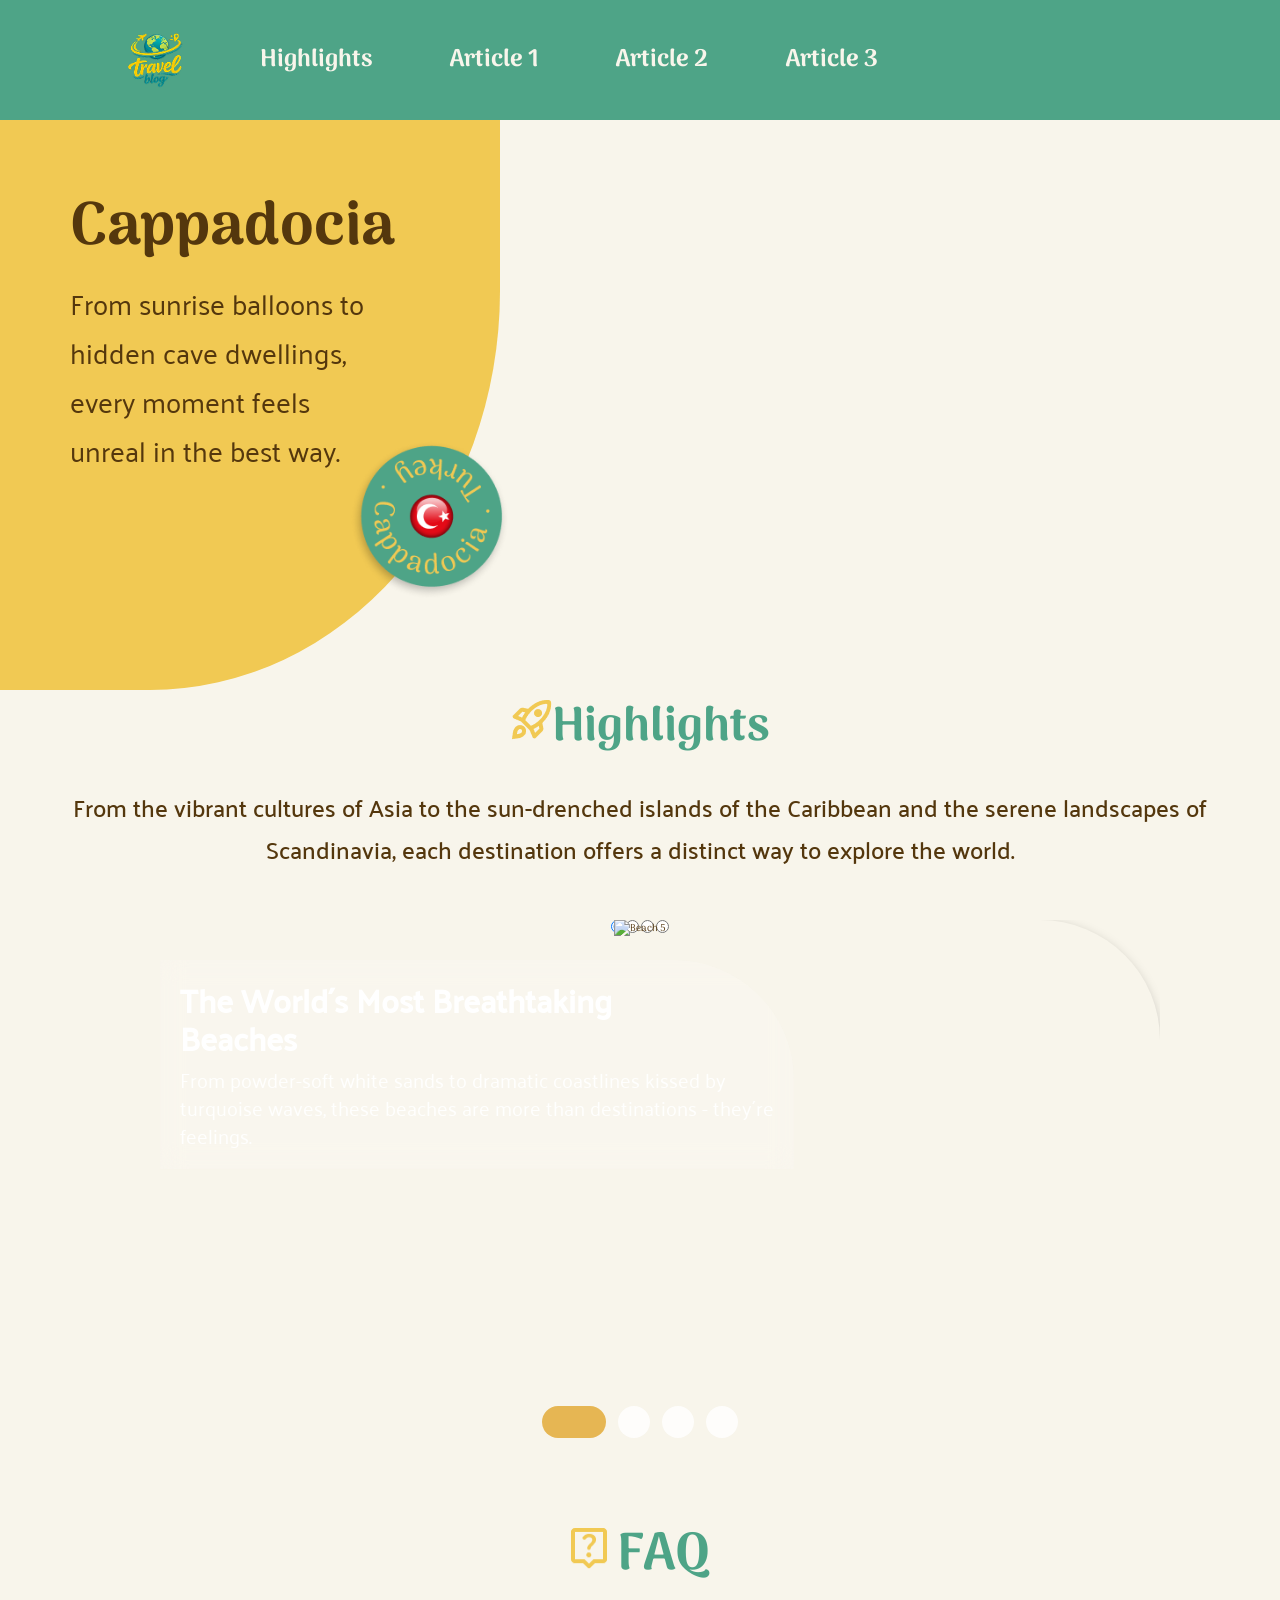
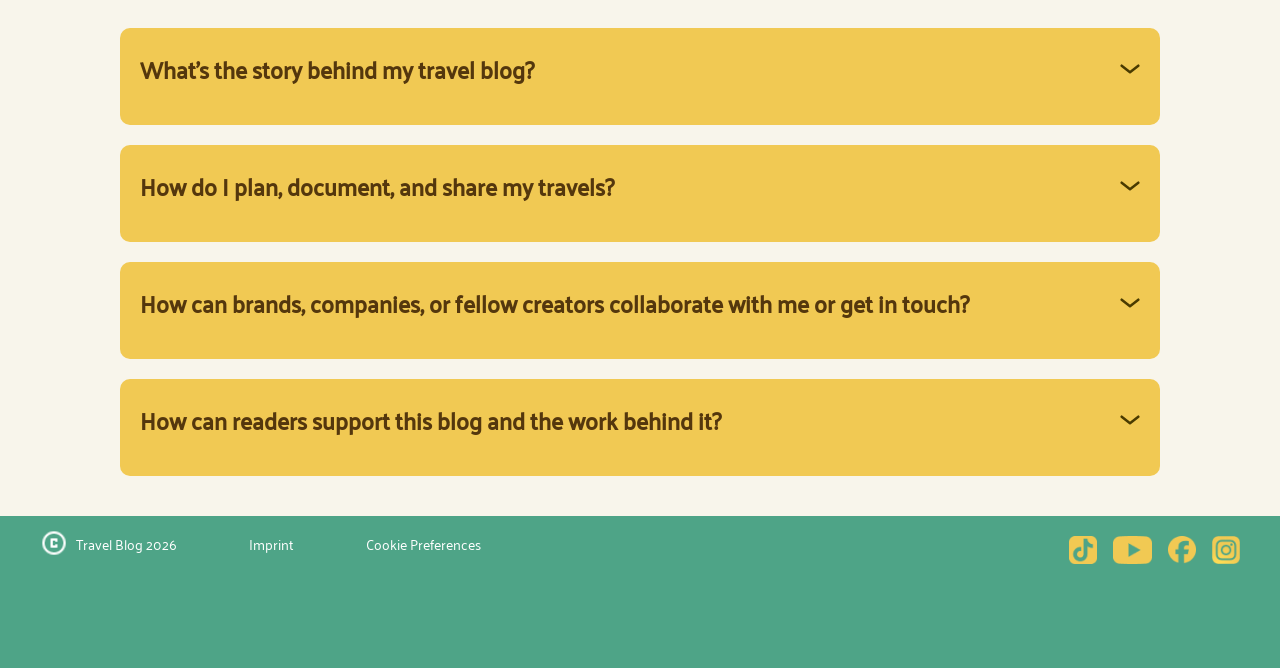
==== commit 1ba0812a: "Merge commit 'f75972e4786b1eee6aa641c124dabfa87e9268ed'" ====
--- a/index.html
+++ b/index.html
@@ -1,105 +1,102 @@
 <!doctype html>
 <html lang="en">
-    <head>
-        <meta charset="UTF-8" />
-        <meta name="viewport" content="width=device-width, initial-scale=1.0" />
-        <link rel="stylesheet" href="./styles/main.css" />
-        <link rel="stylesheet" href="./styles/index.css" />
-        <link rel="stylesheet" href="article_one.html">
-        <link rel="stylesheet" href="article_two.html">
-        <link rel="stylesheet" href="article_three.html">
-        <link rel="stylesheet" href="impressum.html">
-        <link rel="stylesheet" href="./styles/article_one.css">
-        <link rel="stylesheet" href="./styles/article_two.css">
-        <link rel="stylesheet" href="./styles/article_three.css">
-        <link rel="stylesheet" href="./styles/header-footer.css">
-
-        <title>Travel Blog Home</title>
-
-        <link
-            rel="icon"
-            type="image/png"
-            href="./assets/icons/travel_blog_logo.png"
-        />
-
-        <link rel="stylesheet" href="./styles/header.css" />
-    </head>
-
-    <body>
-        <header class="header">
-            <div class="header-inner">
-                <a href="index.html" class="logo">
-                    <img
-                        src="./assets/icons/travel_blog_logo.png"
-                        alt="Travel Blog Logo"
-                    />
-                </a>
-
-                <nav class="desktop-nav">
-                    <a href="index.html">Highlights</a>
-                    <a href="article_one.html">Article 1</a>
-                    <a href="article_two.html">Article 2</a>
-                    <a href="article_three.html">Article 3</a>
-                </nav>
-            </div>
-        </header>
-
-        
-
-        <nav class="mobile-nav">
-            <a href="index.html">
-                <img src="./assets/icons/home.png" alt="Home" />
+
+<head>
+    <meta charset="UTF-8" />
+    <meta name="viewport" content="width=device-width, initial-scale=1.0" />
+    <link rel="stylesheet" href="./styles/main.css" />
+    <link rel="stylesheet" href="./styles/index.css" />
+    <link rel="stylesheet" href="article_one.html">
+    <link rel="stylesheet" href="article_two.html">
+    <link rel="stylesheet" href="article_three.html">
+    <link rel="stylesheet" href="impressum.html">
+    <link rel="stylesheet" href="./styles/article_one.css">
+    <link rel="stylesheet" href="./styles/article_two.css">
+    <link rel="stylesheet" href="./styles/article_three.css">
+    <link rel="stylesheet" href="./styles/header-footer.css">
+
+    <title>Travel Blog Home</title>
+
+    <link rel="icon" type="image/png" href="./assets/icons/travel_blog_logo.png" />
+
+    <link rel="stylesheet" href="./styles/header.css" />
+</head>
+
+<body>
+    <header class="header">
+        <div class="header-inner">
+            <a href="index.html" class="logo">
+                <img src="./assets/icons/travel_blog_logo.png" alt="Travel Blog Logo" />
             </a>
 
-            <a href="article_one.html">
-                <img src="./assets/icons/rocket_launch.png" alt="Article 1" />
-            </a>
-
-            <a href="article_two.html">
-                <img src="./assets/icons/live_help.png" alt="Article 2" />
-            </a>
-
-            <a href="article_three.html">
-                <img src="./assets/icons/person_pin.png" alt="Article 3" />
-            </a>
-        </nav>
-
-        <section class="hero">
-            <img id="curve" src="./assets/icons/curve.png" alt="curve" />
-            <img
-                id="badge"
-                src="./assets/icons/cappadocia_hero_circle_icon.png"
-                alt=""
-            />
-        </section>
-
-        <section class="slider-section">
-    <div class="slider-header">
-    <h2 class="slider-title">
-        <img src="./assets/icons/rocket_launch2.png" alt="">Highlights
-    </h2>
-    <p>
-        From the vibrant cultures of Asia to the sun-drenched islands of the Caribbean and the serene landscapes of Scandinavia, each destination offers a distinct way to explore the world.
-    </p>
-</div>
-
-    <div class="slider-container">
-        
-        <input type="radio" name="slider-state" id="slide-1" checked>
-        <!-- <input type="radio" name="slider-state" id="slide-2"> -->
-        <input type="radio" name="slider-state" id="slide-3">
-        <input type="radio" name="slider-state" id="slide-4">
-        <input type="radio" name="slider-state" id="slide-5">
-
-        <div class="slider-card card-1">
-            <img src="./assets/img/beach_five.jpg" alt="Beach 5" />
-            <div class="slider-text-box">
-                <h3>The World´s Most Breathtaking <br> Beaches</h3>
-                <p>From powder-soft white sands to dramatic coastlines kissed by <br> turquoise waves, these beaches are more than destinations - they´re <br>feelings.</p>
-            </div>
-        </div>
-
-        <!-- <div class="slider-card card-2">
+            <nav class="desktop-nav">
+                <a href="index.html">Highlights</a>
+                <a href="article_one.html">Article 1</a>
+                <a href="article_two.html">Article 2</a>
+                <a href="article_three.html">Article 3</a>
+            </nav>
+        </div>
+    </header>
+
+
+
+    <nav class="mobile-nav">
+        <a href="index.html">
+            <img src="./assets/icons/home.png" alt="Home" />
+        </a>
+
+        <a href="article_one.html">
+            <img src="./assets/icons/rocket_launch.png" alt="Article 1" />
+        </a>
+
+        <a href="article_two.html">
+            <img src="./assets/icons/live_help.png" alt="Article 2" />
+        </a>
+
+        <a href="article_three.html">
+            <img src="./assets/icons/person_pin.png" alt="Article 3" />
+        </a>
+    </nav>
+
+    <section class="hero">
+        <div class="curve">
+            <div class="hero_text">
+                <h3>Cappadocia</h3>
+                <p>From sunrise balloons to hidden cave dwellings, every moment feels unreal in the best way.</p>
+            </div>
+            <img id="badge" src="./assets/icons/cappadocia_hero_circle_icon.png" alt="" />
+        </div>
+    </section>
+
+    <section class="slider-section">
+        <div class="slider-header">
+            <h2 class="slider-title">
+                <img src="./assets/icons/rocket_launch2.png" alt="">Highlights
+            </h2>
+            <p>
+                From the vibrant cultures of Asia to the sun-drenched islands of the Caribbean and the serene landscapes
+                of Scandinavia, each destination offers a distinct way to explore the world.
+            </p>
+        </div>
+
+        <div class="slider-container">
+
+            <input type="radio" name="slider-state" id="slide-1" checked>
+            <!-- <input type="radio" name="slider-state" id="slide-2"> -->
+            <input type="radio" name="slider-state" id="slide-3">
+            <input type="radio" name="slider-state" id="slide-4">
+            <input type="radio" name="slider-state" id="slide-5">
+
+            <div class="slider-card card-1">
+                <img src="./assets/img/beach_five.jpg" alt="Beach 5" />
+                <div class="slider-text-box">
+                    <h3>The World´s Most Breathtaking <br> Beaches</h3>
+                    <p>From powder-soft white sands to dramatic coastlines kissed by <br> turquoise waves, these beaches
+                        are more than destinations - they´re <br>feelings.</p>
+                </div>
+            </div>
+
+            <!-- <div class="slider-card card-2">
             <img src="./assets/img/beach_one.jpg" alt="Beach 1" />
             <div class="slider-text-box">
                 <h3>The World’s Most Breathtaking Beaches</h3>
@@ -107,124 +104,121 @@
             </div>
         </div> -->
 
-        <div class="slider-card card-3">
-            <img src="./assets/img/Copenhagen.png" alt="Beach 2" />
-            <div class="slider-text-box">
-                <h3>Copenhagen in 3 Days:Big <br> Experiences, Smart Spending</h3>
-                <p>Discover Copenhagen, where Historic charm meets modern design <br> vibrant cycling culture and waterfront living.</p>
-            </div>
-        </div>
-
-        <div class="slider-card card-4">
-            <img src="./assets/img/Pattaya_Pulse.png" alt="Beach 3" />
-            <div class="slider-text-box">
-                <h3>Pattaya Pulse: <br> Food, Sun and Neon Nights</h3>
-                <p>From bustling promenades to nearby islands, the city offers an <br> energetic and diverse escape. Discover Pattays City, with vibrant <br> nightlife and rich cultural landmarks</p>
-            </div>
-        </div>
-
-        <div class="slider-card card-5">
-            <img src="./assets/img/Mountain_Fuji.png" alt="Beach 4" />
-            <div class="slider-text-box">
-                <h3>Mountain Fuji</h3>
-                <p>The most iconic mountain and an active volcano located about 100 <br> kilometers southwest of Tokyo. Written with the characters for <br> "wealth" and "samnurai," Fuji´s name evokes sense of strength, <br> honor, and enduring prestige.</p>
-            </div>
-        </div>
-
-        <div class="slider-pagination">
-            <label for="slide-1" class="pagination-dot dot-1"></label>
-            <!-- <label for="slide-2" class="pagination-dot dot-2"></label> -->
-            <label for="slide-3" class="pagination-dot dot-3"></label>
-            <label for="slide-4" class="pagination-dot dot-4"></label>
-            <label for="slide-5" class="pagination-dot dot-5"></label>
-        </div>
-    </div>
-</section>
-        
-            <section class="faq-section">
-    <h2 class="faq-title">
-        <span class="faq-icon"><img src="./assets/icons/live_help_faq.png" alt="FAQ"></span> FAQ
-    </h2>
-
-    <div class="faq-container">
-        <details class="faq-box">
-            <summary class="faq-question">What's the story behind my travel blog?</summary>
-            <div class="faq-answer">
-                <p>Lorem ipsum dolor sit amet consectetur adipisicing elit. Provident possimus aut tenetur recusandae eaque minus libero architecto praesentium! Reprehenderit obcaecati consectetur dolorem nam eveniet. Impedit expedita alias voluptates a ea.</p>
-            </div>
-        </details>
-
-        <details class="faq-box">
-            <summary class="faq-question">How do I plan, document, and share my travels?</summary>
-            <div class="faq-answer">
-                <p>Lorem ipsum dolor sit amet, consectetur adipisicing elit. Reprehenderit, architecto! Quasi minus iste natus cumque sequi, totam aspernatur voluptatem, corporis id animi, beatae saepe laboriosam ut odio facere numquam consequuntur.</p>
-            </div>
-        </details>
-
-        <details class="faq-box">
-            <summary class="faq-question">How can brands, companies, or fellow creators collaborate with me or get in touch?</p></summary>
-            <div class="faq-answer">
-                <p>Lorem ipsum, dolor sit amet consectetur adipisicing elit. Fuga, voluptates facere ab, possimus alias, accusantium in nulla necessitatibus voluptas ea quam obcaecati deserunt! Perspiciatis error maiores nemo labore quisquam doloremque.</p>
-            </div>
-        </details>
-
-        <details class="faq-box">
-            <summary class="faq-question">How can readers support this blog and the work behind it?</summary>
-            <div class="faq-answer">
-                <p>Lorem ipsum dolor sit, amet consectetur adipisicing elit. Optio, vitae. Deleniti, ad veritatis architecto nam ipsa laborum quam provident maxime consectetur accusantium harum dolor magnam sapiente at, suscipit sequi voluptatibus?</p>
-            </div>
-        </details>
-    </div>
-</section>
-
-
-        <!-- footer -->
-        <footer class="footer">
-    <div class="footer-inner">
-        
-        <div class="footer-left">
-            <a href="impressum.html" class="footer-link">Imprint</a>
-            <p>Cookie Preferences</p>
-            <div class="copyright">
-                <img
-                    src="./assets/icons/copyright_icon.png"
-                    alt="Copyright"
-                />
-                <p>Travel Blog 2026</p>
-            </div>
-        </div>
-
-        <div class="footer-right">
-            <a href="https://www.tiktok.com" target="_blank">
-                <img
-                    src="./assets/icons/tiktok_icon.png"
-                    alt="tiktok icon"
-                    class="footer-icons"
-                />
-            </a>
-            <a href="https://www.youtube.com" target="_blank">
-                <img
-                    src="./assets/icons/youtube_icon.png"
-                    alt="youtube icon"
-                    class="footer-icons"
-                />
-            </a>
-            <a href="https://www.facebook.com" target="_blank">
-                <img
-                    src="./assets/icons/facebook_icon.png"
-                    alt="facebook icon"
-                    class="footer-icons"
-                />
-            </a>
-            <a href="https://www.instagram.com" target="_blank">
-                <img
-                    src="./assets/icons/Instagram_icon.png"
-                    alt="instagram icon"
-                    class="footer-icons"
-                />
-            </a>
-        </div>
-
-    </div> </footer>
-    </body>
-</html>
+            <div class="slider-card card-3">
+                <img src="./assets/img/Copenhagen.png" alt="Beach 2" />
+                <div class="slider-text-box">
+                    <h3>Copenhagen in 3 Days:Big <br> Experiences, Smart Spending</h3>
+                    <p>Discover Copenhagen, where Historic charm meets modern design <br> vibrant cycling culture and
+                        waterfront living.</p>
+                </div>
+            </div>
+
+            <div class="slider-card card-4">
+                <img src="./assets/img/Pattaya_Pulse.png" alt="Beach 3" />
+                <div class="slider-text-box">
+                    <h3>Pattaya Pulse: <br> Food, Sun and Neon Nights</h3>
+                    <p>From bustling promenades to nearby islands, the city offers an <br> energetic and diverse escape.
+                        Discover Pattays City, with vibrant <br> nightlife and rich cultural landmarks</p>
+                </div>
+            </div>
+
+            <div class="slider-card card-5">
+                <img src="./assets/img/Mountain_Fuji.png" alt="Beach 4" />
+                <div class="slider-text-box">
+                    <h3>Mountain Fuji</h3>
+                    <p>The most iconic mountain and an active volcano located about 100 <br> kilometers southwest of
+                        Tokyo. Written with the characters for <br> "wealth" and "samnurai," Fuji´s name evokes sense of
+                        strength, <br> honor, and enduring prestige.</p>
+                </div>
+            </div>
+
+            <div class="slider-pagination">
+                <label for="slide-1" class="pagination-dot dot-1"></label>
+                <!-- <label for="slide-2" class="pagination-dot dot-2"></label> -->
+                <label for="slide-3" class="pagination-dot dot-3"></label>
+                <label for="slide-4" class="pagination-dot dot-4"></label>
+                <label for="slide-5" class="pagination-dot dot-5"></label>
+            </div>
+        </div>
+    </section>
+
+    <section class="faq-section">
+        <h2 class="faq-title">
+            <span class="faq-icon"><img src="./assets/icons/live_help_faq.png" alt="FAQ"></span> FAQ
+        </h2>
+
+        <div class="faq-container">
+            <details class="faq-box">
+                <summary class="faq-question">What's the story behind my travel blog?</summary>
+                <div class="faq-answer">
+                    <p>Lorem ipsum dolor sit amet consectetur adipisicing elit. Provident possimus aut tenetur
+                        recusandae eaque minus libero architecto praesentium! Reprehenderit obcaecati consectetur
+                        dolorem nam eveniet. Impedit expedita alias voluptates a ea.</p>
+                </div>
+            </details>
+
+            <details class="faq-box">
+                <summary class="faq-question">How do I plan, document, and share my travels?</summary>
+                <div class="faq-answer">
+                    <p>Lorem ipsum dolor sit amet, consectetur adipisicing elit. Reprehenderit, architecto! Quasi minus
+                        iste natus cumque sequi, totam aspernatur voluptatem, corporis id animi, beatae saepe laboriosam
+                        ut odio facere numquam consequuntur.</p>
+                </div>
+            </details>
+
+            <details class="faq-box">
+                <summary class="faq-question">How can brands, companies, or fellow creators collaborate with me or get
+                    in touch?</p>
+                </summary>
+                <div class="faq-answer">
+                    <p>Lorem ipsum, dolor sit amet consectetur adipisicing elit. Fuga, voluptates facere ab, possimus
+                        alias, accusantium in nulla necessitatibus voluptas ea quam obcaecati deserunt! Perspiciatis
+                        error maiores nemo labore quisquam doloremque.</p>
+                </div>
+            </details>
+
+            <details class="faq-box">
+                <summary class="faq-question">How can readers support this blog and the work behind it?</summary>
+                <div class="faq-answer">
+                    <p>Lorem ipsum dolor sit, amet consectetur adipisicing elit. Optio, vitae. Deleniti, ad veritatis
+                        architecto nam ipsa laborum quam provident maxime consectetur accusantium harum dolor magnam
+                        sapiente at, suscipit sequi voluptatibus?</p>
+                </div>
+            </details>
+        </div>
+    </section>
+
+
+    <!-- footer -->
+    <footer class="footer">
+        <div class="footer-inner">
+
+            <div class="footer-left">
+                <a href="impressum.html" class="footer-link">Imprint</a>
+                <p>Cookie Preferences</p>
+                <div class="copyright">
+                    <img src="./assets/icons/copyright_icon.png" alt="Copyright" />
+                    <p>Travel Blog 2026</p>
+                </div>
+            </div>
+
+            <div class="footer-right">
+                <a href="https://www.tiktok.com" target="_blank">
+                    <img src="./assets/icons/tiktok_icon.png" alt="tiktok icon" class="footer-icons" />
+                </a>
+                <a href="https://www.youtube.com" target="_blank">
+                    <img src="./assets/icons/youtube_icon.png" alt="youtube icon" class="footer-icons" />
+                </a>
+                <a href="https://www.facebook.com" target="_blank">
+                    <img src="./assets/icons/facebook_icon.png" alt="facebook icon" class="footer-icons" />
+                </a>
+                <a href="https://www.instagram.com" target="_blank">
+                    <img src="./assets/icons/Instagram_icon.png" alt="instagram icon" class="footer-icons" />
+                </a>
+            </div>
+
+        </div>
+    </footer>
+</body>
+
+</html>
--- a/styles/index.css
+++ b/styles/index.css
@@ -1,26 +1,63 @@
 .hero {
-    height: 100dvh;
-    background-image: url(../assets/img/cappadocia_hero_circle_icon.png); 
+    height: 55rem;
+    background-image: url(../assets/img/cappadocia_home_hero.jpg);
     background-position: center;
     background-repeat: no-repeat;
     background-size: cover;
-}
-
-#curve {
-    width: 50%;
-    height: 50%;
-    position: relative;
-    top: 0;
-    left: 0;
-}
-
-#badge {
-    z-index: 3;
-    width: 160px;
-    position: absolute;
-    top: 30%;
-    left: 10%;
-}
+
+    max-width: 144rem;
+    margin: 0 auto;
+
+    .curve {
+        height: clamp(33rem, 47dvw, 57rem);
+        width: clamp(200px, 50dvw, 500px);
+        background-color: rgba(241, 201, 83, 1);
+        border-bottom-right-radius: 70%;
+
+        flex-shrink: inherit;
+
+        position: relative;
+
+        .hero_text {
+            height: 23rem;
+            width: clamp(19rem, 25dvw, 33rem);
+
+            position: absolute;
+            top: 6rem;
+            left: 7rem;
+
+            h3 {
+                font-size: clamp(5.5rem, 5dvw, 6rem);
+                color: rgba(84, 55, 13, 1);
+            }
+
+            p {
+                font-size: clamp(2rem, 2.55dvw, 2.8rem);
+                color: rgba(84, 55, 13, 1);
+            }
+
+            @media screen and (max-width: 768px) {
+                display: none;
+            }
+        }
+    }
+
+    /* @media screen and (max-width: 768px) {
+        .hero_text {
+            display: none;
+        }
+    } */
+
+    #badge {
+        z-index: 3;
+        width: 160px;
+
+        position: absolute;
+        bottom: clamp(-1rem, 7dvw, 10rem);
+        right: -1rem;
+    }
+}
+
 
 .slider-section {
     text-align: center;
@@ -29,20 +66,20 @@
 
 .slider-section img {
     width: clamp(3.35rem, 2.5vw + 1.5rem, 4rem);
-    height: clamp(3.2rem, 2.5vw + 1.5rem, 4rem);  
-} 
+    height: clamp(3.2rem, 2.5vw + 1.5rem, 4rem);
+}
 
 .slider-header {
     width: 100%;
     max-width: 120rem;
     margin: 0 auto;
-    text-align: center; 
+    text-align: center;
 }
 
 .slider-header p {
     max-width: 120rem;
     width: 100%;
-    margin: 0 auto 5rem; 
+    margin: 0 auto 5rem;
     text-align: center;
     font-family: 'Palanquin', sans-serif;
     font-weight: 500;
@@ -67,7 +104,7 @@
 
     width: clamp(33.5rem, 60vw, 45rem);
 
-    
+
     height: clamp(55.3rem, 75vw, 60rem);
 }
 
@@ -75,7 +112,7 @@
     position: absolute;
     top: 0;
     left: 50%;
-    transform: translateX(-50%) scale(0.85); 
+    transform: translateX(-50%) scale(0.85);
     width: 100%;
     height: 100%;
     box-shadow: -0.2rem 0.4rem 1.16rem rgba(0, 0, 0, 0.25);
@@ -93,37 +130,37 @@
 }
 
 
-#slide-1:checked ~ .card-1,
-#slide-2:checked ~ .card-2,
-#slide-3:checked ~ .card-3,
-#slide-4:checked ~ .card-4,
-#slide-5:checked ~ .card-5 {
+#slide-1:checked~.card-1,
+#slide-2:checked~.card-2,
+#slide-3:checked~.card-3,
+#slide-4:checked~.card-4,
+#slide-5:checked~.card-5 {
     opacity: 1;
     transform: translateX(-50%) scale(1);
     z-index: 10;
 }
 
-#slide-1:checked ~ .card-2,
-#slide-2:checked ~ .card-3,
-#slide-3:checked ~ .card-4,
-#slide-4:checked ~ .card-5 { 
-    opacity: 0.7; 
-    transform: translateX(calc(-50% + 3rem)) scale(0.93); 
-    z-index: 5; 
-}
-
-#slide-2:checked ~ .card-1,
-#slide-3:checked ~ .card-2,
-#slide-4:checked ~ .card-3,
-#slide-5:checked ~ .card-4 { 
-    opacity: 0; 
-    transform: translateX(calc(-50% - 3rem)) scale(0.93); 
-    z-index: 1; 
+#slide-1:checked~.card-2,
+#slide-2:checked~.card-3,
+#slide-3:checked~.card-4,
+#slide-4:checked~.card-5 {
+    opacity: 0.7;
+    transform: translateX(calc(-50% + 3rem)) scale(0.93);
+    z-index: 5;
+}
+
+#slide-2:checked~.card-1,
+#slide-3:checked~.card-2,
+#slide-4:checked~.card-3,
+#slide-5:checked~.card-4 {
+    opacity: 0;
+    transform: translateX(calc(-50% - 3rem)) scale(0.93);
+    z-index: 1;
 }
 
 .slider-text-box {
     position: absolute;
-    
+
     top: 2rem;
     left: 2rem;
     right: 2rem;
@@ -139,7 +176,7 @@
 
 .slider-text-box h3 {
     font-family: 'Palanquin', sans-serif;
-    font-size: clamp(2.8rem, 2.5vw , 4.8rem);
+    font-size: clamp(2.8rem, 2.5vw, 4.8rem);
     font-weight: 600;
     line-height: 1.2;
     margin-bottom: 0.8rem;
@@ -158,10 +195,10 @@
     opacity: 0;
 }
 
-#slide-1:checked ~ .card-1 .slider-text-box,
-#slide-3:checked ~ .card-3 .slider-text-box,
-#slide-4:checked ~ .card-4 .slider-text-box,
-#slide-5:checked ~ .card-5 .slider-text-box {
+#slide-1:checked~.card-1 .slider-text-box,
+#slide-3:checked~.card-3 .slider-text-box,
+#slide-4:checked~.card-4 .slider-text-box,
+#slide-5:checked~.card-5 .slider-text-box {
     opacity: 1;
 }
 
@@ -185,13 +222,13 @@
     transition: width 0.3s cubic-bezier(0.25, 1, 0.5, 1), background-color 0.3s ease;
 }
 
-#slide-1:checked ~ .slider-pagination .dot-1,
-#slide-2:checked ~ .slider-pagination .dot-2,
-#slide-3:checked ~ .slider-pagination .dot-3,
-#slide-4:checked ~ .slider-pagination .dot-4,
-#slide-5:checked ~ .slider-pagination .dot-5 {
-    width: 4rem;             
-    background-color: #E6B653; 
+#slide-1:checked~.slider-pagination .dot-1,
+#slide-2:checked~.slider-pagination .dot-2,
+#slide-3:checked~.slider-pagination .dot-3,
+#slide-4:checked~.slider-pagination .dot-4,
+#slide-5:checked~.slider-pagination .dot-5 {
+    width: 4rem;
+    background-color: #E6B653;
 }
 
 
@@ -201,22 +238,22 @@
     }
 
     .slider-container {
-        
+
         width: min(120rem, calc(100% - 24rem));
-        
+
         height: clamp(45rem, 45vw, 55.3rem);
-        max-height: 55.3rem; 
+        max-height: 55.3rem;
     }
 
     .slider-card {
         transform: translateX(-50%) scale(0.9);
     }
 
-    #slide-1:checked ~ .card-1,
-    #slide-2:checked ~ .card-2,
-    #slide-3:checked ~ .card-3,
-    #slide-4:checked ~ .card-4,
-    #slide-5:checked ~ .card-5 {
+    #slide-1:checked~.card-1,
+    #slide-2:checked~.card-2,
+    #slide-3:checked~.card-3,
+    #slide-4:checked~.card-4,
+    #slide-5:checked~.card-5 {
         transform: translateX(-50%) scale(1);
     }
 
@@ -238,12 +275,12 @@
         height: 3.2rem;
     }
 
-    #slide-1:checked ~ .slider-pagination .dot-1,
-    #slide-2:checked ~ .slider-pagination .dot-2,
-    #slide-3:checked ~ .slider-pagination .dot-3,
-    #slide-4:checked ~ .slider-pagination .dot-4,
-    #slide-5:checked ~ .slider-pagination .dot-5 {
-        width: 6.4rem;             
+    #slide-1:checked~.slider-pagination .dot-1,
+    #slide-2:checked~.slider-pagination .dot-2,
+    #slide-3:checked~.slider-pagination .dot-3,
+    #slide-4:checked~.slider-pagination .dot-4,
+    #slide-5:checked~.slider-pagination .dot-5 {
+        width: 6.4rem;
     }
 }
 
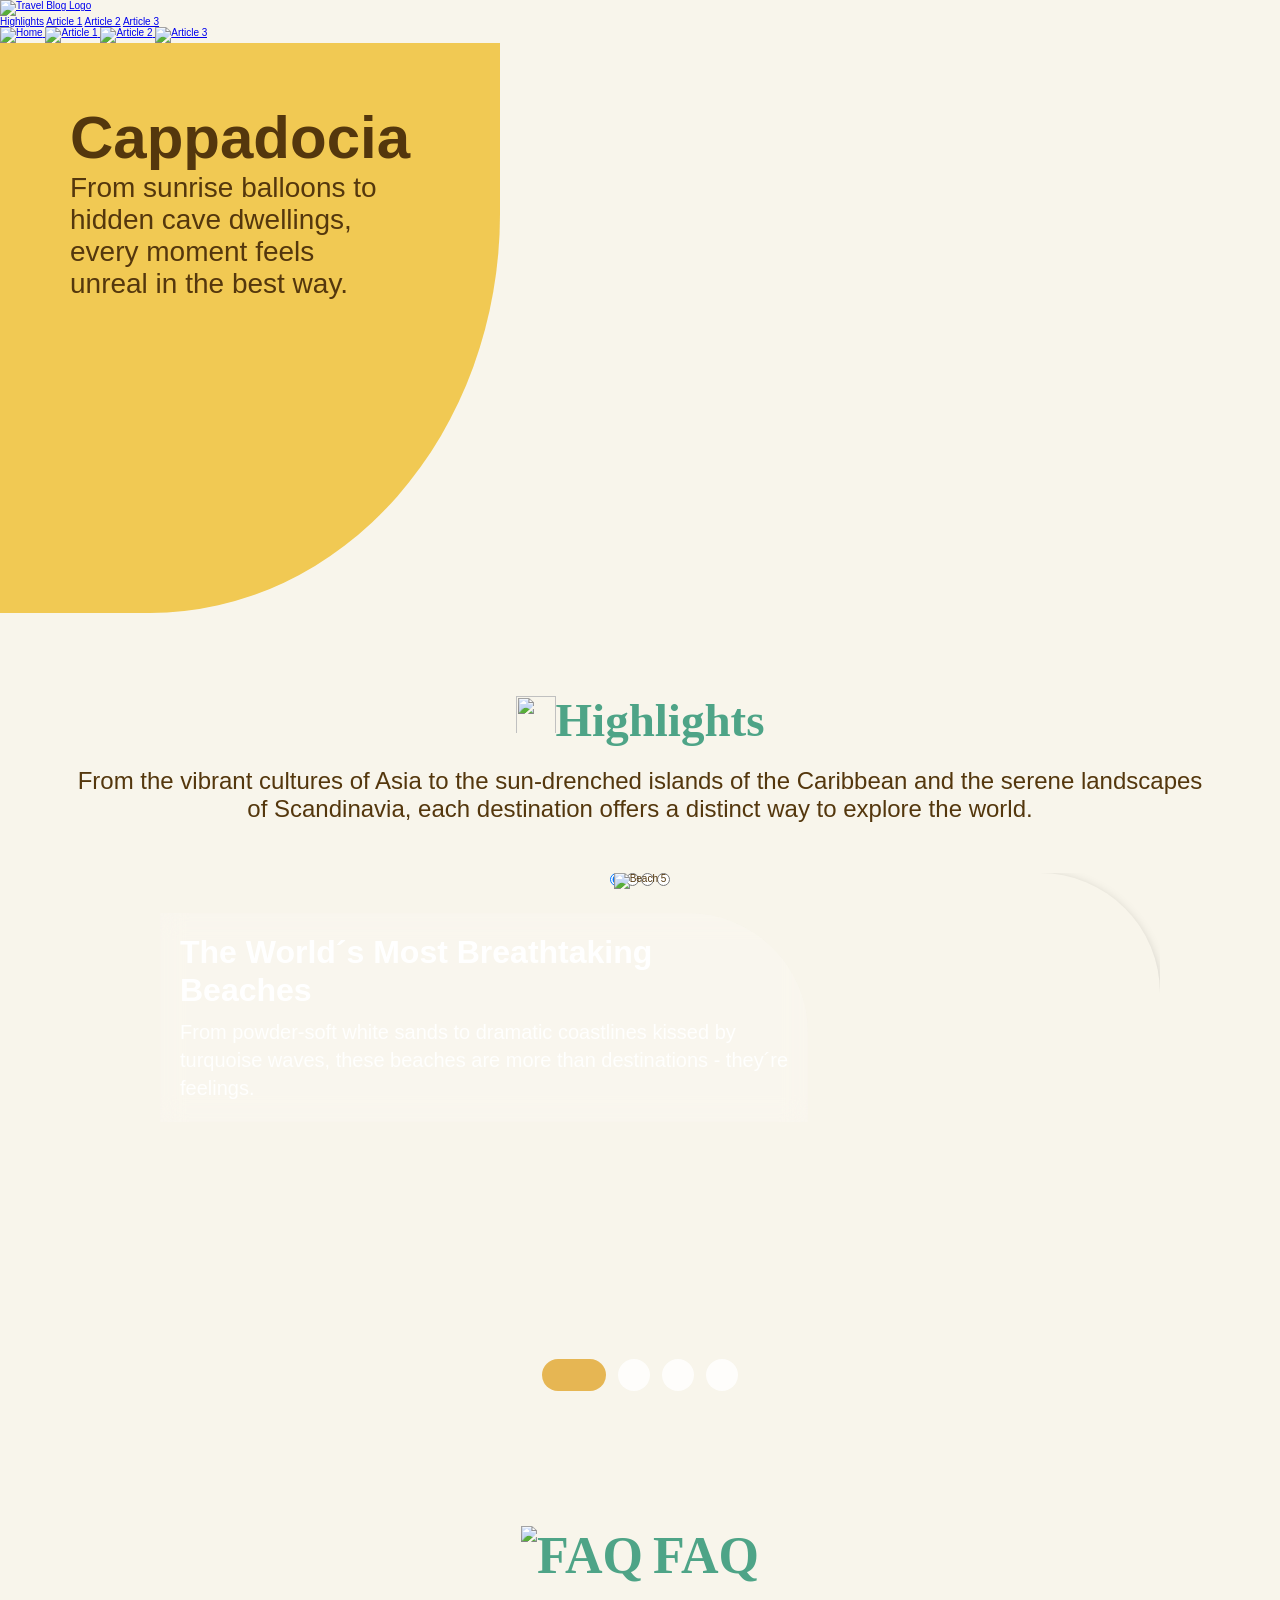
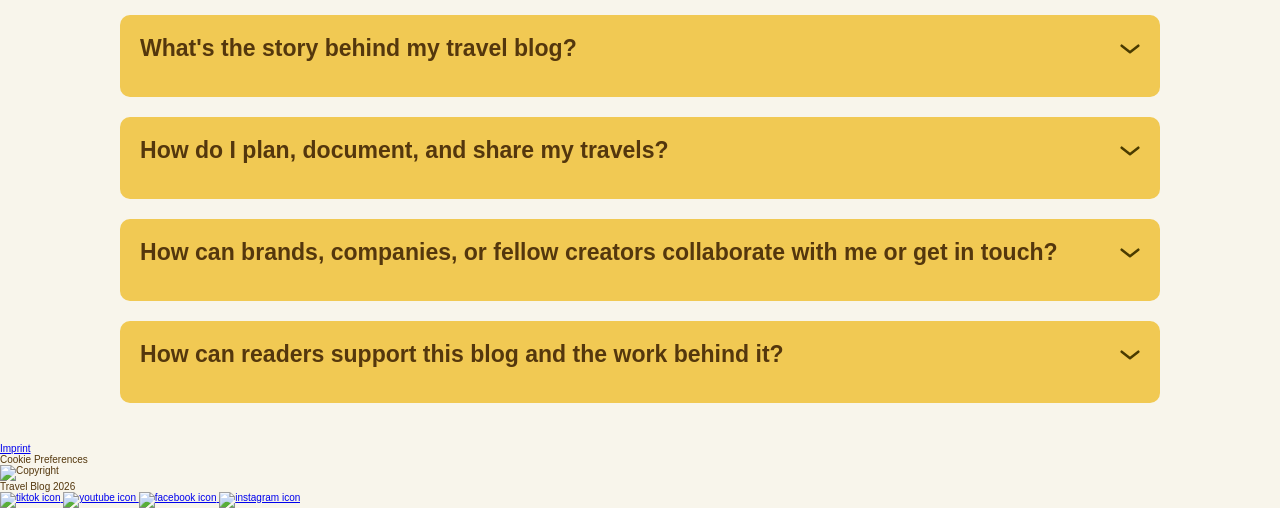
==== commit 7092d74c: "h1 in h2 gewechselt" ====
--- a/index.html
+++ b/index.html
@@ -18,8 +18,6 @@
     <title>Travel Blog Home</title>
 
     <link rel="icon" type="image/png" href="./assets/icons/travel_blog_logo.png" />
-
-    <link rel="stylesheet" href="./styles/header.css" />
 </head>
 
 <body>
@@ -70,9 +68,9 @@
 
     <section class="slider-section">
         <div class="slider-header">
-            <h2 class="slider-title">
+            <h1 class="slider-title">
                 <img src="./assets/icons/rocket_launch2.png" alt="">Highlights
-            </h2>
+            </h1>
             <p>
                 From the vibrant cultures of Asia to the sun-drenched islands of the Caribbean and the serene landscapes
                 of Scandinavia, each destination offers a distinct way to explore the world.
--- a/styles/index.css
+++ b/styles/index.css
@@ -93,6 +93,7 @@
     color: #4EA487;
     font-size: clamp(4rem, 2.5vw + 1.5rem, 5.2rem);
     margin-bottom: 2rem;
+    margin-top: 10rem;
 }
 
 
@@ -388,6 +389,7 @@
 
     .faq-section h2 {
         font-size: 5.2rem;
+        margin-top: 10rem;
     }
 
     .faq-container {
--- a/styles/article_one.css
+++ b/styles/article_one.css
@@ -27,7 +27,7 @@
     margin-bottom: 1rem;
 }
 
-.article-text h1 {
+.article-text h2 {
     font-family: 'Arima', cursive;
     color: #F1C953;
     font-size: clamp(3.2rem, 5vw, 6.4rem);
@@ -44,8 +44,8 @@
 }
 
 body {
-    /* background-color: #F8F5EB; */
-    /* color: #54370D; */
+    background-color: #F8F5EB;
+    color: #54370D;
     font-family: 'Palanquin';
 }
 
@@ -130,7 +130,7 @@
 .content p {
     font-family: 'Palanquin';
     font-weight: 400;
-    font-size: 2.4rem;
+    font-size: clamp(1.6rem, 1.67dvw, 2.4rem);
     line-height: 120%;
 }
 
@@ -177,7 +177,7 @@
 
 main {
     /* padding an mobile-nav und footer anpassen */
-    padding-bottom: 8.8rem;
+    padding-top: clamp(2.4rem, 5.56dvw, 8rem);
     padding-inline: clamp(15px, 9.39vw - 15.21px, 120px);
 
     font-size: 1.6rem;
@@ -223,7 +223,7 @@
             .slider {
                 position: relative;
 
-                width: clamp(30rem, 90dvw, 70rem);
+                width: clamp(30rem, 95dvw, 70rem);
                 height: 44rem;
 
                 border-radius: 1.6rem;
@@ -309,6 +309,7 @@
 
         .introduction p {
             margin-bottom: clamp(3.2rem, 6.1dvw, 8.8rem);
+            font-size: clamp(1.6rem, 1.67dvw, 2.4rem);
         }
 
         .list {
@@ -320,6 +321,7 @@
             }
 
             li {
+                font-size: clamp(1.6rem, 1.67dvw, 2.4rem);
                 list-style-position: inside;
                 padding-inline-start: 2rem;
             }
--- a/styles/article_two.css
+++ b/styles/article_two.css
@@ -38,7 +38,7 @@
     margin-bottom: 1rem;
 }
 
-.article-text h1 {
+.article-text h2 {
     font-family: 'Arima', cursive;
     color: #F1C953;
     font-size: clamp(4rem, 4vw + 1rem, 6.4rem);
--- a/styles/article_three.css
+++ b/styles/article_three.css
@@ -42,7 +42,7 @@
     margin-bottom: 1rem;
 }
 
-.article-text h1 {
+.article-text h2 {
     font-family: 'Arima', cursive;
     color: #F1C953;
     font-size: clamp(4rem, 4vw + 1rem, 6.4rem);
@@ -175,68 +175,12 @@
     width: 100%;
     max-width: 64rem;
     height: auto;
-    
+
     aspect-ratio: 640 / 471;
-    
+
     object-fit: contain;
-    height: auto; 
-    aspect-ratio: 640 / 471; 
-    object-fit: contain; 
-    display: block;
-    background-color: #ffffff;
-    margin: 0 auto;
-    border-radius: 5.3rem;
-    box-shadow: -0.2rem 0.4rem 1.16rem rgba(0, 0, 0, 0.25);
-}
-
-.graph p {
-    font-size: clamp(1.6rem, 1vw + 1.2rem, 2.4rem);
-    font-weight: 400;
-    font-family: 'Palanquin', sans-serif;
-    line-height: 1.7;
-    width: 100%;
-    align-self: stretch; 
-    text-align: left;
-}
-
-
-.cards {
-    display: flex;
-    gap: 4rem;
-    margin: 6rem 0;
-    width: 100%;
-}
-
-.card {
-    flex: 1;
-    display: flex;
-    flex-direction: column; 
-    justify-content: space-between;
-    gap: 2rem;
-    width: 100%;
-}
-
-.card h3 {
-    text-align: center;
-    font-family: 'Arima', cursive;
-    color: #6A4A2B;
-    font-size: clamp(2rem, 2.5vw + 1rem, 3.2rem);
-}
-
-.card p {
-    font-size: clamp(1.6rem, 1vw + 1.2rem, 2.4rem);
-    font-weight: 400;
-    font-family: 'Palanquin', sans-serif;
-    text-align: left;
-    line-height: 1.6;
-    flex-grow: 1; 
-}
-
-.card img {
-    width: 100%;
-    max-width: 100%;
-    height: auto; 
-    aspect-ratio: 540 / 471; 
+    height: auto;
+    aspect-ratio: 640 / 471;
     object-fit: contain;
     display: block;
     background-color: #ffffff;
@@ -245,6 +189,62 @@
     box-shadow: -0.2rem 0.4rem 1.16rem rgba(0, 0, 0, 0.25);
 }
 
+.graph p {
+    font-size: clamp(1.6rem, 1vw + 1.2rem, 2.4rem);
+    font-weight: 400;
+    font-family: 'Palanquin', sans-serif;
+    line-height: 1.7;
+    width: 100%;
+    align-self: stretch;
+    text-align: left;
+}
+
+
+.cards {
+    display: flex;
+    gap: 4rem;
+    margin: 6rem 0;
+    width: 100%;
+}
+
+.card {
+    flex: 1;
+    display: flex;
+    flex-direction: column;
+    justify-content: space-between;
+    gap: 2rem;
+    width: 100%;
+}
+
+.card h3 {
+    text-align: center;
+    font-family: 'Arima', cursive;
+    color: #6A4A2B;
+    font-size: clamp(2rem, 2.5vw + 1rem, 3.2rem);
+}
+
+.card p {
+    font-size: clamp(1.6rem, 1vw + 1.2rem, 2.4rem);
+    font-weight: 400;
+    font-family: 'Palanquin', sans-serif;
+    text-align: left;
+    line-height: 1.6;
+    flex-grow: 1;
+}
+
+.card img {
+    width: 100%;
+    max-width: 100%;
+    height: auto;
+    aspect-ratio: 540 / 471;
+    object-fit: contain;
+    display: block;
+    background-color: #ffffff;
+    margin: 0 auto;
+    border-radius: 5.3rem;
+    box-shadow: -0.2rem 0.4rem 1.16rem rgba(0, 0, 0, 0.25);
+}
+
 
 @media (max-width: 768px) {
     .article {
@@ -260,13 +260,13 @@
         width: 100%;
     }
 
-    
+
     .cards {
         flex-direction: column;
         gap: 5rem;
     }
 
-    
+
     .graph img {
         max-width: 100%;
     }
